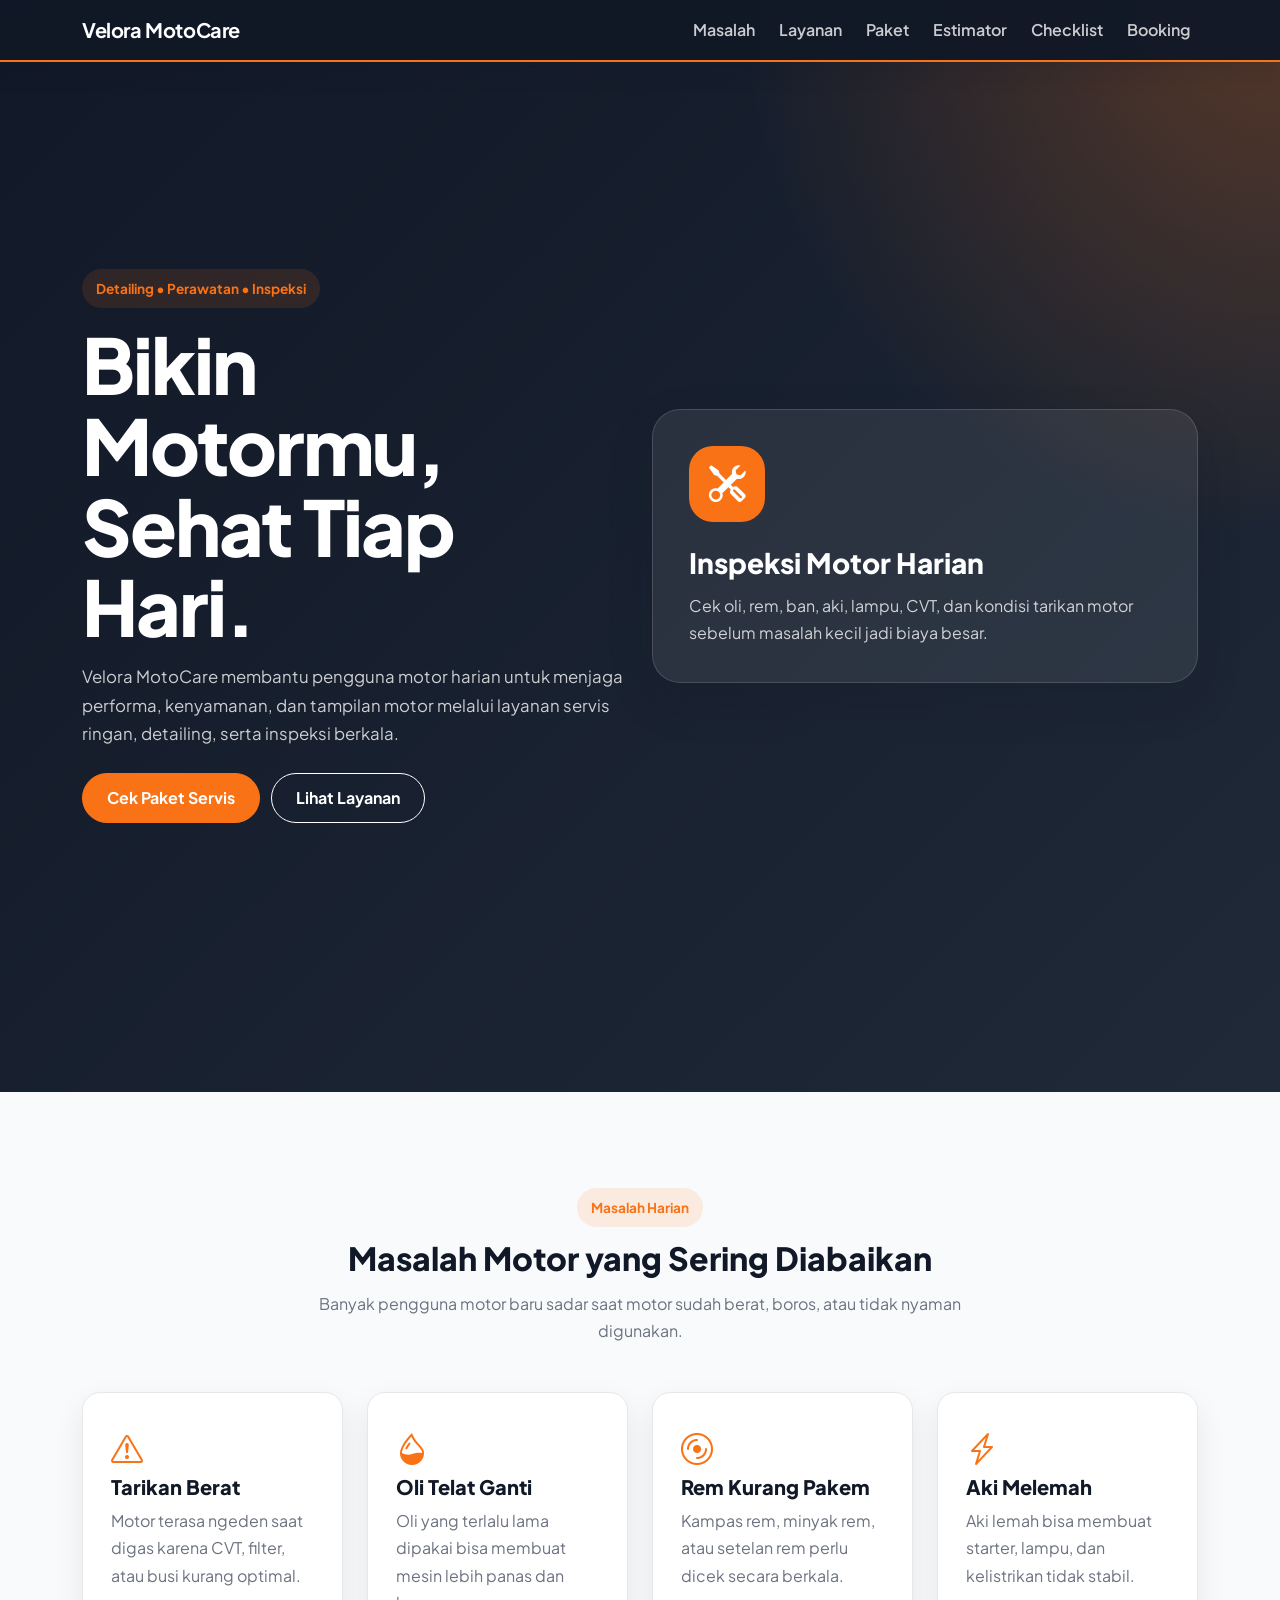
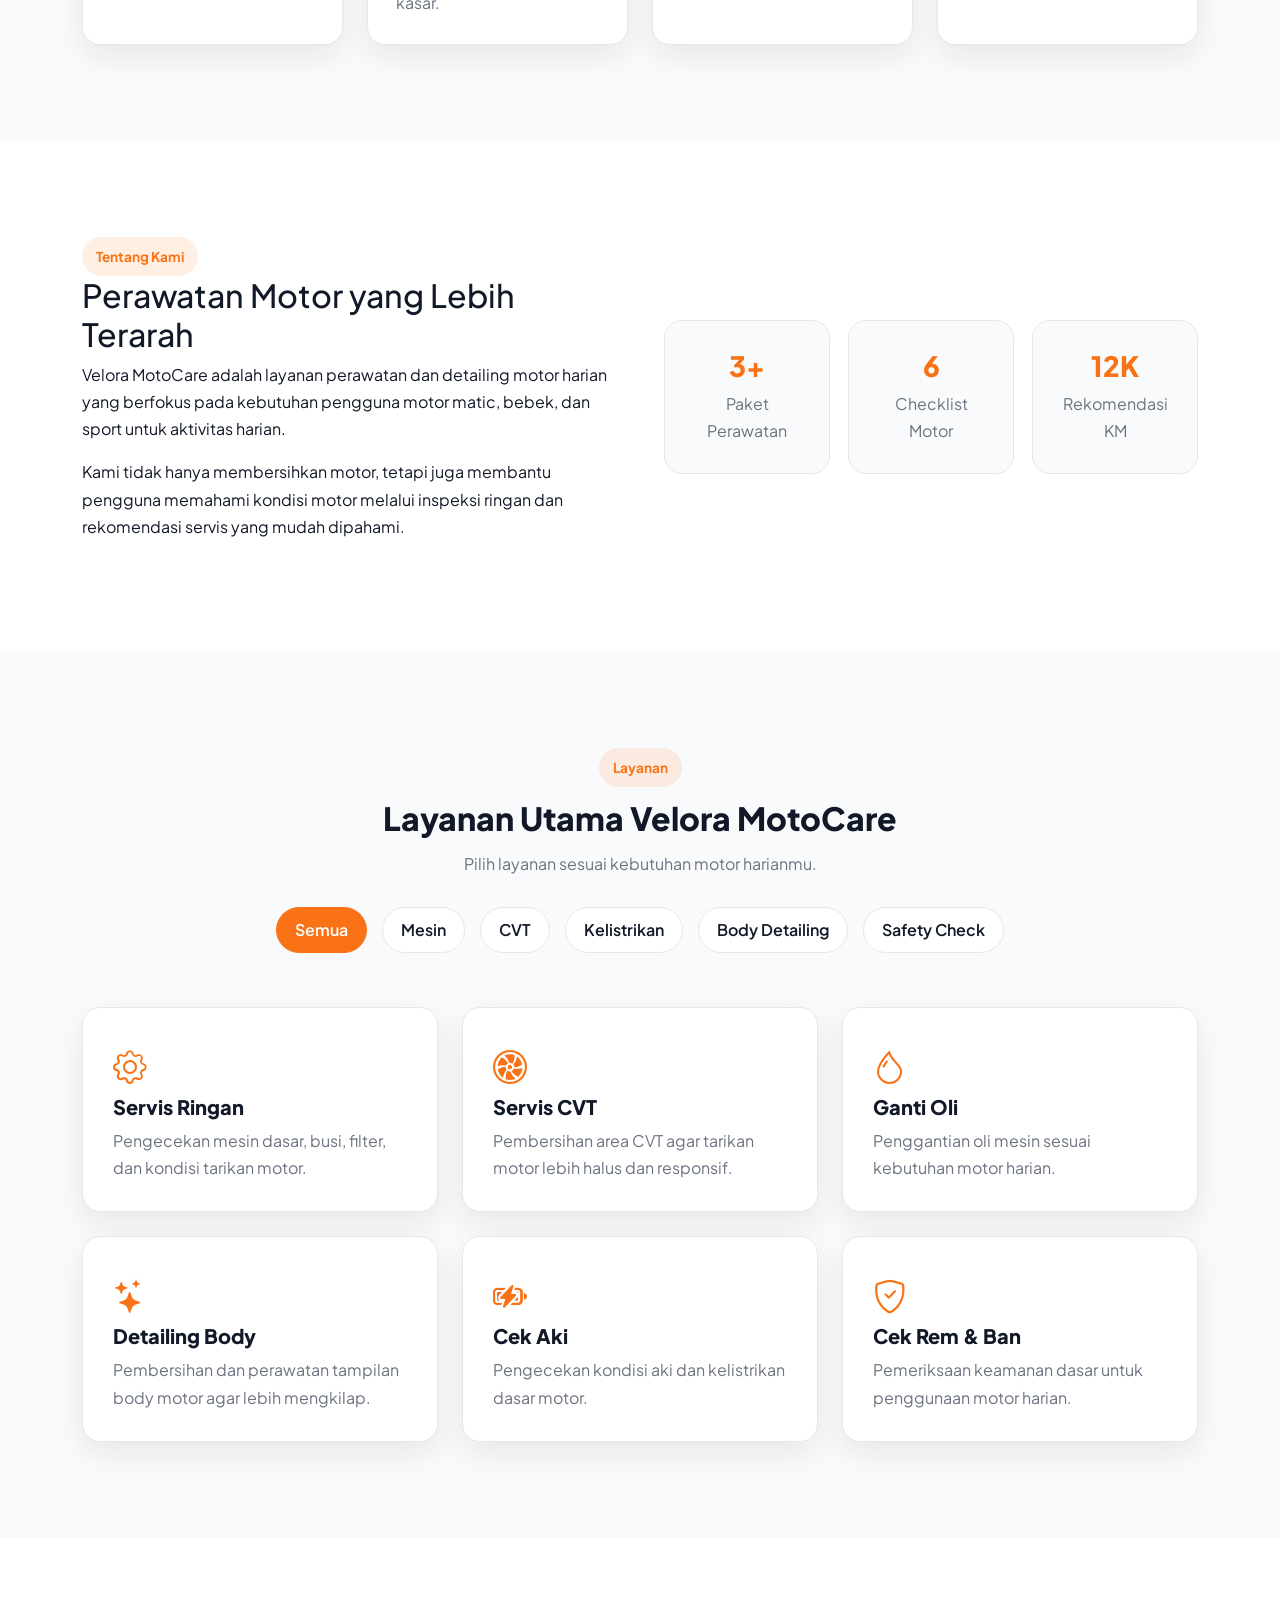
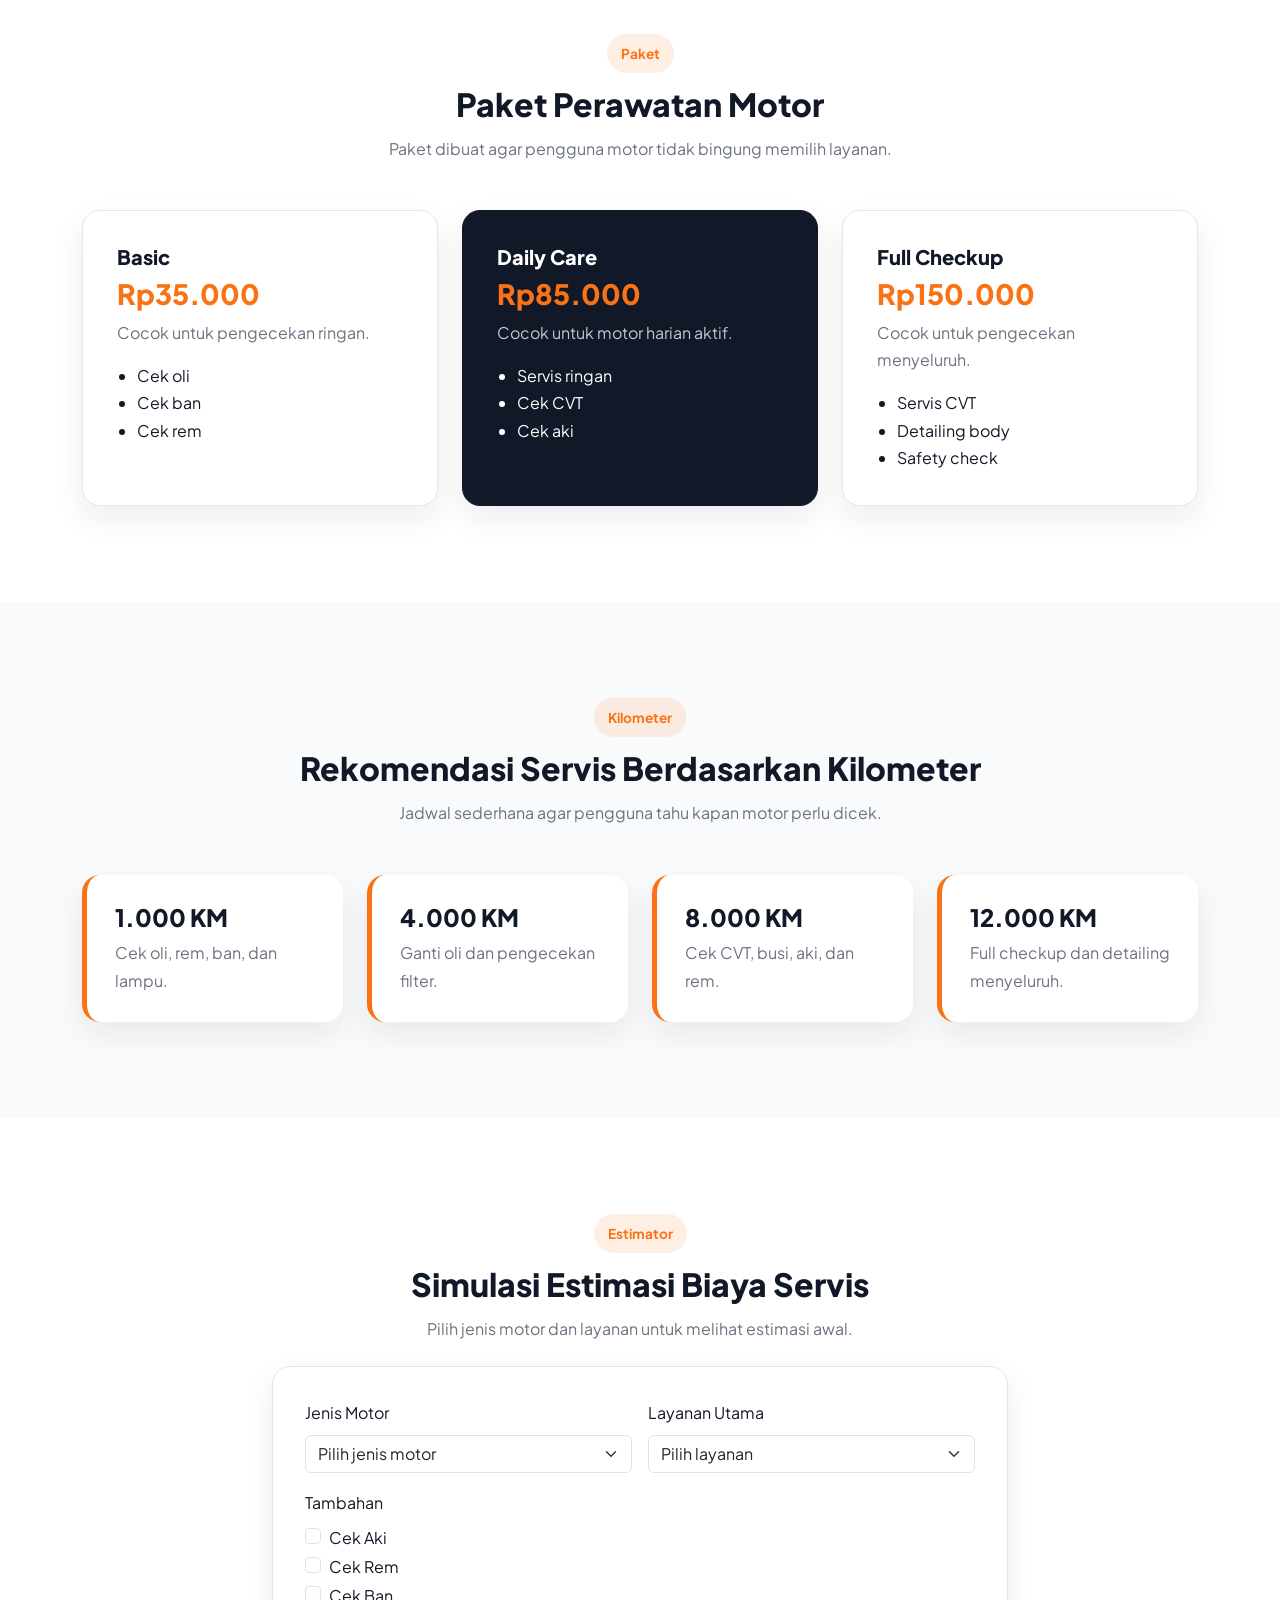
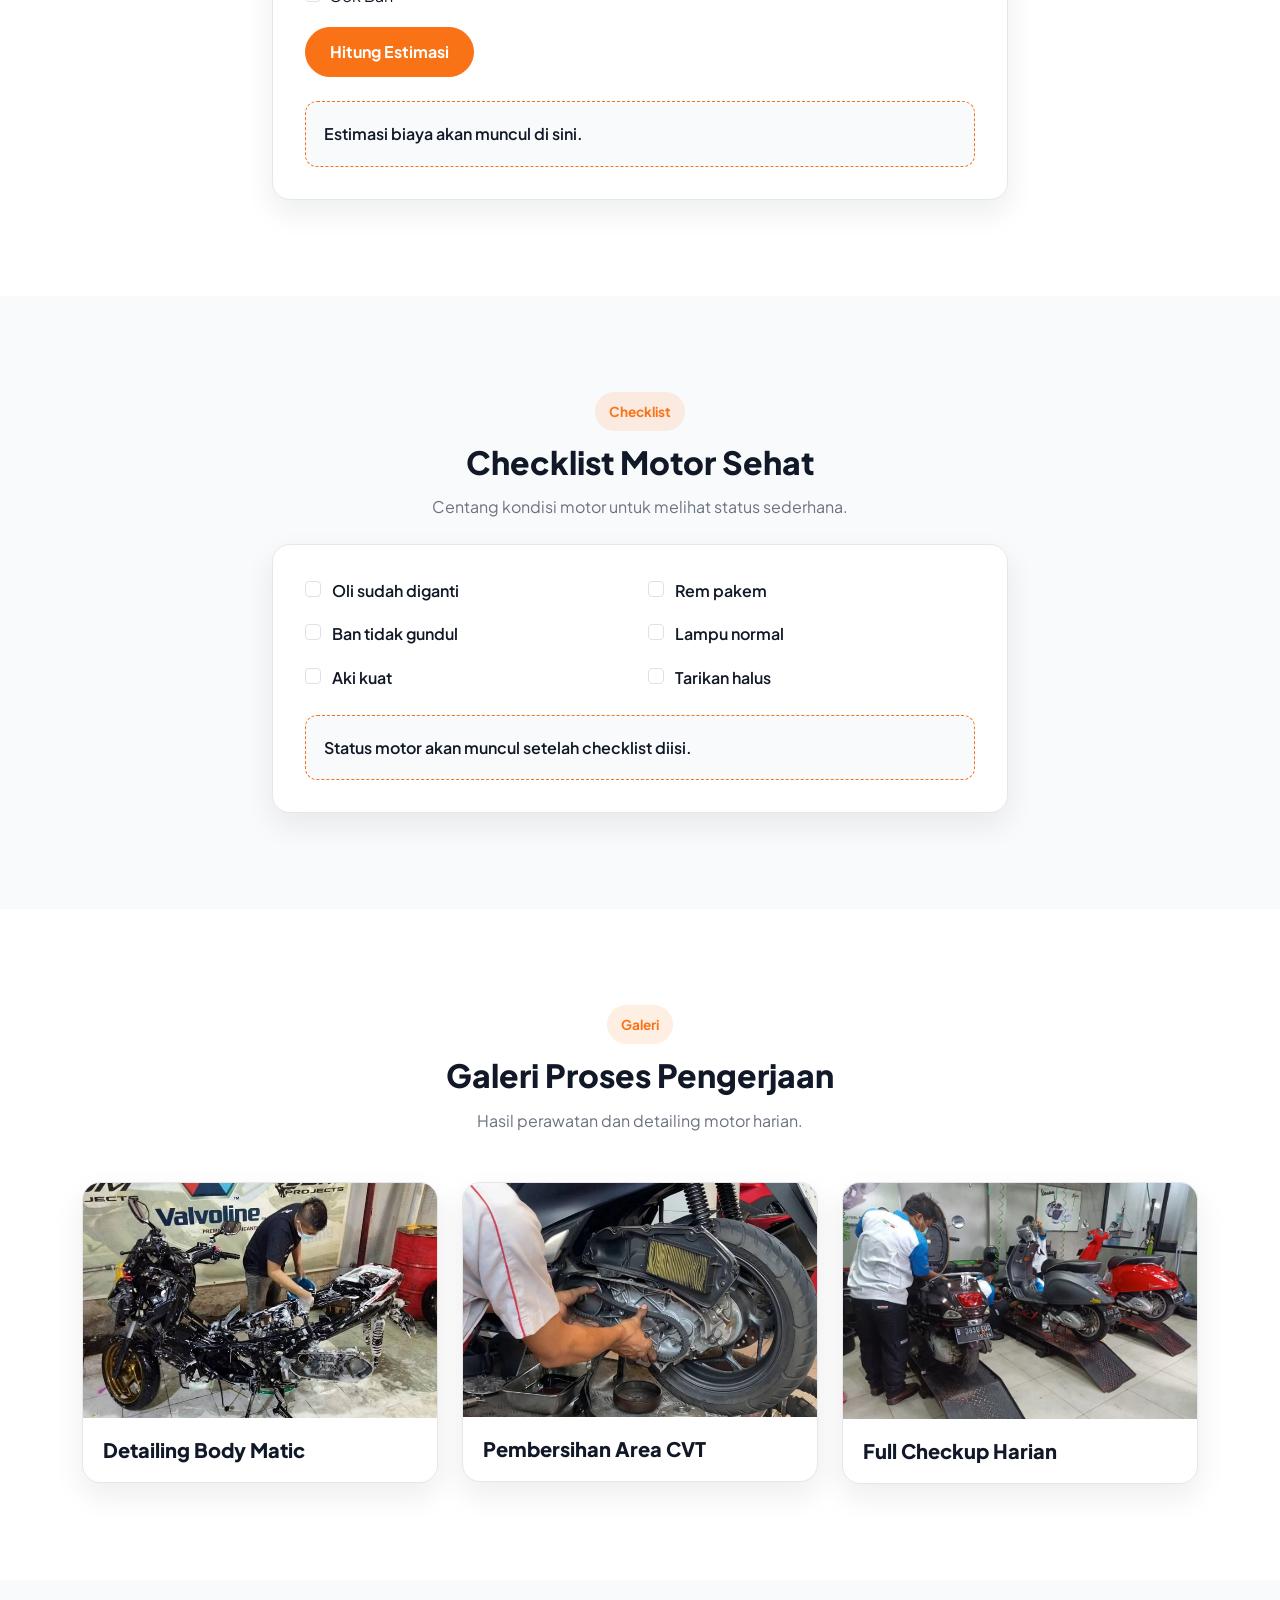
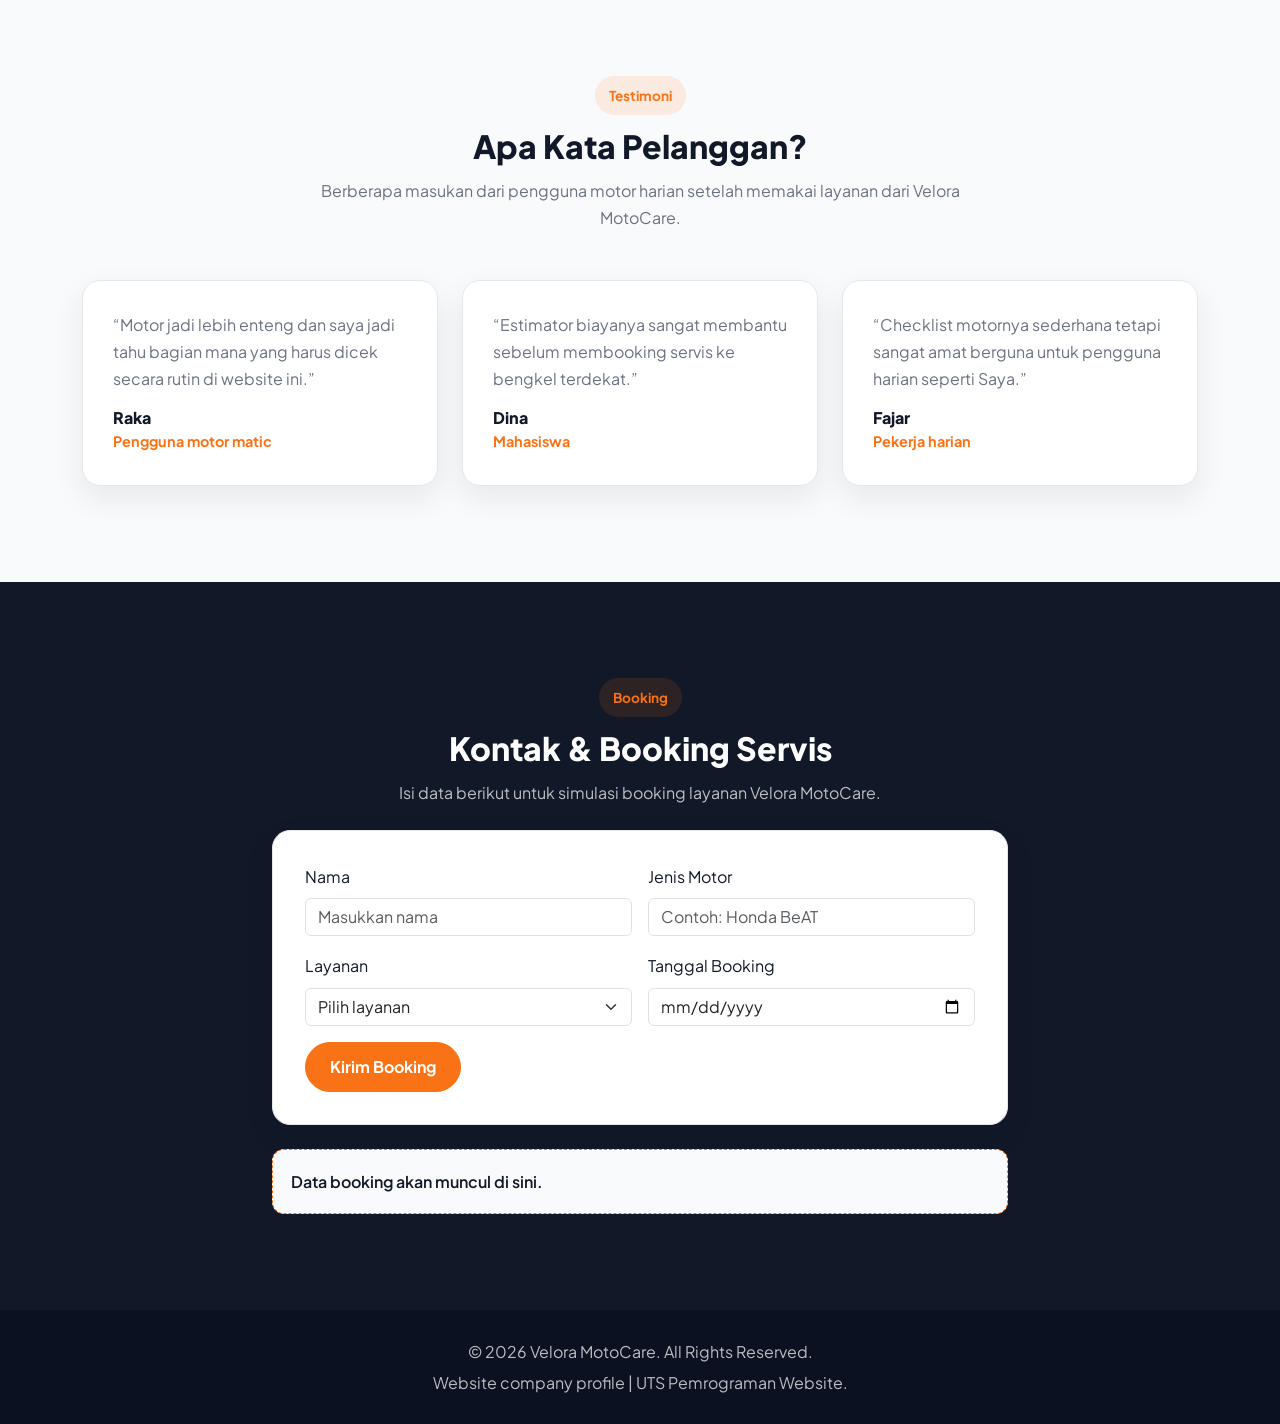
==== index.html @ 4b972514 "memakai jquery slim cdn, bootstrap dan poles manual js" ====
<!DOCTYPE html>
<html lang="en">
<head>
  <meta charset="UTF-8">
  <meta name="viewport" content="width=device-width, initial-scale=1.0">
  <meta
    name="description"
    content="Velora MotoCare adalah layanan detailing, perawatan, dan inspeksi motor harian berbasis website interaktif."
  >
  <!-- Bootstrap 5 CSS -->
  <link
    href="https://cdn.jsdelivr.net/npm/bootstrap@5.3.3/dist/css/bootstrap.min.css"
    rel="stylesheet"
  >

  <!-- Bootstrap Icons -->
  <link
    href="https://cdn.jsdelivr.net/npm/bootstrap-icons@1.11.3/font/bootstrap-icons.min.css"
    rel="stylesheet"
  >
  <!-- CSS Local -->
  <link rel="stylesheet" href="style.css">
  <title>Velora MotoCare | Perawatan dan Detailing Motor Harian</title>
</head>
<body>
  <nav class="navbar navbar-expand-lg navbar-dark fixed-top main-navbar"> 
    <div class="container">
      <a class="navbar-brand fw-bold" href="#hero">
        <i class class ="bi bi-speedometer2 me-2"></i>
         Velora MotoCare
      </a>
      <button
        class="navbar-toggler"
        type="button"
        data-bs-toggle="collapse"
        data-bs-target="#navbarMenu"
        aria-controls="navbarMenu"
        aria-expanded="false"
        aria-label="Toggle navigation">
      <span class="navbar-toggler-icon"></span>
      </button>

      <div class="collapse navbar-collapse" id="navbarMenu">
        <ul class="navbar-nav ms-auto mb-2 mb-lg-0">
          <li class="nav-item">
            <a class="nav-link" href="#problem">Masalah</a>
          </li>
          <li class="nav-item">
            <a class="nav-link" href="#services">Layanan</a>
          </li>
          <li class="nav-item">
            <a class="nav-link" href="#packages">Paket</a>
          </li>
          <li class="nav-item">
            <a class="nav-link" href="#estimator">Estimator</a>
          </li>
          <li class="nav-item">
            <a class="nav-link" href="#checklist">Checklist</a>
          </li>
          <li class="nav-item">
            <a class="nav-link" href="#booking">Booking</a>
          </li>
        </ul>
    </div>
    </div>
  </nav>
  <main>
    <!-- ===== SECTION: Hero ===== -->
     <section id="hero" class="hero-section section-padding">
      <div class="container">
        <div class="row align-items-center min-vh-100">
          <div class="col-lg-6">
            <span class="section-badge">Detailing • Perawatan • Inspeksi</span>

            <h1 class="hero-title mt-3">
              Bikin Motormu, Sehat Tiap Hari.
            </h1>

            <p class="hero-description mt-3">
              Velora MotoCare membantu pengguna motor harian untuk menjaga performa,
              kenyamanan, dan tampilan motor melalui layanan servis ringan,
              detailing, serta inspeksi berkala.
            </p>

            <div class="hero-actions mt-4">
              <a href="#estimator" class="btn btn-primary-custom me-2">
                Cek Paket Servis
              </a>
              <a href="#services" class="btn btn-outline-light">
                Lihat Layanan
              </a>
            </div>
          </div>

          <div class="col-lg-6 mt-5 mt-lg-0">
            <div class="hero-card">
              <i class="bi bi-tools hero-icon"></i>
              <h3>Inspeksi Motor Harian</h3>
              <p>
                Cek oli, rem, ban, aki, lampu, CVT, dan kondisi tarikan motor
                sebelum masalah kecil jadi biaya besar.
              </p>
            </div>
          </div>
        </div>
      </div>
    </section>

    <!-- ===== SECTION: Masalah Pengguna Motor Harian ===== -->
    <section id="problem" class="section-padding bg-light-custom">
      <div class="container">
        <div class="section-heading text-center">
          <span class="section-badge">Masalah Harian</span>
          <h2>Masalah Motor yang Sering Diabaikan</h2>
          <p>
            Banyak pengguna motor baru sadar saat motor sudah berat, boros,
            atau tidak nyaman digunakan.
          </p>
        </div>

        <div class="row g-4 mt-4">
          <div class="col-md-6 col-lg-3">
            <div class="info-card">
              <i class="bi bi-exclamation-triangle"></i>
              <h5>Tarikan Berat</h5>
              <p>Motor terasa ngeden saat digas karena CVT, filter, atau busi kurang optimal.</p>
            </div>
          </div>

          <div class="col-md-6 col-lg-3">
            <div class="info-card">
              <i class="bi bi-droplet-half"></i>
              <h5>Oli Telat Ganti</h5>
              <p>Oli yang terlalu lama dipakai bisa membuat mesin lebih panas dan kasar.</p>
            </div>
          </div>

          <div class="col-md-6 col-lg-3">
            <div class="info-card">
              <i class="bi bi-disc"></i>
              <h5>Rem Kurang Pakem</h5>
              <p>Kampas rem, minyak rem, atau setelan rem perlu dicek secara berkala.</p>
            </div>
          </div>

          <div class="col-md-6 col-lg-3">
            <div class="info-card">
              <i class="bi bi-lightning-charge"></i>
              <h5>Aki Melemah</h5>
              <p>Aki lemah bisa membuat starter, lampu, dan kelistrikan tidak stabil.</p>
            </div>
          </div>
        </div>
      </div>
    </section>

    <!-- ===== SECTION: Tentang Velora MotoCare ===== -->
    <section id="about" class="section-padding">
      <div class="container">
        <div class="row align-items-center g-5">
          <div class="col-lg-6">
            <span class="section-badge">Tentang Kami</span>
            <h2>Perawatan Motor yang Lebih Terarah</h2>
            <p>
              Velora MotoCare adalah layanan perawatan dan detailing motor harian
              yang berfokus pada kebutuhan pengguna motor matic, bebek, dan sport
              untuk aktivitas harian.
            </p>
            <p>
              Kami tidak hanya membersihkan motor, tetapi juga membantu pengguna
              memahami kondisi motor melalui inspeksi ringan dan rekomendasi
              servis yang mudah dipahami.
            </p>
          </div>

          <div class="col-lg-6">
            <div class="about-highlight">
              <div>
                <h3>3+</h3>
                <p>Paket Perawatan</p>
              </div>
              <div>
                <h3>6</h3>
                <p>Checklist Motor</p>
              </div>
              <div>
                <h3>12K</h3>
                <p>Rekomendasi KM</p>
              </div>
            </div>
          </div>
        </div>
      </div>
    </section>
    
    <!-- ===== SECTION: Layanan Utama ===== -->
    <section id="services" class="section-padding bg-light-custom">
      <div class="container">
        <div class="section-heading text-center">
          <span class="section-badge">Layanan</span>
          <h2>Layanan Utama Velora MotoCare</h2>
          <p>
            Pilih layanan sesuai kebutuhan motor harianmu.
          </p>
        </div>

        <div class="filter-buttons text-center mt-4">
          <button class="btn btn-filter active" data-filter="all">Semua</button>
          <button class="btn btn-filter" data-filter="mesin">Mesin</button>
          <button class="btn btn-filter" data-filter="cvt">CVT</button>
          <button class="btn btn-filter" data-filter="kelistrikan">Kelistrikan</button>
          <button class="btn btn-filter" data-filter="detailing">Body Detailing</button>
          <button class="btn btn-filter" data-filter="safety">Safety Check</button>
        </div>

        <div class="row g-4 mt-4" id="serviceList">
          <div class="col-md-6 col-lg-4 service-item" data-category="mesin">
            <div class="service-card">
              <i class="bi bi-gear"></i>
              <h5>Servis Ringan</h5>
              <p>Pengecekan mesin dasar, busi, filter, dan kondisi tarikan motor.</p>
            </div>
          </div>

          <div class="col-md-6 col-lg-4 service-item" data-category="cvt">
            <div class="service-card">
              <i class="bi bi-fan"></i>
              <h5>Servis CVT</h5>
              <p>Pembersihan area CVT agar tarikan motor lebih halus dan responsif.</p>
            </div>
          </div>

          <div class="col-md-6 col-lg-4 service-item" data-category="mesin">
            <div class="service-card">
              <i class="bi bi-droplet"></i>
              <h5>Ganti Oli</h5>
              <p>Penggantian oli mesin sesuai kebutuhan motor harian.</p>
            </div>
          </div>

          <div class="col-md-6 col-lg-4 service-item" data-category="detailing">
            <div class="service-card">
              <i class="bi bi-stars"></i>
              <h5>Detailing Body</h5>
              <p>Pembersihan dan perawatan tampilan body motor agar lebih mengkilap.</p>
            </div>
          </div>

          <div class="col-md-6 col-lg-4 service-item" data-category="kelistrikan">
            <div class="service-card">
              <i class="bi bi-battery-charging"></i>
              <h5>Cek Aki</h5>
              <p>Pengecekan kondisi aki dan kelistrikan dasar motor.</p>
            </div>
          </div>

          <div class="col-md-6 col-lg-4 service-item" data-category="safety">
            <div class="service-card">
              <i class="bi bi-shield-check"></i>
              <h5>Cek Rem & Ban</h5>
              <p>Pemeriksaan keamanan dasar untuk penggunaan motor harian.</p>
            </div>
          </div>
        </div>
      </div>
    </section>

     <!-- ===== SECTION: Paket Perawatan ===== -->
    <section id="packages" class="section-padding">
      <div class="container">
        <div class="section-heading text-center">
          <span class="section-badge">Paket</span>
          <h2>Paket Perawatan Motor</h2>
          <p>
            Paket dibuat agar pengguna motor tidak bingung memilih layanan.
          </p>
        </div>

        <div class="row g-4 mt-4">
          <div class="col-md-4">
            <div class="pricing-card">
              <h5>Basic</h5>
              <h3>Rp35.000</h3>
              <p>Cocok untuk pengecekan ringan.</p>
              <ul>
                <li>Cek oli</li>
                <li>Cek ban</li>
                <li>Cek rem</li>
              </ul>
            </div>
          </div>

          <div class="col-md-4">
            <div class="pricing-card featured">
              <h5>Daily Care</h5>
              <h3>Rp85.000</h3>
              <p>Cocok untuk motor harian aktif.</p>
              <ul>
                <li>Servis ringan</li>
                <li>Cek CVT</li>
                <li>Cek aki</li>
              </ul>
            </div>
          </div>

          <div class="col-md-4">
            <div class="pricing-card">
              <h5>Full Checkup</h5>
              <h3>Rp150.000</h3>
              <p>Cocok untuk pengecekan menyeluruh.</p>
              <ul>
                <li>Servis CVT</li>
                <li>Detailing body</li>
                <li>Safety check</li>
              </ul>
            </div>
          </div>
        </div>
      </div>
    </section>

    <!-- ===== SECTION: Rekomendasi Servis Berdasarkan Kilometer ===== -->
    <section id="kilometer" class="section-padding bg-light-custom">
      <div class="container">
        <div class="section-heading text-center">
          <span class="section-badge">Kilometer</span>
          <h2>Rekomendasi Servis Berdasarkan Kilometer</h2>
          <p>
            Jadwal sederhana agar pengguna tahu kapan motor perlu dicek.
          </p>
        </div>

        <div class="row g-4 mt-4">
          <div class="col-md-3">
            <div class="km-card">
              <h4>1.000 KM</h4>
              <p>Cek oli, rem, ban, dan lampu.</p>
            </div>
          </div>

          <div class="col-md-3">
            <div class="km-card">
              <h4>4.000 KM</h4>
              <p>Ganti oli dan pengecekan filter.</p>
            </div>
          </div>

          <div class="col-md-3">
            <div class="km-card">
              <h4>8.000 KM</h4>
              <p>Cek CVT, busi, aki, dan rem.</p>
            </div>
          </div>

          <div class="col-md-3">
            <div class="km-card">
              <h4>12.000 KM</h4>
              <p>Full checkup dan detailing menyeluruh.</p>
            </div>
          </div>
        </div>
      </div>
    </section>

     <!-- ===== SECTION: Simulasi Estimasi Biaya ===== -->
    <section id="estimator" class="section-padding">
      <div class="container">
        <div class="section-heading text-center">
          <span class="section-badge">Estimator</span>
          <h2>Simulasi Estimasi Biaya Servis</h2>
          <p>
            Pilih jenis motor dan layanan untuk melihat estimasi awal.
          </p>
        </div>

        <div class="row justify-content-center mt-4">
          <div class="col-lg-8">
            <div class="estimator-box">
              <form id="estimatorForm">
                <div class="row g-3">
                  <div class="col-md-6">
                    <label for="motorType" class="form-label">Jenis Motor</label>
                    <select id="motorType" class="form-select">
                      <option value="">Pilih jenis motor</option>
                      <option value="matic">Matic</option>
                      <option value="bebek">Bebek</option>
                      <option value="sport">Sport</option>
                    </select>
                  </div>

                  <div class="col-md-6">
                    <label for="mainService" class="form-label">Layanan Utama</label>
                    <select id="mainService" class="form-select">
                      <option value="">Pilih layanan</option>
                      <option value="ganti-oli">Ganti Oli</option>
                      <option value="servis-cvt">Servis CVT</option>
                      <option value="detailing">Detailing Body</option>
                      <option value="full-checkup">Full Checkup</option>
                    </select>
                  </div>

                  <div class="col-12">
                    <label class="form-label">Tambahan</label>

                    <div class="form-check">
                      <input class="form-check-input additional-service" type="checkbox" value="cek-aki" id="cekAki">
                      <label class="form-check-label" for="cekAki">Cek Aki</label>
                    </div>

                    <div class="form-check">
                      <input class="form-check-input additional-service" type="checkbox" value="cek-rem" id="cekRem">
                      <label class="form-check-label" for="cekRem">Cek Rem</label>
                    </div>

                    <div class="form-check">
                      <input class="form-check-input additional-service" type="checkbox" value="cek-ban" id="cekBan">
                      <label class="form-check-label" for="cekBan">Cek Ban</label>
                    </div>
                  </div>

                  <div class="col-12">
                    <button type="submit" class="btn btn-primary-custom">
                      Hitung Estimasi
                    </button>
                  </div>
                </div>
              </form>

              <div id="estimatorResult" class="result-box mt-4">
                Estimasi biaya akan muncul di sini.
              </div>
            </div>
          </div>
        </div>
      </div>
    </section>

    <!-- ===== SECTION: Checklist Motor Sehat ===== -->
    <section id="checklist" class="section-padding bg-light-custom">
      <div class="container">
        <div class="section-heading text-center">
          <span class="section-badge">Checklist</span>
          <h2>Checklist Motor Sehat</h2>
          <p>
            Centang kondisi motor untuk melihat status sederhana.
          </p>
        </div>

        <div class="row justify-content-center mt-4">
          <div class="col-lg-8">
            <div class="checklist-box">
              <div class="row g-3">
                <div class="col-md-6">
                  <input class="form-check-input health-check" type="checkbox" id="oliCheck">
                  <label for="oliCheck">Oli sudah diganti</label>
                </div>

                <div class="col-md-6">
                  <input class="form-check-input health-check" type="checkbox" id="remCheck">
                  <label for="remCheck">Rem pakem</label>
                </div>

                <div class="col-md-6">
                  <input class="form-check-input health-check" type="checkbox" id="banCheck">
                  <label for="banCheck">Ban tidak gundul</label>
                </div>

                <div class="col-md-6">
                  <input class="form-check-input health-check" type="checkbox" id="lampuCheck">
                  <label for="lampuCheck">Lampu normal</label>
                </div>

                <div class="col-md-6">
                  <input class="form-check-input health-check" type="checkbox" id="akiCheck">
                  <label for="akiCheck">Aki kuat</label>
                </div>

                <div class="col-md-6">
                  <input class="form-check-input health-check" type="checkbox" id="tarikanCheck">
                  <label for="tarikanCheck">Tarikan halus</label>
                </div>
              </div>

              <div id="healthResult" class="result-box mt-4">
                Status motor akan muncul setelah checklist diisi.
              </div>
            </div>
          </div>
        </div>
      </div>
    </section>

    <!-- ===== SECTION: Galeri Before After ===== -->
    <section id="gallery" class="section-padding">
      <div class="container">
        <div class="section-heading text-center">
          <span class="section-badge">Galeri</span>
          <h2>Galeri Proses Pengerjaan</h2>
          <p>
            Hasil perawatan dan detailing motor harian.
          </p>
        </div>

        <div class="row g-4 mt-4">
          <div class="col-md-4">
            <div class="gallery-card">
              <div class="gallery-placeholder">
                <img src="./assets/detailing.jpg" alt="Proses Detailing Body Matic" class="img-fluid">
              </div>
              <h5>Detailing Body Matic</h5>
            </div>
          </div>

          <div class="col-md-4">
            <div class="gallery-card">
              <div class="gallery-placeholder">
                <img src="./assets/pembersihanCVT.jpg" alt="Proses Pembersihan Area CVT" class="img-fluid">
              </div>
              <h5>Pembersihan Area CVT</h5>
            </div>
          </div>

          <div class="col-md-4">
            <div class="gallery-card">
              <div class="gallery-placeholder">
                <img src="./assets/checkUP.jpg" alt="Proses Full Checkup Motor Harian" class="img-fluid">
              </div>
              <h5>Full Checkup Harian</h5>
            </div>
          </div>
        </div>
      </div>
    </section>

     <!-- ===== SECTION: Testimoni Pelanggan ===== -->
    <section id="testimonials" class="section-padding bg-light-custom">
      <div class="container">
        <div class="section-heading text-center">
          <span class="section-badge">Testimoni</span>
          <h2>Apa Kata Pelanggan?</h2>
          <p>
            Berberapa masukan dari pengguna motor harian setelah memakai layanan dari Velora MotoCare.
          </p>
        </div>

        <div class="row g-4 mt-4">
          <div class="col-md-4">
            <div class="testimonial-card">
              <p>“Motor jadi lebih enteng dan saya jadi tahu bagian mana yang harus dicek secara rutin di website ini.”</p>
              <h6>Raka</h6>
              <span>Pengguna motor matic</span>
            </div>
          </div>

          <div class="col-md-4">
            <div class="testimonial-card">
              <p>“Estimator biayanya sangat membantu sebelum membooking servis ke bengkel terdekat.”</p>
              <h6>Dina</h6>
              <span>Mahasiswa</span>
            </div>
          </div>

          <div class="col-md-4">
            <div class="testimonial-card">
              <p>“Checklist motornya sederhana tetapi sangat amat berguna untuk pengguna harian seperti Saya.”</p>
              <h6>Fajar</h6>
              <span>Pekerja harian</span>
            </div>
          </div>
        </div>
      </div>
    </section>

    <!-- ===== SECTION: Kontak & Booking Servis ===== -->
    <section id="booking" class="section-padding bg-dark-custom text-white">
      <div class="container">
        <div class="section-heading text-center">
          <span class="section-badge">Booking</span>
          <h2>Kontak & Booking Servis</h2>
          <p>
            Isi data berikut untuk simulasi booking layanan Velora MotoCare.
          </p>
        </div>

        <div class="row justify-content-center mt-4">
          <div class="col-lg-8">
            <form id="bookingForm" class="booking-form">
              <div class="row g-3">
                <div class="col-md-6">
                  <label for="customerName" class="form-label">Nama</label>
                  <input type="text" id="customerName" class="form-control" placeholder="Masukkan nama">
                </div>

                <div class="col-md-6">
                  <label for="bookingMotor" class="form-label">Jenis Motor</label>
                  <input type="text" id="bookingMotor" class="form-control" placeholder="Contoh: Honda BeAT">
                </div>

                <div class="col-md-6">
                  <label for="bookingService" class="form-label">Layanan</label>
                  <select id="bookingService" class="form-select">
                    <option value="">Pilih layanan</option>
                    <option value="Servis Ringan">Servis Ringan</option>
                    <option value="Servis CVT">Servis CVT</option>
                    <option value="Detailing Body">Detailing Body</option>
                    <option value="Full Checkup">Full Checkup</option>
                  </select>
                </div>

                <div class="col-md-6">
                  <label for="bookingDate" class="form-label">Tanggal Booking</label>
                  <input type="date" id="bookingDate" class="form-control">
                </div>

                <div class="col-12">
                  <button type="submit" class="btn btn-primary-custom">
                    Kirim Booking
                  </button>
                </div>
              </div>
            </form>

            <div id="bookingResult" class="result-box mt-4">
              Data booking akan muncul di sini.
            </div>
          </div>
        </div>
      </div>
    </section>
  </main>

  <!-- ===== FOOTER ===== -->
  <footer class="footer">
    <div class="container text-center">
      <p class="mb-1">&copy; 2026 Velora MotoCare. All Rights Reserved.</p>
      <p class="mb-0">Website company profile | UTS Pemrograman Website.</p>
    </div>
  </footer>

  <!-- jQuery Slim CDN -->
  <script
    src="https://code.jquery.com/jquery-3.7.1.slim.min.js">
  </script>

  <!-- Bootstrap 5 JS Bundle -->
  <script
    src="https://cdn.jsdelivr.net/npm/bootstrap@5.3.3/dist/js/bootstrap.bundle.min.js">
  </script>

  <!-- Custom JavaScript -->
  <script src="script.js"></script>

</body>
</html>
---- style.css ----
/* ===== FONT IMPORT ===== */
@import url("https://fonts.googleapis.com/css2?family=Plus+Jakarta+Sans:wght@400;500;600;700;800&display=swap");

/* ===== CSS VARIABLES ===== */
:root {
  --color-charcoal: #111827;
  --color-orange: #F97316;
  --color-off-white: #F9FAFB;
  --color-white: #FFFFFF;
  --color-muted: #6B7280;
  --color-border: #E5E7EB;
  --color-dark-soft: #1F2937;

  --font-main: "Plus Jakarta Sans", Arial, sans-serif;

  --shadow-soft: 0 12px 30px rgba(17, 24, 39, 0.08);
  --shadow-medium: 0 18px 45px rgba(17, 24, 39, 0.16);

  --radius-small: 12px;
  --radius-medium: 18px;
  --radius-large: 28px;

  --transition-fast: 0.25s ease;
}

/* ===== RESET DASAR ===== */
* {
  margin: 0;
  padding: 0;
  box-sizing: border-box;
}

html {
  scroll-behavior: smooth;
  scroll-padding-top: 76px;
}

body {
  font-family: var(--font-main);
  color: var(--color-charcoal);
  background-color: var(--color-white);
  line-height: 1.7;
}

a {
  text-decoration: none;
}

img {
  max-width: 100%;
  display: block;
}

section {
  overflow: hidden;
}

.section-padding {
  padding: 96px 0;
}

.bg-light-custom {
  background-color: var(--color-off-white);
}

.bg-dark-custom {
  background-color: var(--color-charcoal);
}

.section-heading {
  max-width: 720px;
  margin: 0 auto;
}

.section-heading h2 {
  font-weight: 800;
  margin-top: 12px;
  margin-bottom: 12px;
}

.section-heading p {
  color: var(--color-muted);
  margin-bottom: 0;
}

.section-badge {
  display: inline-block;
  padding: 8px 14px;
  font-size: 0.85rem;
  font-weight: 700;
  color: var(--color-orange);
  background-color: rgba(249, 115, 22, 0.12);
  border-radius: 999px;
}

/* ===== BUTTONS ===== */
.btn-primary-custom {
  color: var(--color-white);
  background-color: var(--color-orange);
  border: 1px solid var(--color-orange);
  border-radius: 999px;
  padding: 12px 24px;
  font-weight: 700;
  transition: var(--transition-fast);
}

.btn-primary-custom:hover {
  color: var(--color-white);
  background-color: #ea580c;
  border-color: #ea580c;
  transform: translateY(-2px);
}

.btn-filter {
  margin: 6px;
  padding: 10px 18px;
  border-radius: 999px;
  border: 1px solid var(--color-border);
  background-color: var(--color-white);
  color: var(--color-charcoal);
  font-weight: 600;
  transition: var(--transition-fast);
}

.btn-filter:hover,
.btn-filter.active {
  background-color: var(--color-orange);
  color: var(--color-white);
  border-color: var(--color-orange);
}

.btn-outline-light {
  color: var(--color-white);
  background-color: transparent;
  border: 1px solid var(--color-white);
  border-radius: 999px;
  padding: 12px 24px;
  font-weight: 700;
  transition: var(--transition-fast);
}
/* ===== NAVBAR ===== */
.main-navbar {
  background-color: rgba(17, 24, 39, 0.96);
  backdrop-filter: blur(10px);
  box-shadow: 0 8px 24px rgba(17, 24, 39, 0.18);
  border-bottom: 2px solid var(--color-orange);
}

.navbar-brand {
  letter-spacing: -0.4px;
}

.nav-link {
  font-weight: 600;
  color: rgba(255, 255, 255, 0.78) !important;
  margin-left: 8px;
}

.nav-link:hover {
  color: var(--color-orange) !important;
}

/* ===== SECTION: HERO ===== */
.hero-section {
  color: var(--color-white);
  background:
    radial-gradient(circle at top right, rgba(249, 115, 22, 0.28), transparent 32%),
    linear-gradient(135deg, var(--color-charcoal), var(--color-dark-soft));
}

.hero-title {
  font-size: clamp(2.5rem, 6vw, 4.8rem);
  line-height: 1.05;
  font-weight: 800;
  letter-spacing: -2px;
}

.hero-description {
  max-width: 560px;
  color: rgba(255, 255, 255, 0.78);
  font-size: 1.05rem;
}

.hero-card {
  padding: 36px;
  border-radius: var(--radius-large);
  background-color: rgba(255, 255, 255, 0.08);
  border: 1px solid rgba(255, 255, 255, 0.14);
  box-shadow: var(--shadow-medium);
}

.hero-card h3 {
  font-weight: 800;
  margin-bottom: 12px;
}

.hero-card p {
  color: rgba(255, 255, 255, 0.78);
  margin-bottom: 0;
}

.hero-icon {
  display: inline-flex;
  width: 76px;
  height: 76px;
  align-items: center;
  justify-content: center;
  font-size: 2.3rem;
  color: var(--color-white);
  background-color: var(--color-orange);
  border-radius: 24px;
  margin-bottom: 24px;
}

/* ===== SECTION: MASALAH PENGGUNA ===== */

.info-card {
  height: 100%;
  padding: 28px;
  border-radius: var(--radius-medium);
  background-color: var(--color-white);
  border: 1px solid var(--color-border);
  box-shadow: var(--shadow-soft);
  transition: var(--transition-fast);
}

.info-card:hover {
  transform: translateY(-6px);
  box-shadow: var(--shadow-medium);
}

.info-card i {
  font-size: 2rem;
  color: var(--color-orange);
  margin-bottom: 16px;
}

.info-card h5 {
  font-weight: 800;
}

.info-card p {
  color: var(--color-muted);
  margin-bottom: 0;
}

/* ===== SECTION: ABOUT ===== */
.about-highlight {
  display: grid;
  grid-template-columns: repeat(3, 1fr);
  gap: 18px;
}

.about-highlight div {
  padding: 28px;
  text-align: center;
  border-radius: var(--radius-medium);
  background-color: var(--color-off-white);
  border: 1px solid var(--color-border);
}

.about-highlight h3 {
  font-weight: 800;
  color: var(--color-orange);
}

.about-highlight p {
  margin-bottom: 0;
  color: var(--color-muted);
}

/* ===== SECTION: LAYANAN ===== */
.service-card {
  height: 100%;
  padding: 30px;
  border-radius: var(--radius-medium);
  background-color: var(--color-white);
  border: 1px solid var(--color-border);
  box-shadow: var(--shadow-soft);
  transition: var(--transition-fast);
}

.service-card:hover {
  transform: translateY(-6px);
  box-shadow: var(--shadow-medium);
}

.service-card i {
  font-size: 2.1rem;
  color: var(--color-orange);
  margin-bottom: 18px;
}

.service-card h5 {
  font-weight: 800;
}

.service-card p {
  color: var(--color-muted);
  margin-bottom: 0;
}

/* ===== SECTION: PAKET PERAWATAN ===== */
.pricing-card {
  height: 100%;
  padding: 34px;
  border-radius: var(--radius-medium);
  background-color: var(--color-white);
  border: 1px solid var(--color-border);
  box-shadow: var(--shadow-soft);
  transition: var(--transition-fast);
}

.pricing-card:hover {
  transform: translateY(-6px);
  box-shadow: var(--shadow-medium);
}

.pricing-card.featured {
  color: var(--color-white);
  background-color: var(--color-charcoal);
  border-color: var(--color-charcoal);
}

.pricing-card h5 {
  font-weight: 800;
}

.pricing-card h3 {
  font-weight: 800;
  color: var(--color-orange);
}

.pricing-card p {
  color: var(--color-muted);
}

.pricing-card.featured p {
  color: rgba(255, 255, 255, 0.76);
}

.pricing-card ul {
  padding-left: 20px;
  margin-bottom: 0;
}

/* ===== SECTION: KILOMETER ===== */
.km-card {
  height: 100%;
  padding: 28px;
  border-radius: var(--radius-medium);
  background-color: var(--color-white);
  border-left: 5px solid var(--color-orange);
  box-shadow: var(--shadow-soft);
}

.km-card h4 {
  font-weight: 800;
}

.km-card p {
  color: var(--color-muted);
  margin-bottom: 0;
}

/* ===== SECTION: ESTIMATOR ===== */
.estimator-box,
.checklist-box,
.booking-form {
  padding: 32px;
  border-radius: var(--radius-medium);
  background-color: var(--color-white);
  border: 1px solid var(--color-border);
  box-shadow: var(--shadow-soft);
}

.result-box {
  padding: 18px;
  border-radius: var(--radius-small);
  background-color: var(--color-off-white);
  border: 1px dashed var(--color-orange);
  color: var(--color-charcoal);
  font-weight: 600;
}

/* ===== SECTION: CHECKLIST MOTOR SEHAT ===== */
.checklist-box label {
  margin-left: 8px;
  font-weight: 600;
}

/* ===== SECTION: GALERI ===== */
.gallery-card {
  overflow: hidden;
  border-radius: var(--radius-medium);
  background-color: var(--color-white);
  border: 1px solid var(--color-border);
  box-shadow: var(--shadow-soft);
}

.gallery-placeholder {
  min-height: 220px;
  display: flex;
  align-items: center;
  justify-content: center;
  color: var(--color-white);
  font-weight: 800;
  background:
    linear-gradient(135deg, rgba(17, 24, 39, 0.94), rgba(249, 115, 22, 0.88));
}

.gallery-card h5 {
  padding: 20px;
  margin: 0;
  font-weight: 800;
}

/* ===== SECTION: TESTIMONI ===== */
.testimonial-card {
  height: 100%;
  padding: 30px;
  border-radius: var(--radius-medium);
  background-color: var(--color-white);
  border: 1px solid var(--color-border);
  box-shadow: var(--shadow-soft);
}

.testimonial-card p {
  color: var(--color-muted);
}

.testimonial-card h6 {
  font-weight: 800;
  margin-bottom: 0;
}

.testimonial-card span {
  color: var(--color-orange);
  font-size: 0.9rem;
  font-weight: 700;
}

/* ===== SECTION: KONTAK & BOOKING ===== */
#booking .section-heading p {
  color: rgba(255, 255, 255, 0.72);
}

#booking .booking-form {
  color: var(--color-charcoal);
}

/* ===== FOOTER ===== */
.footer {
  padding: 28px 0;
  color: rgba(255, 255, 255, 0.72);
  background-color: #0B1120;
}
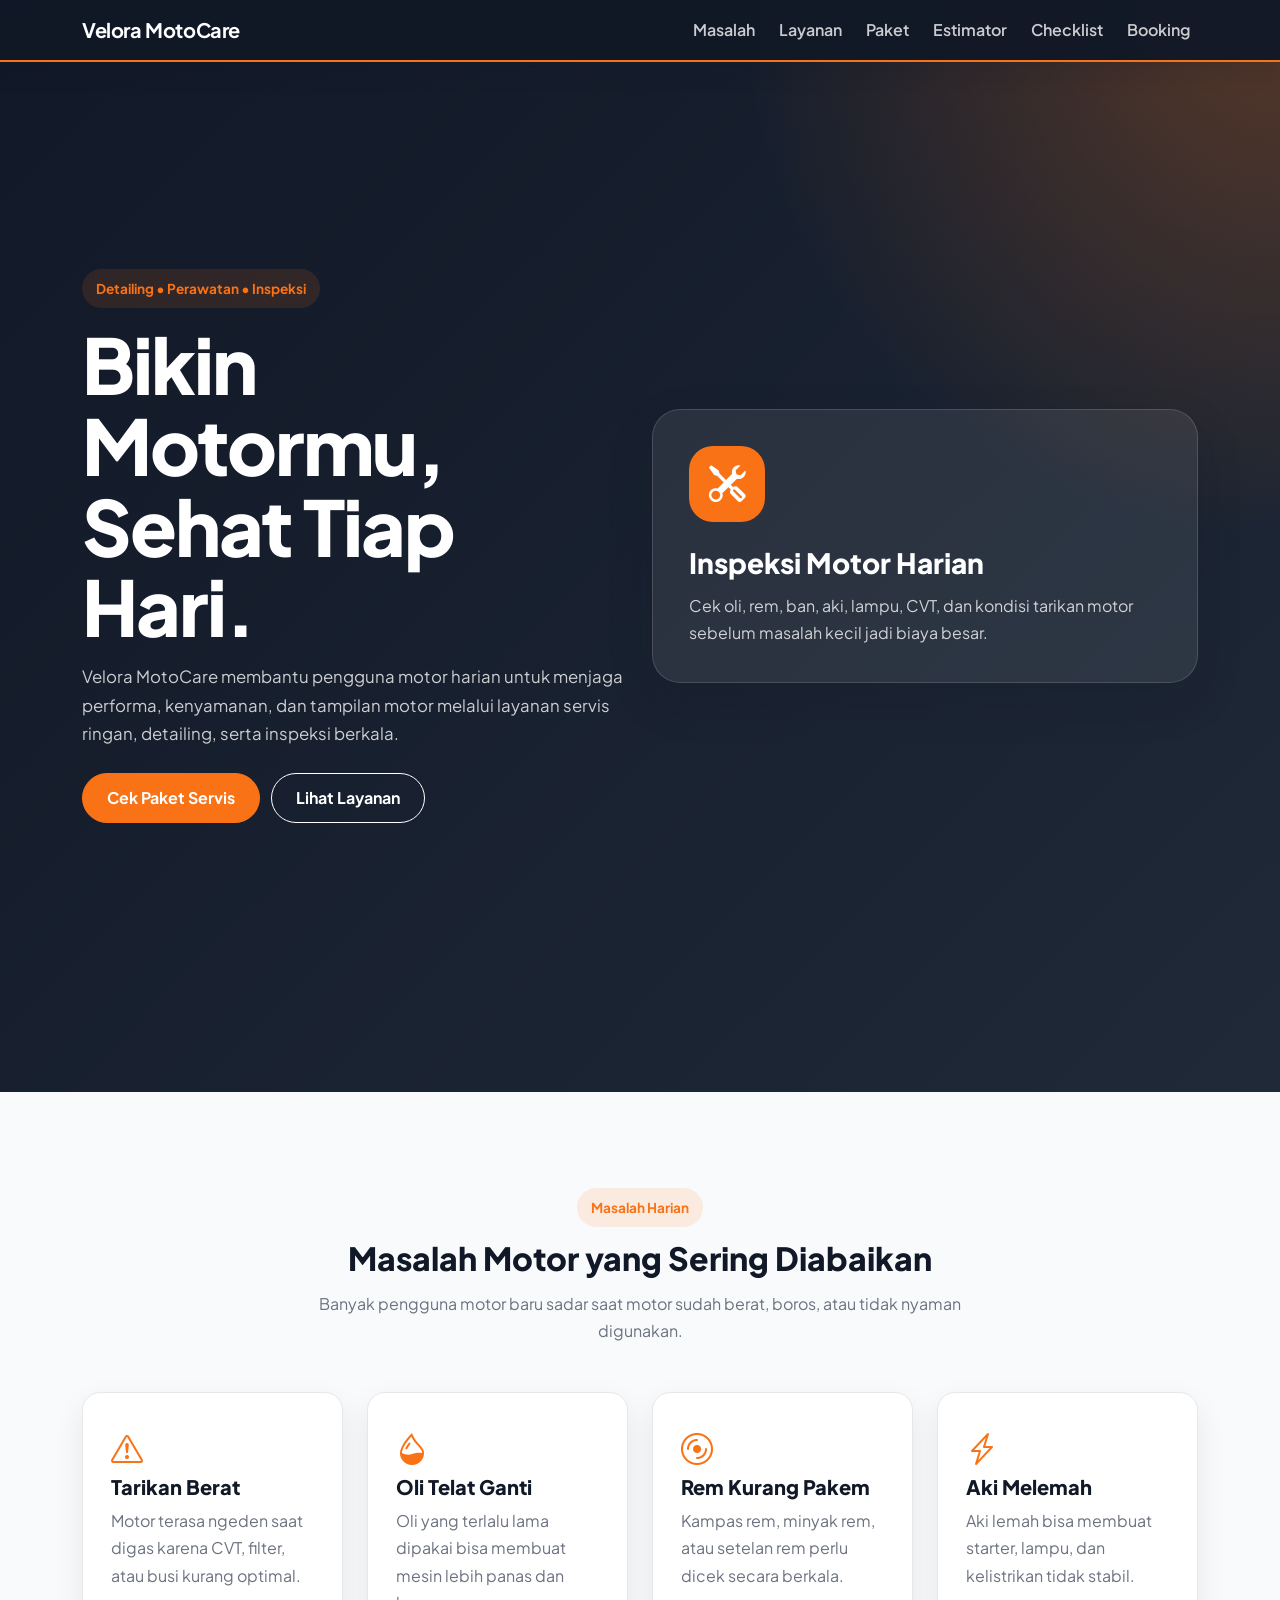
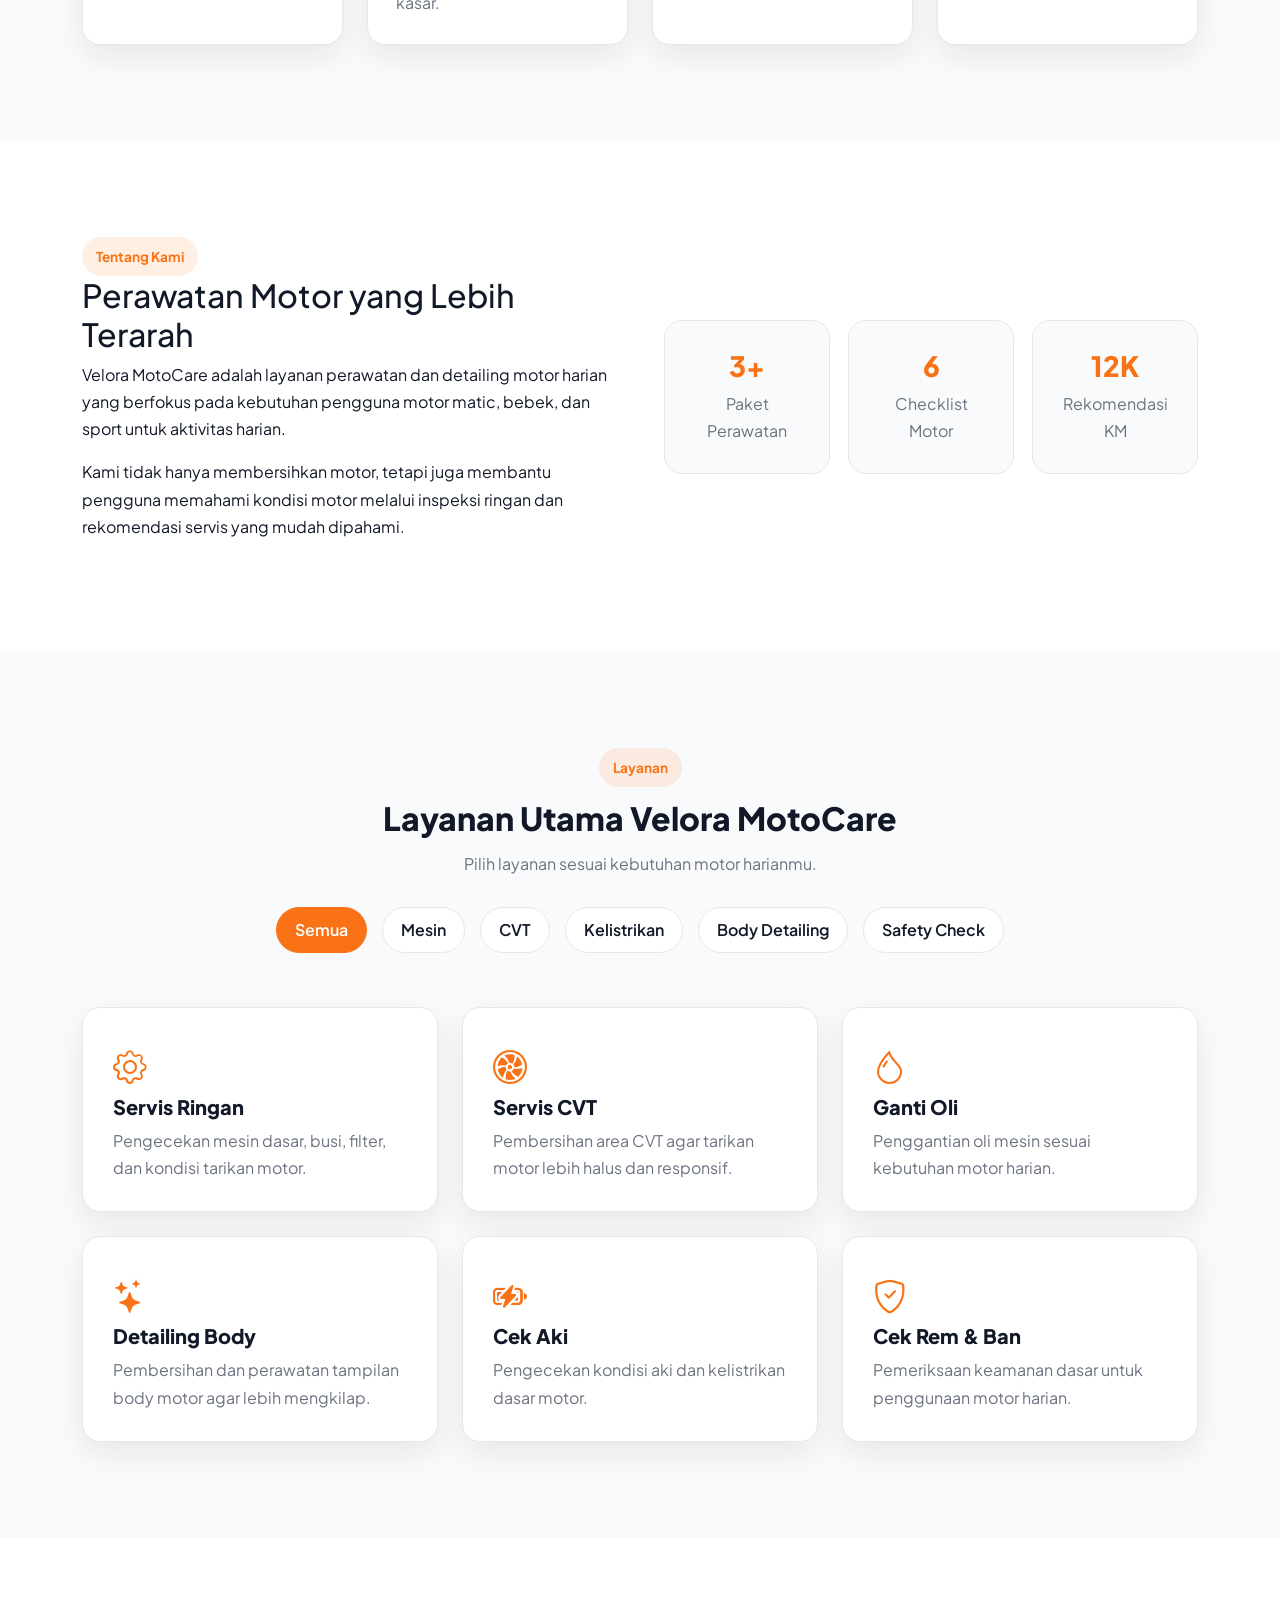
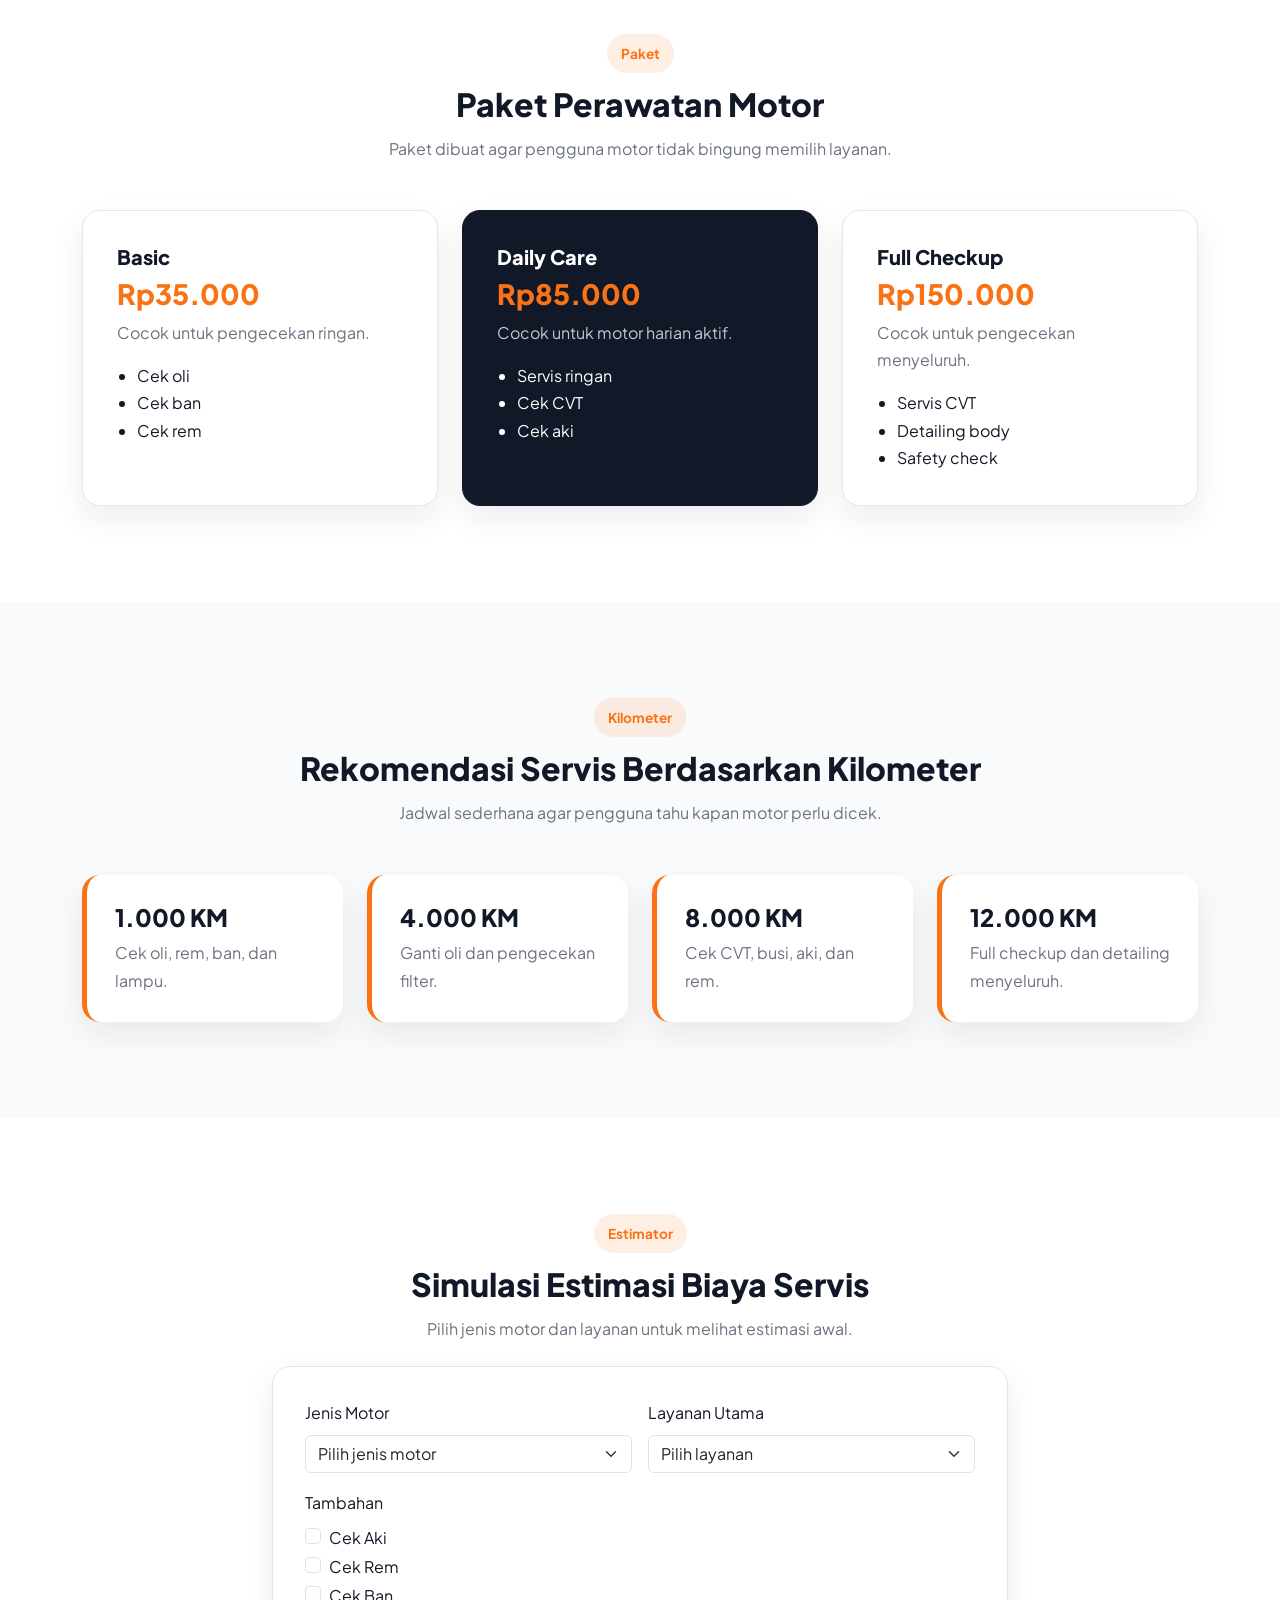
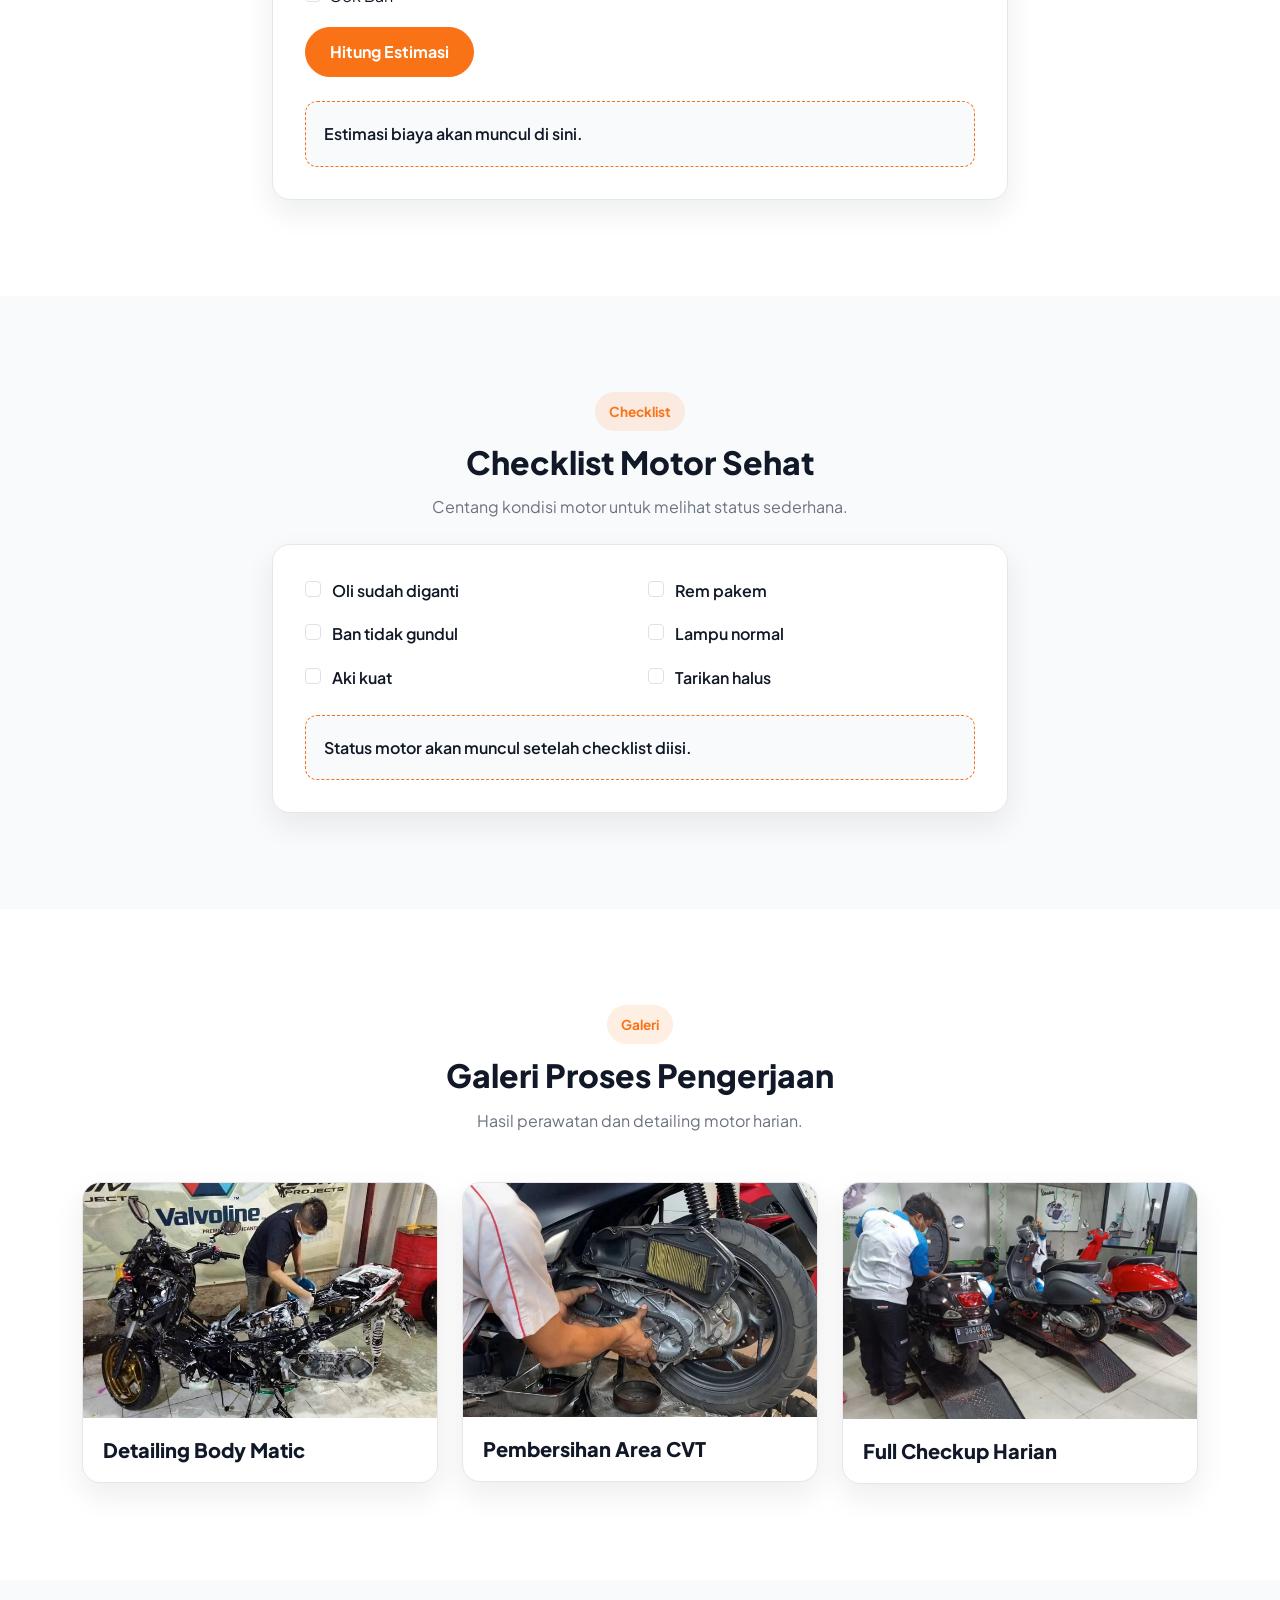
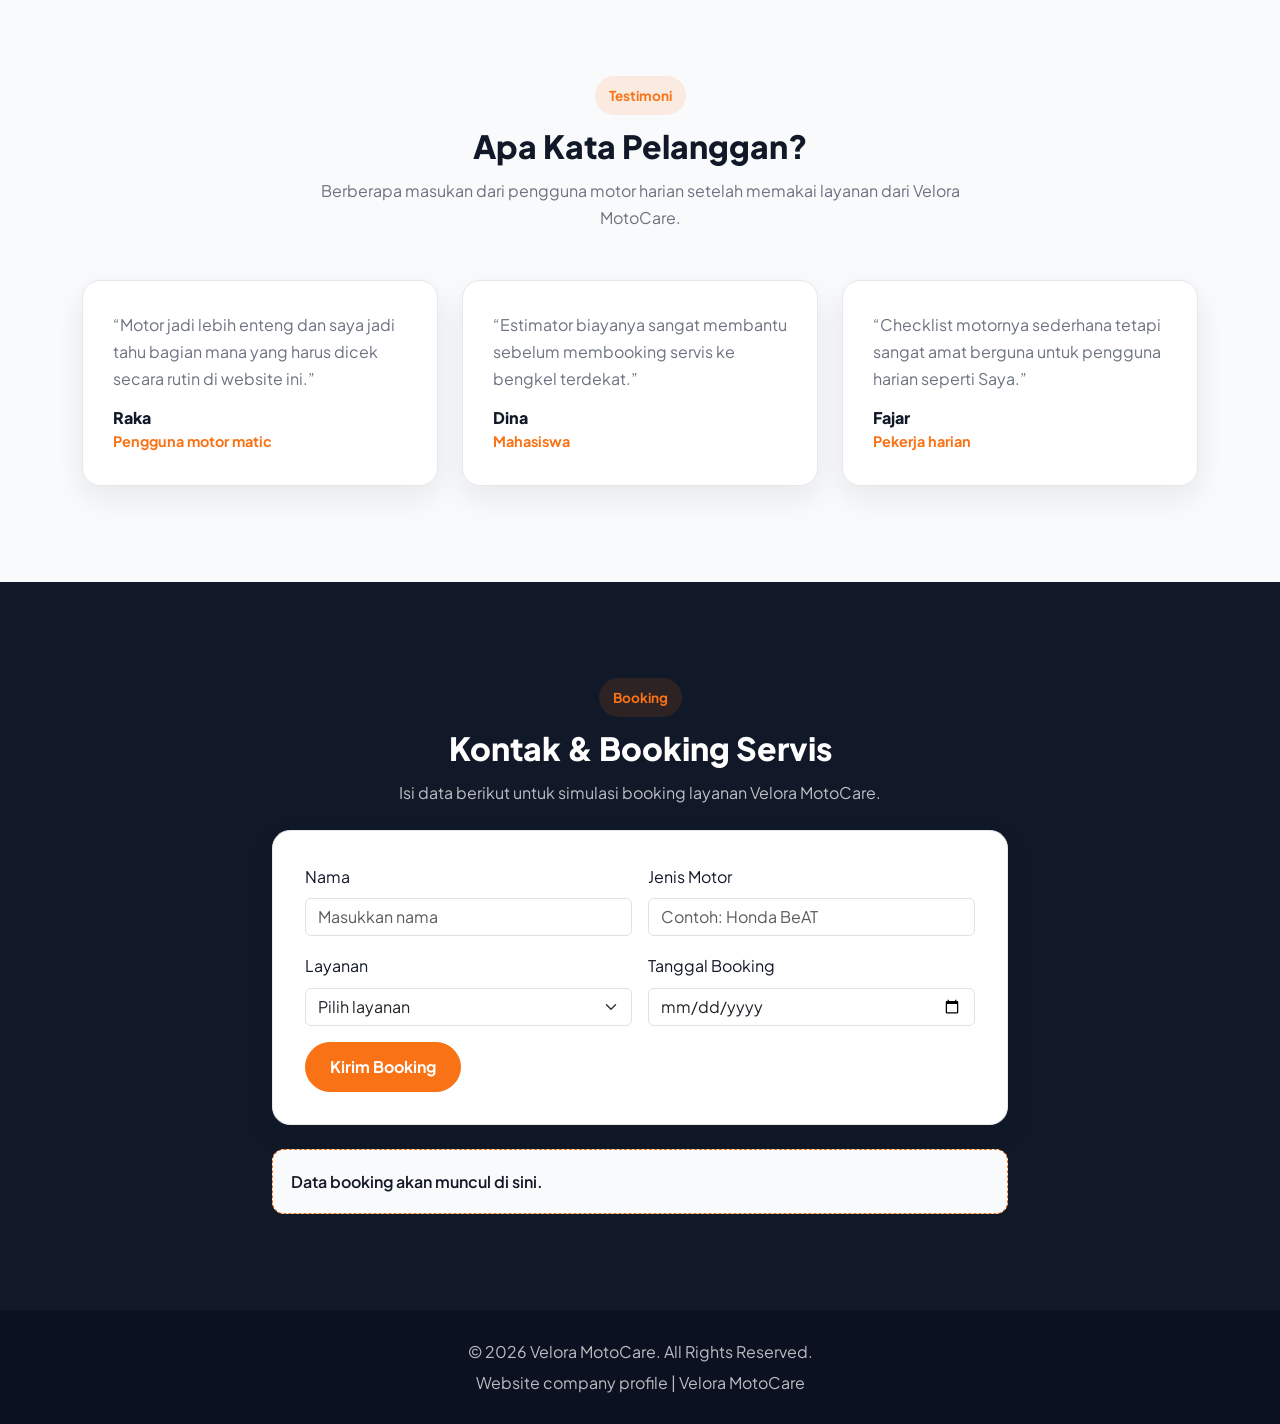
==== commit 798f5bdb: "merubah berberapa kalimat di page" ====
--- a/index.html
+++ b/index.html
@@ -633,7 +633,7 @@
   <footer class="footer">
     <div class="container text-center">
       <p class="mb-1">&copy; 2026 Velora MotoCare. All Rights Reserved.</p>
-      <p class="mb-0">Website company profile | UTS Pemrograman Website.</p>
+      <p class="mb-0">Website company profile | Velora MotoCare</p>
     </div>
   </footer>
 
--- a/style.css
+++ b/style.css
@@ -454,4 +454,32 @@
   padding: 28px 0;
   color: rgba(255, 255, 255, 0.72);
   background-color: #0B1120;
+}
+
+/* ===== RESPONSIVE ===== */
+@media (max-width: 991px) {
+  .section-padding {
+    padding: 76px 0;
+  }
+
+  .hero-section {
+    padding-top: 70px;
+  }
+
+  .about-highlight {
+    grid-template-columns: 1fr;
+  }
+}
+
+@media (max-width: 575px) {
+  .hero-actions .btn {
+    width: 100%;
+    margin-bottom: 12px;
+  }
+
+  .estimator-box,
+  .checklist-box,
+  .booking-form {
+    padding: 24px;
+  }
 }
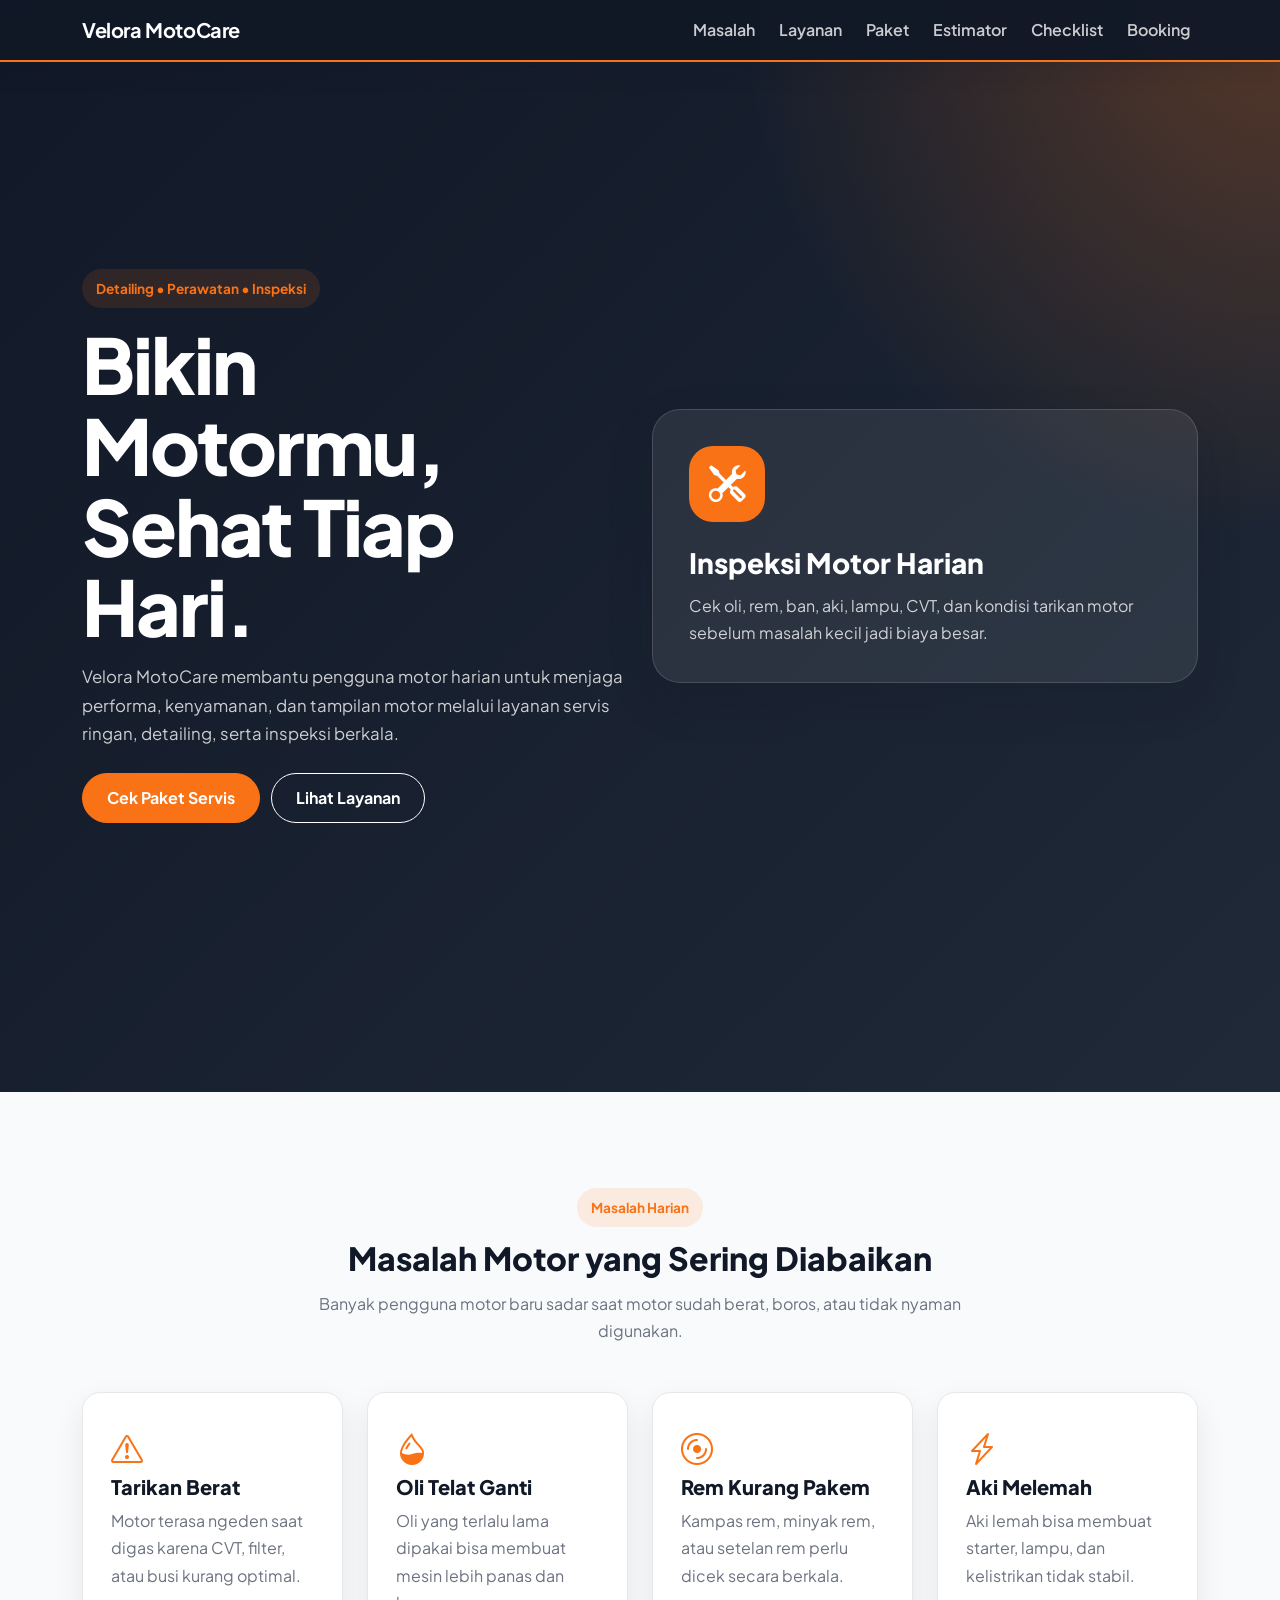
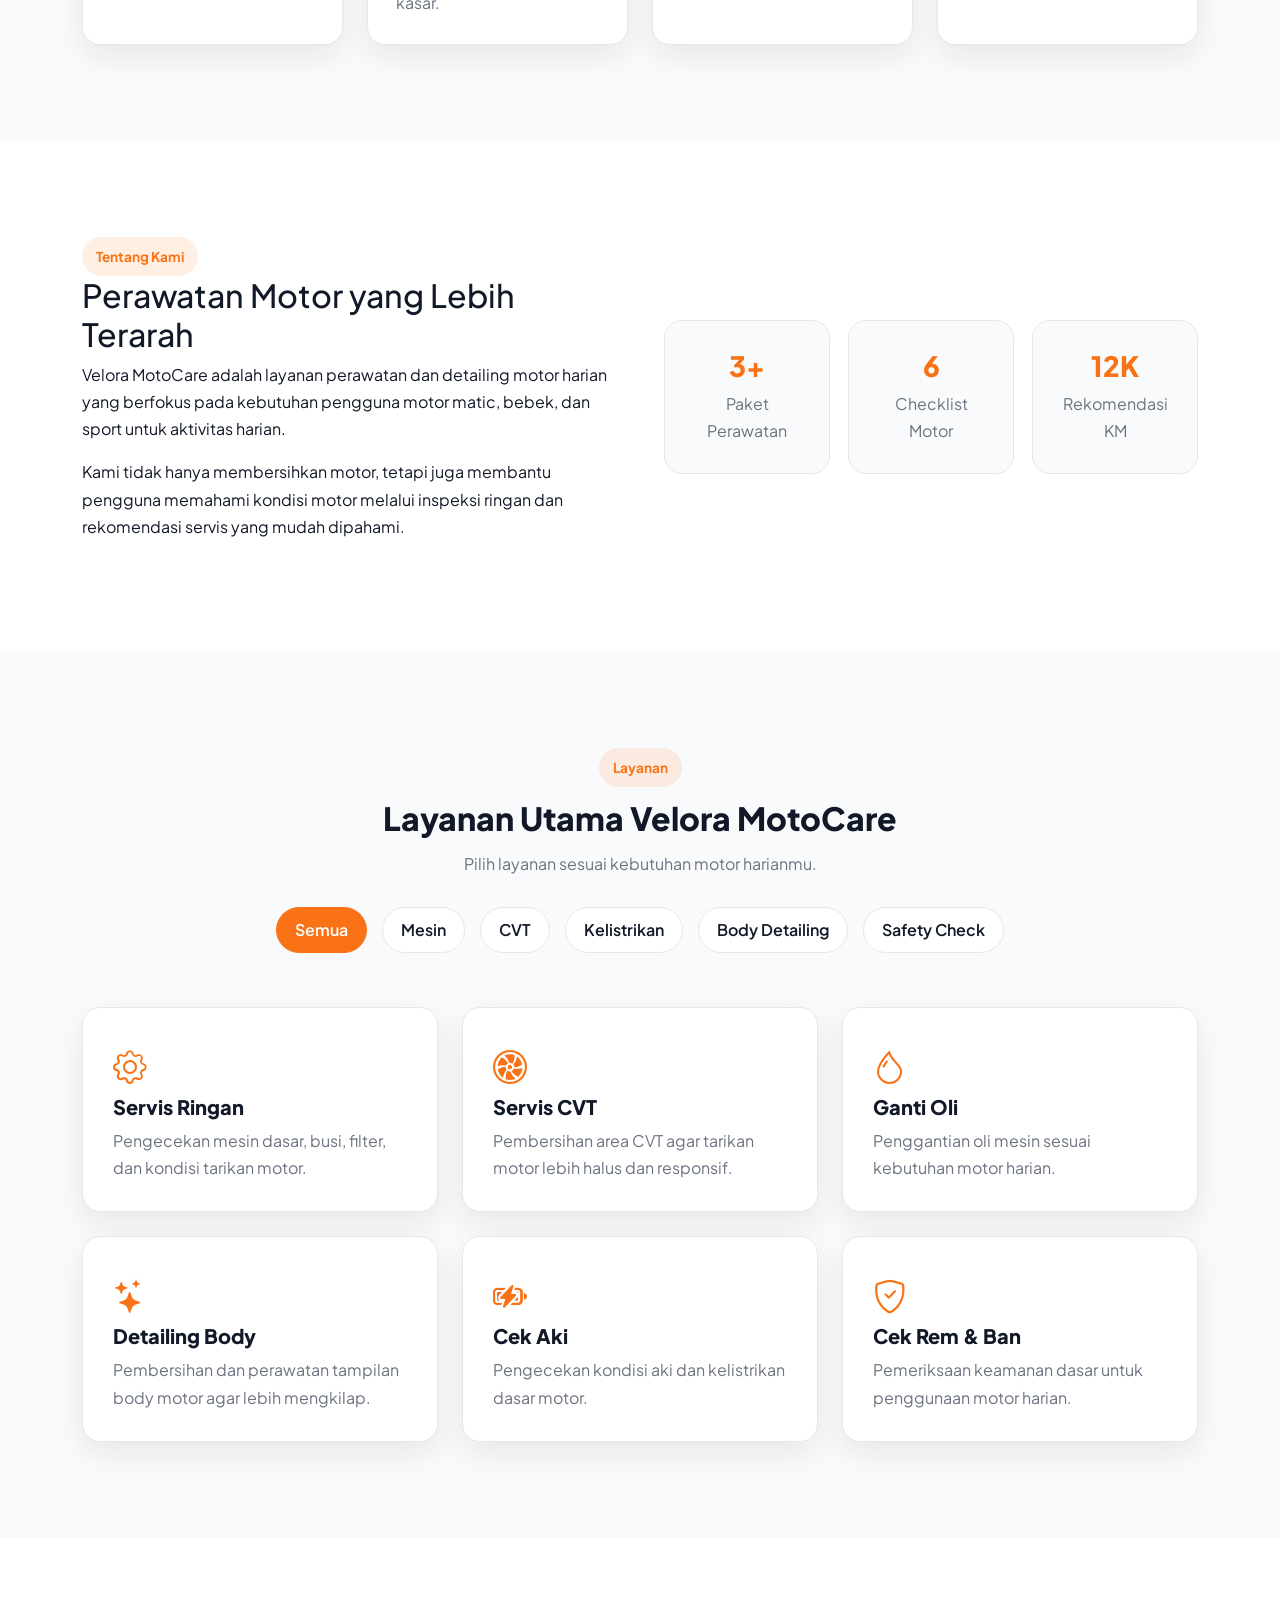
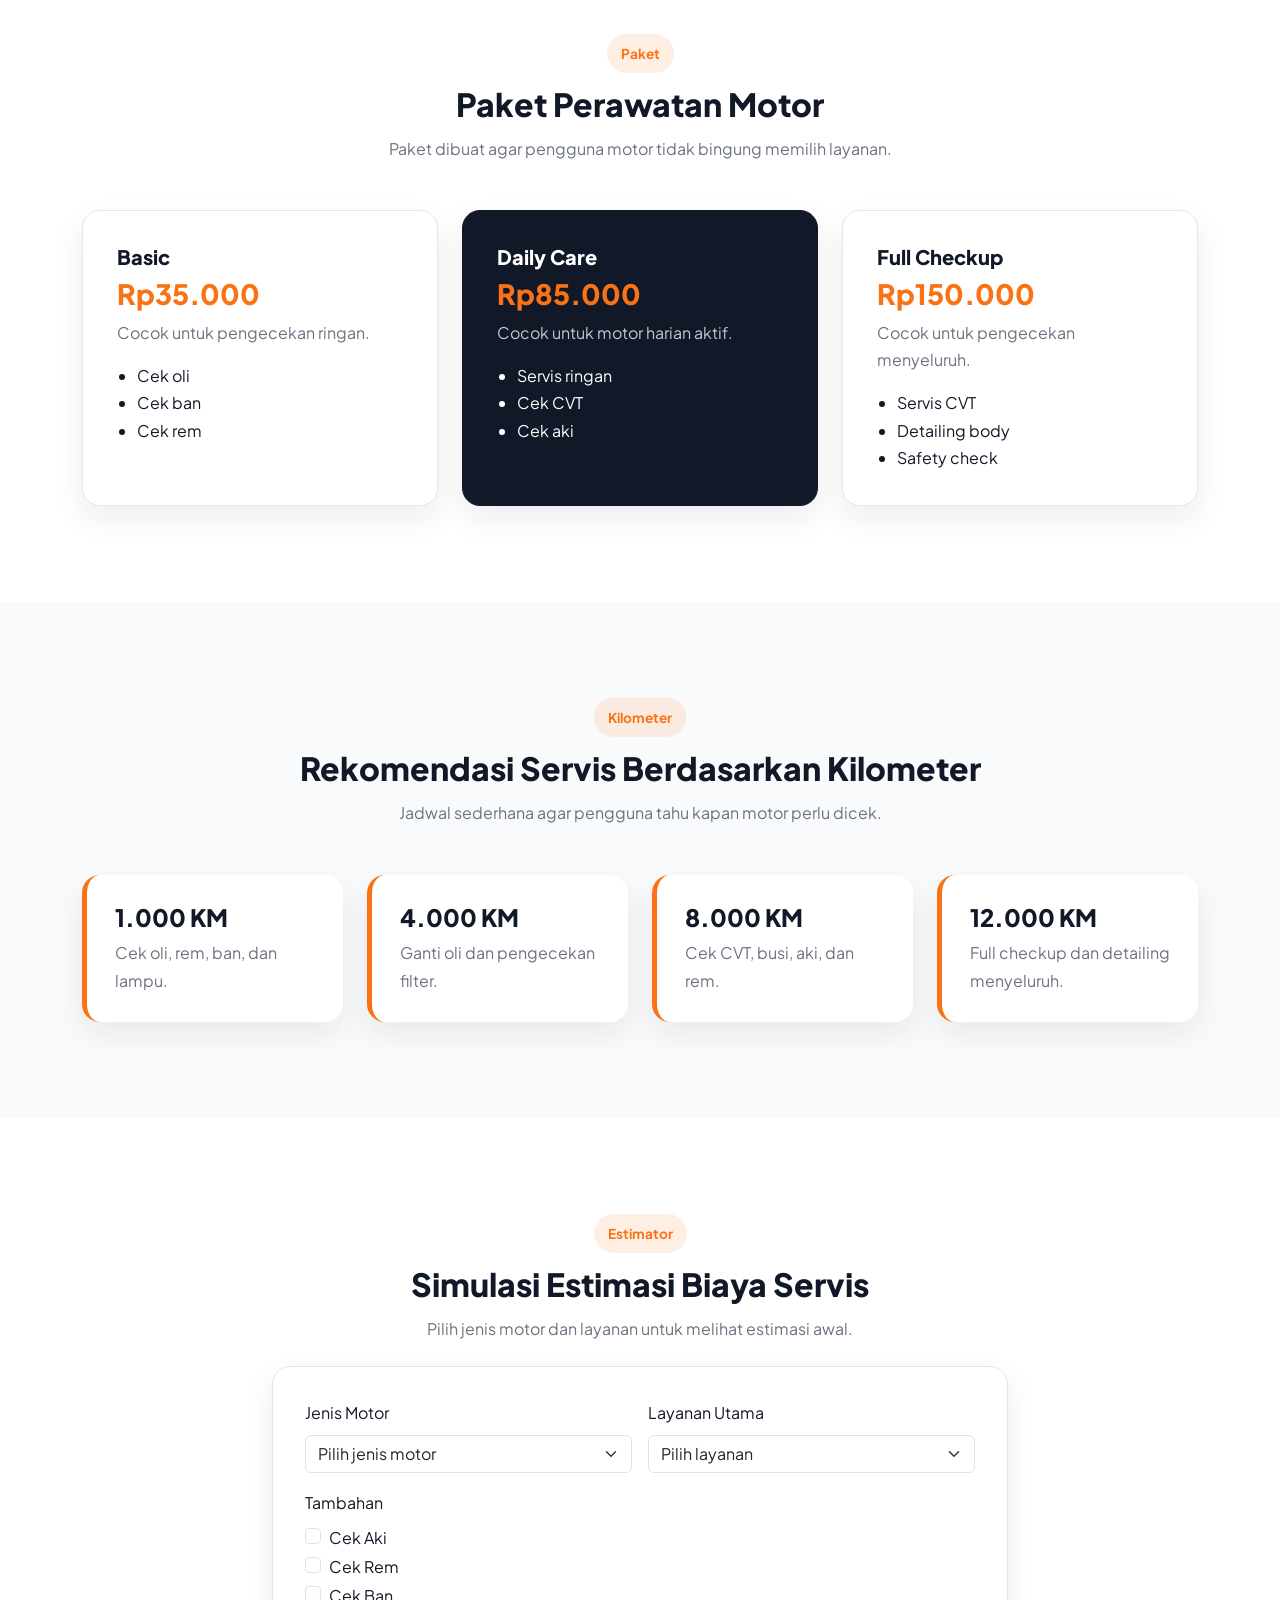
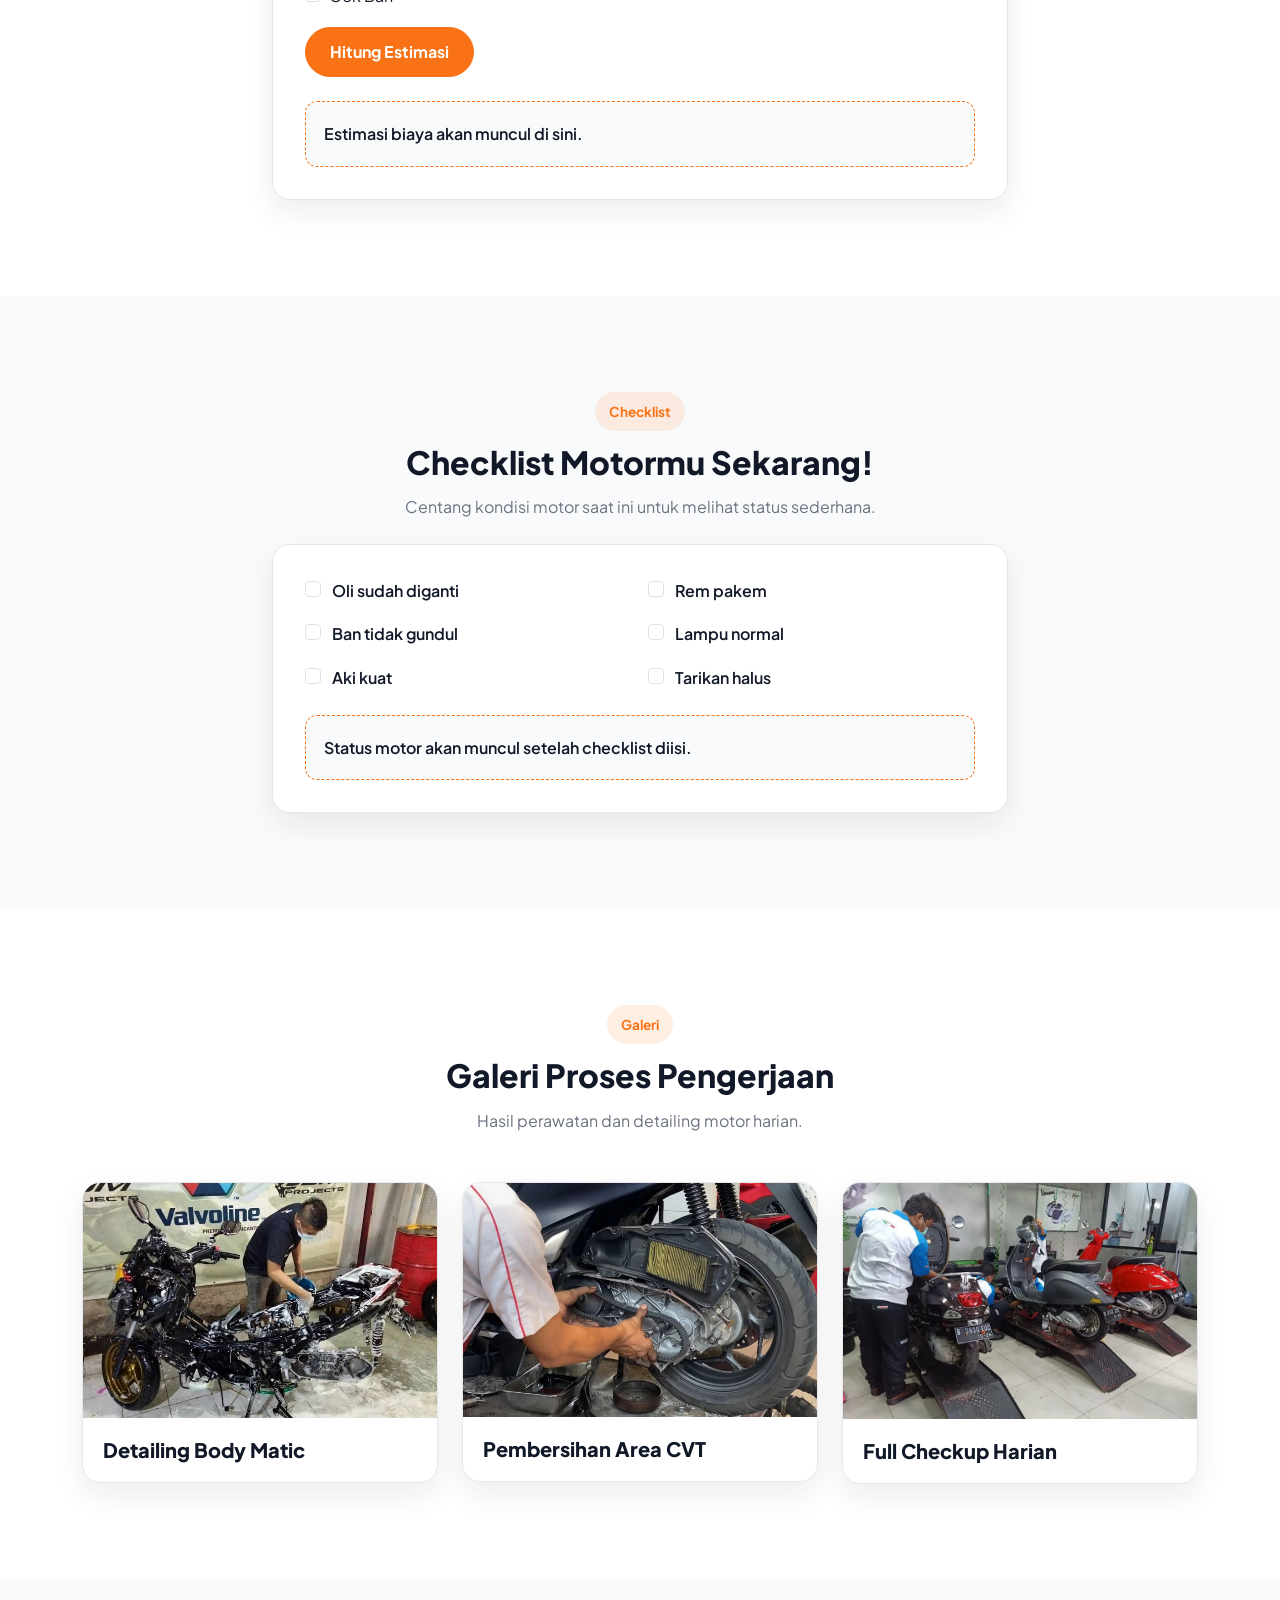
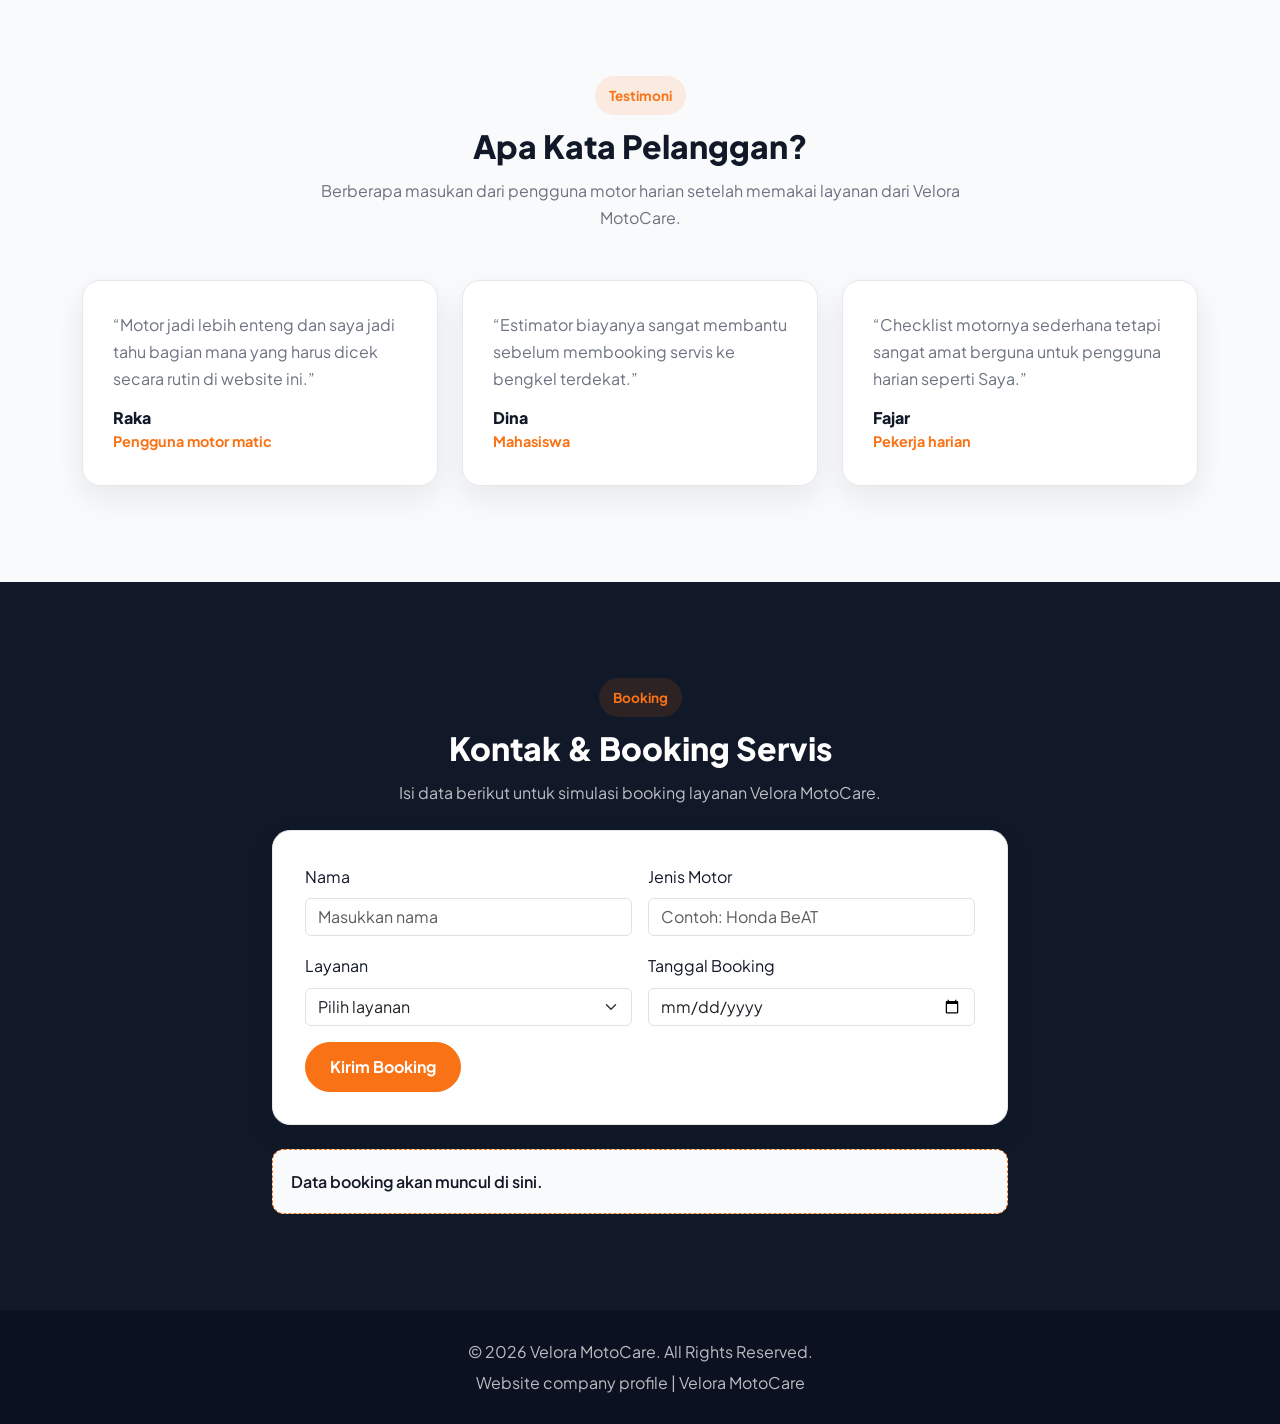
==== commit c4b0c265: "mengatur filter checklist pd section checklist" ====
--- a/index.html
+++ b/index.html
@@ -440,9 +440,9 @@
       <div class="container">
         <div class="section-heading text-center">
           <span class="section-badge">Checklist</span>
-          <h2>Checklist Motor Sehat</h2>
-          <p>
-            Centang kondisi motor untuk melihat status sederhana.
+          <h2>Checklist Motormu Sekarang!</h2>
+          <p>
+            Centang kondisi motor saat ini untuk melihat status sederhana.
           </p>
         </div>
 
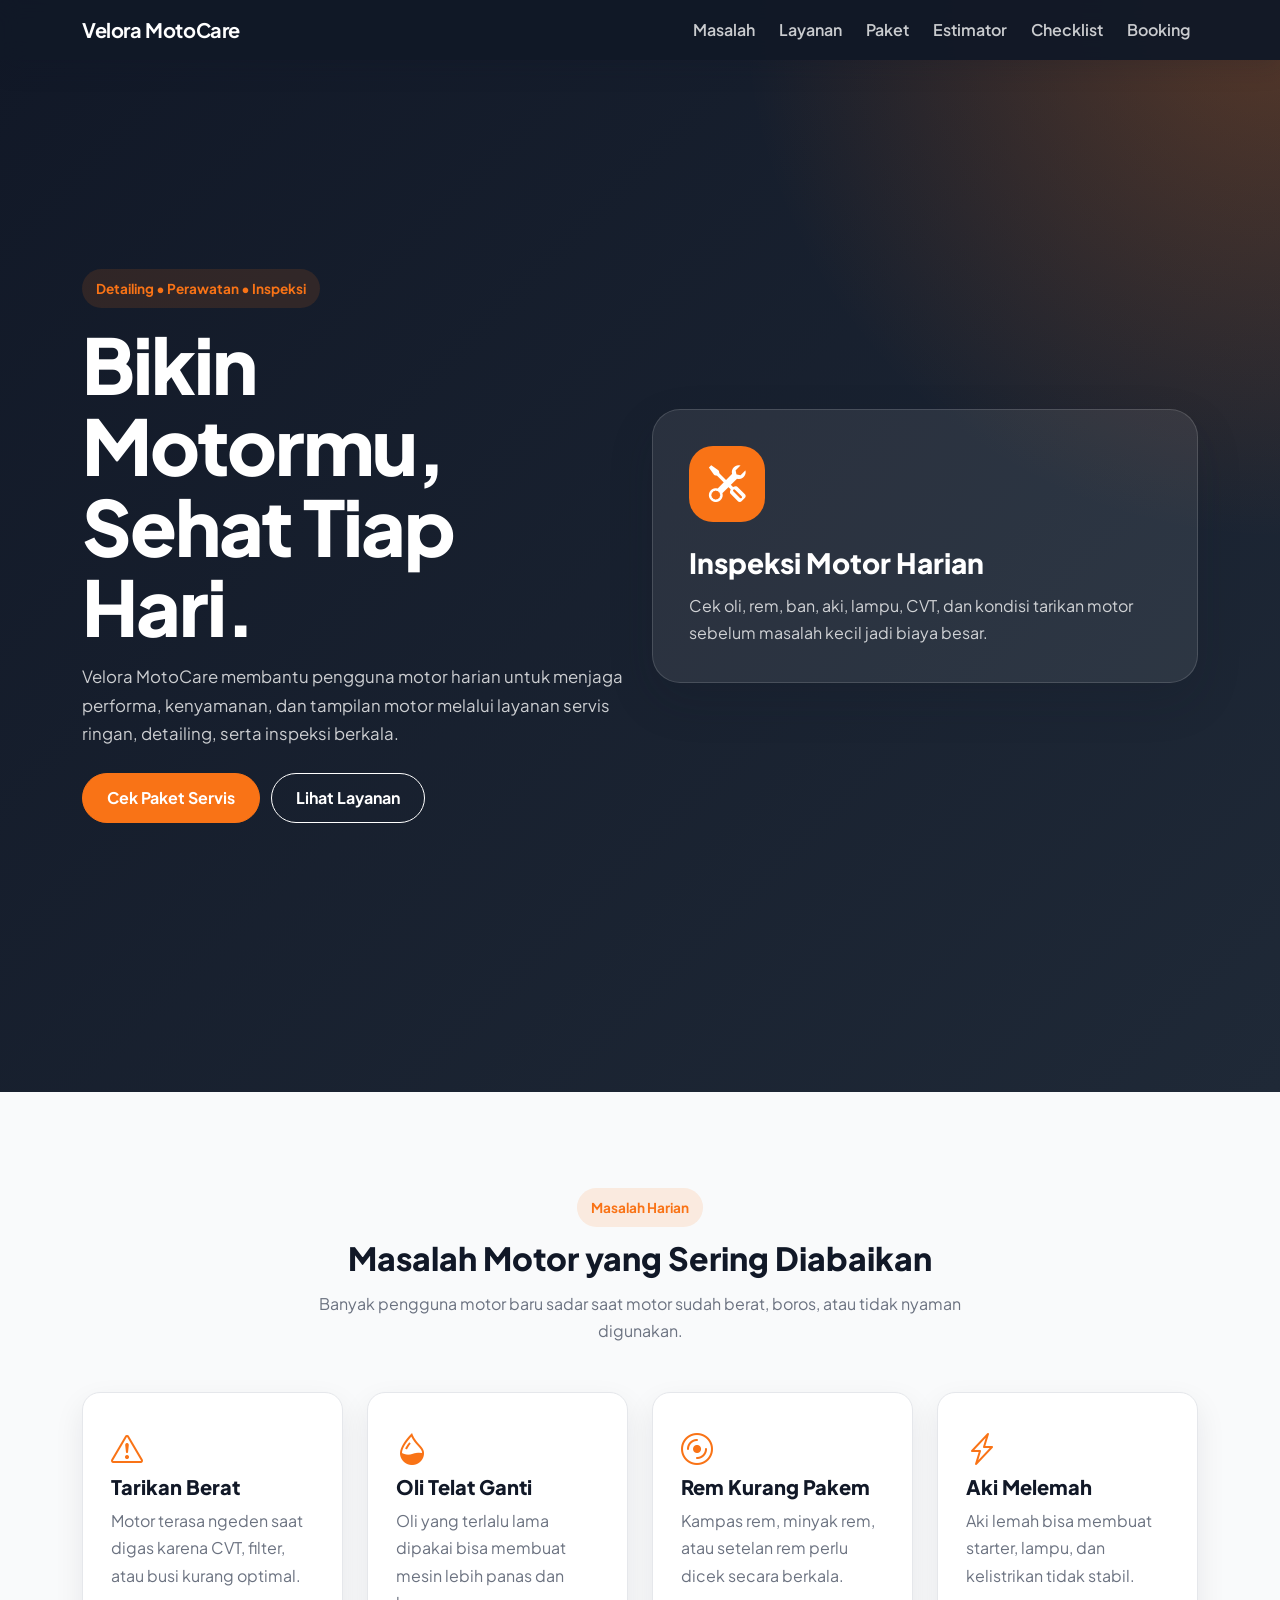
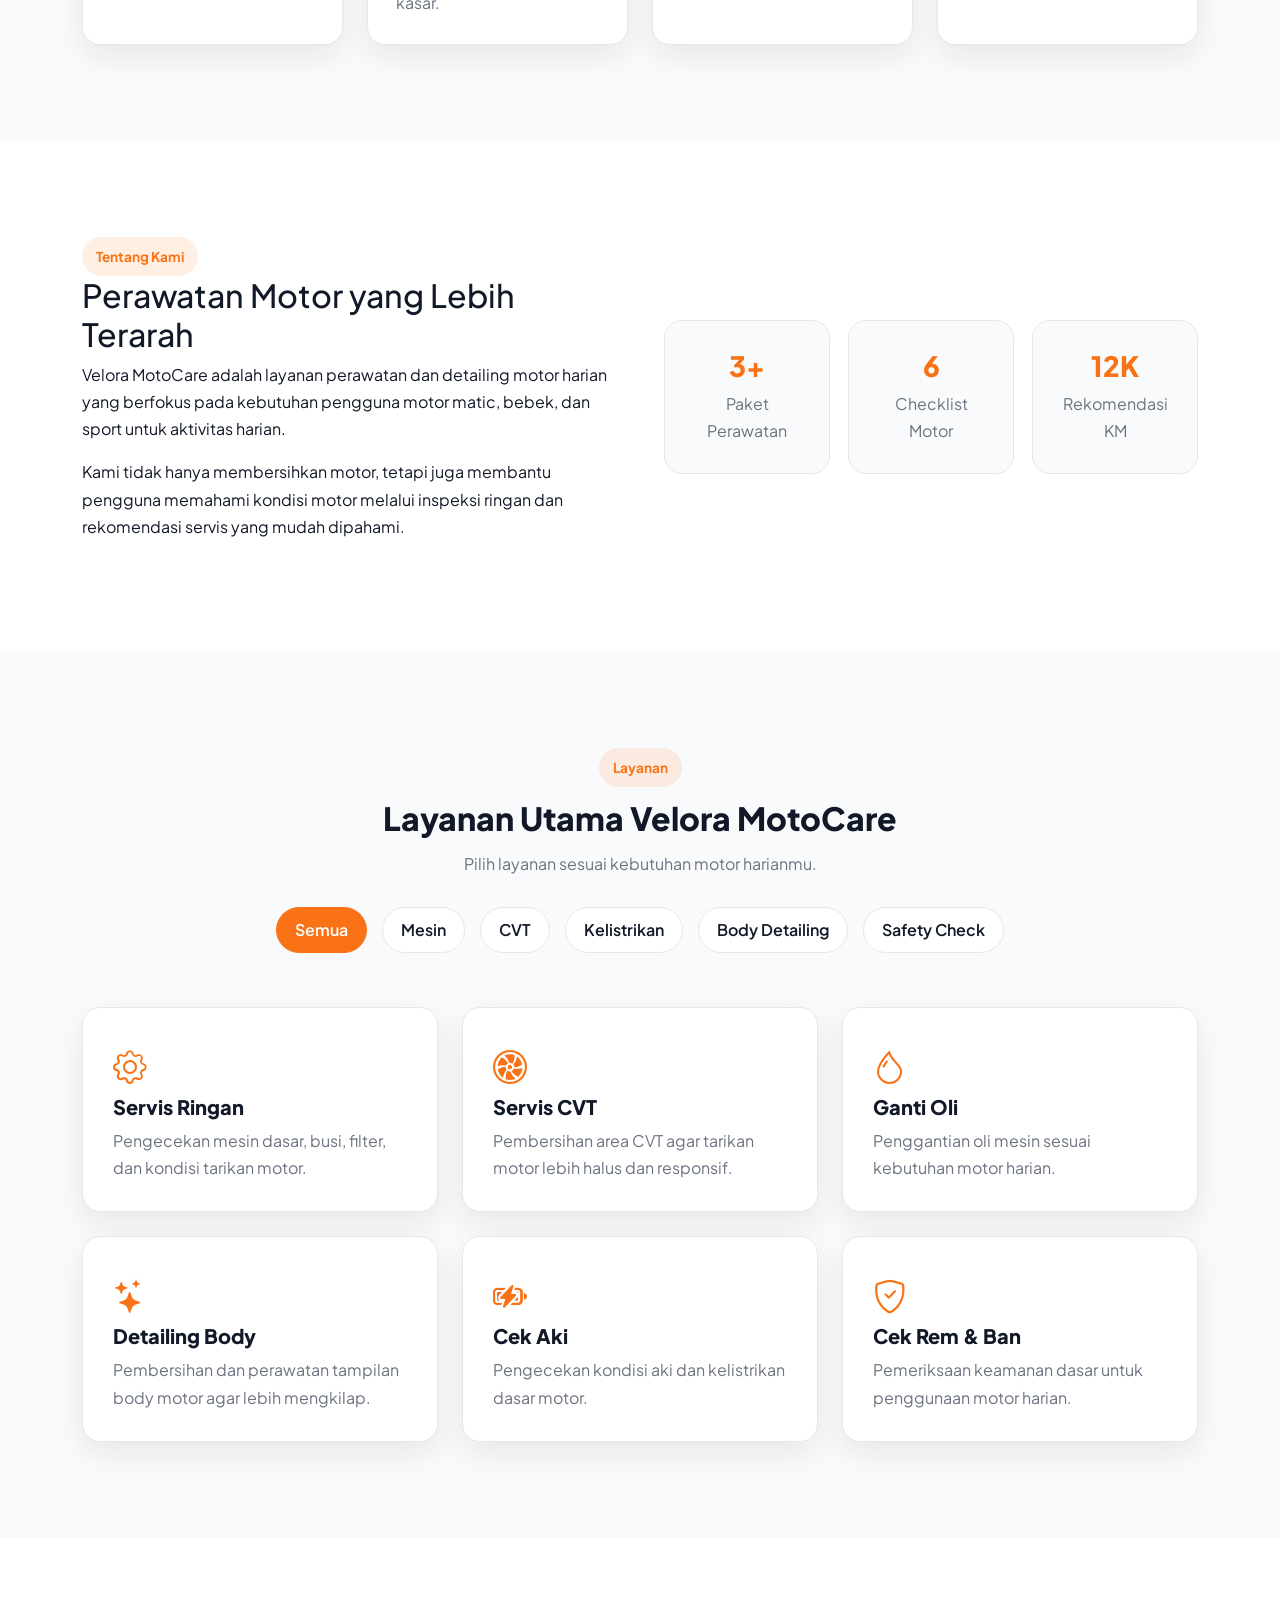
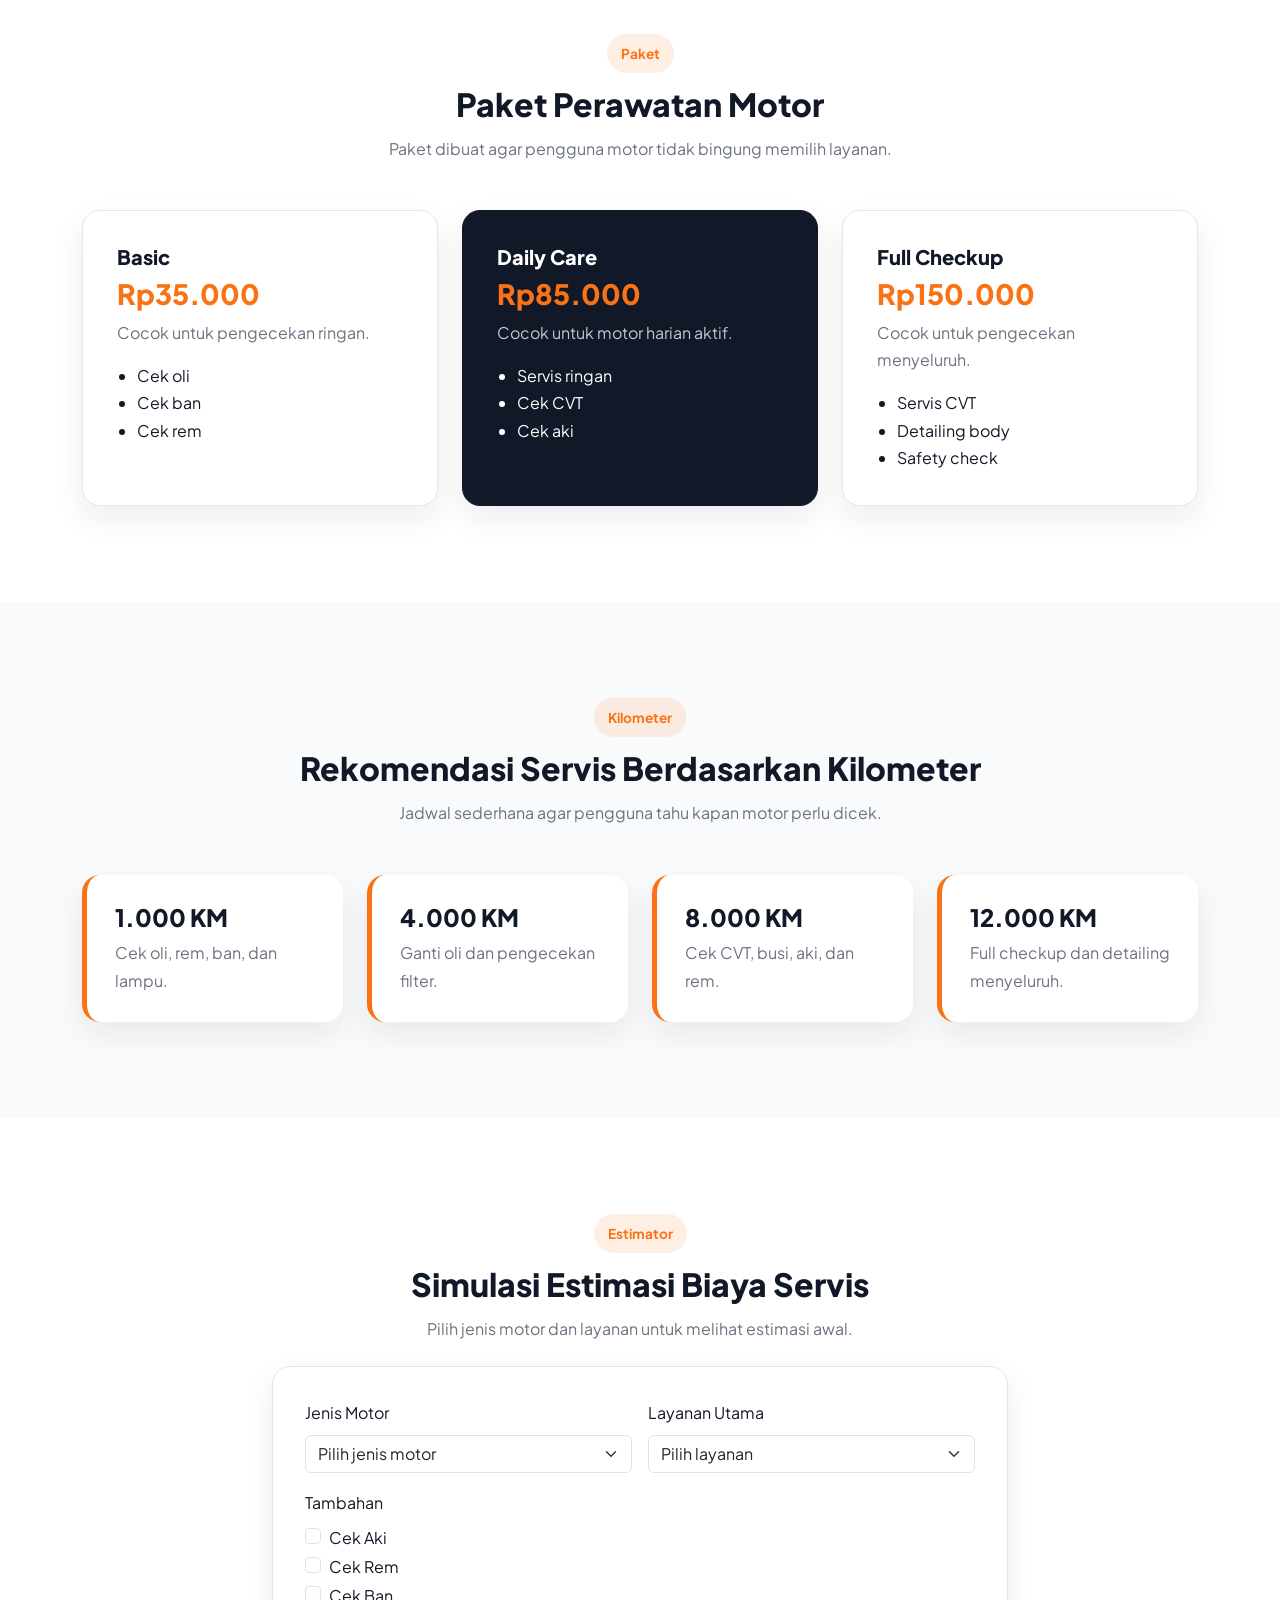
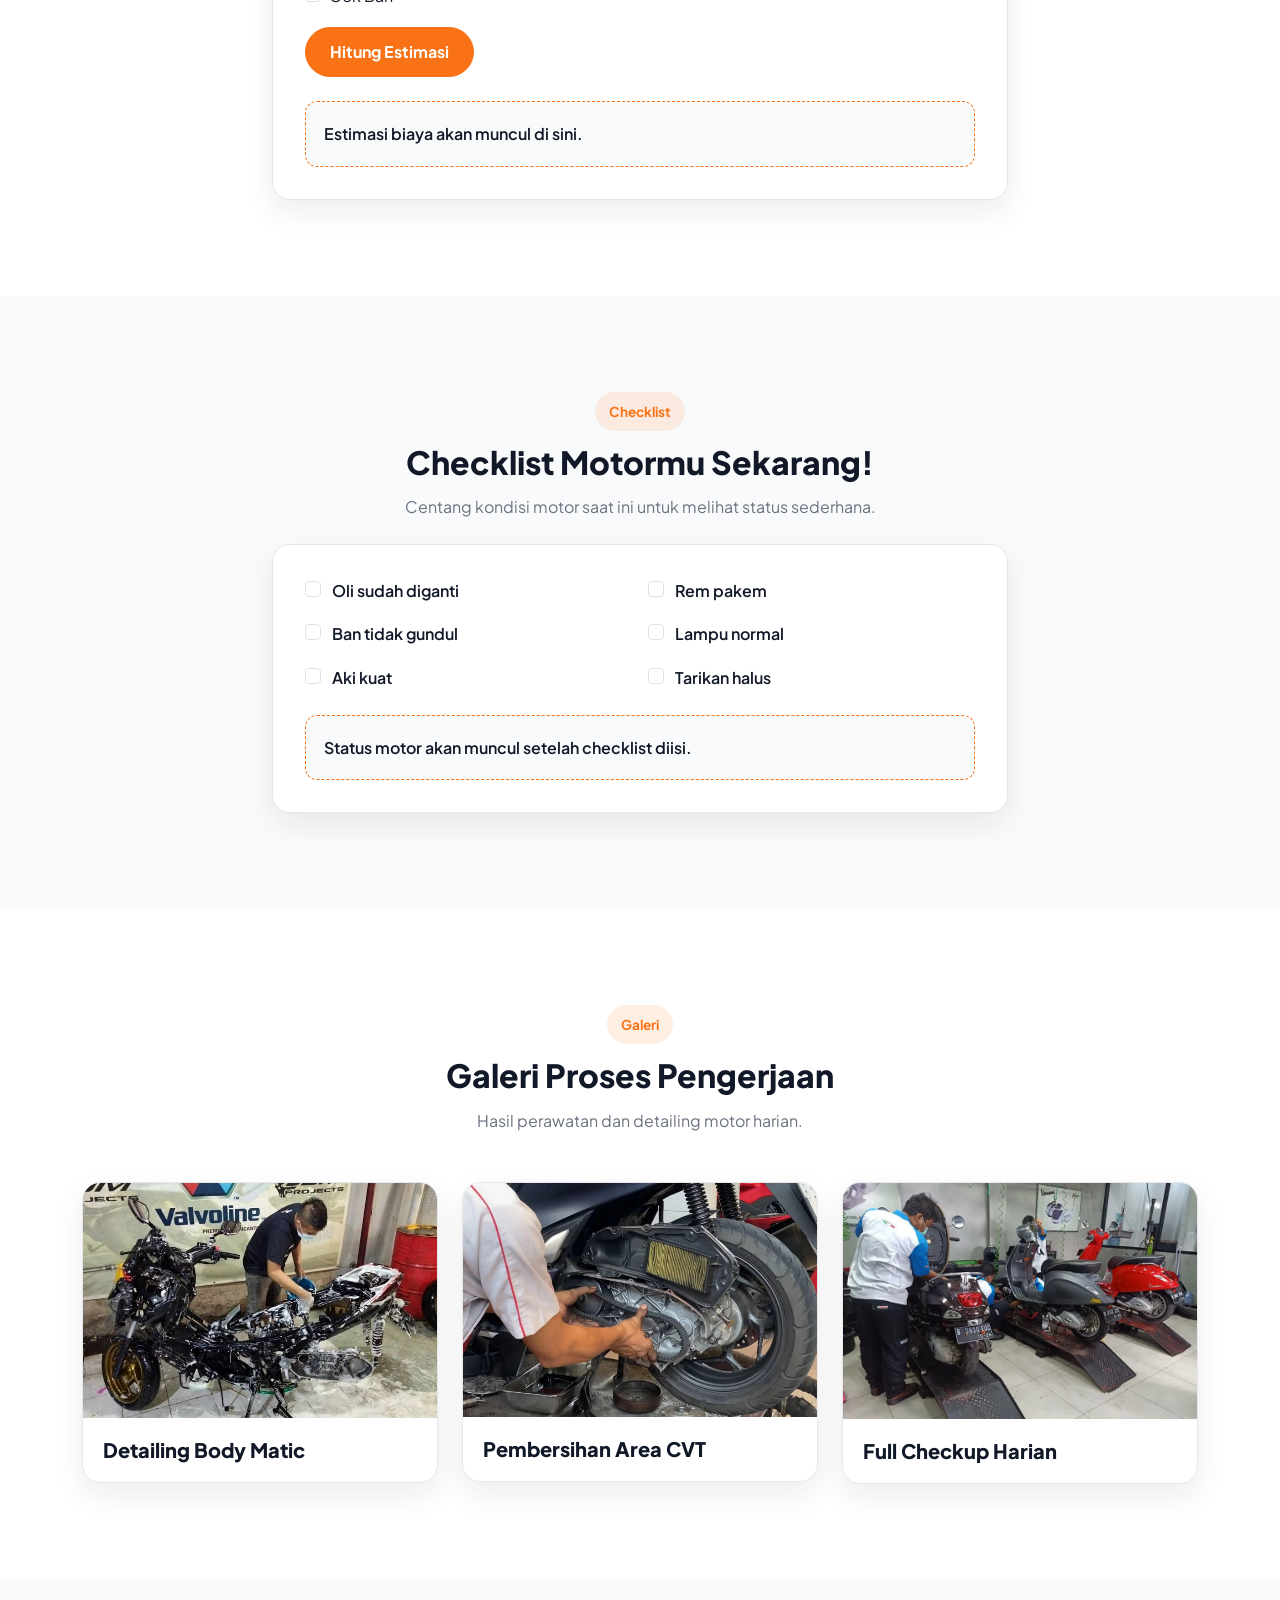
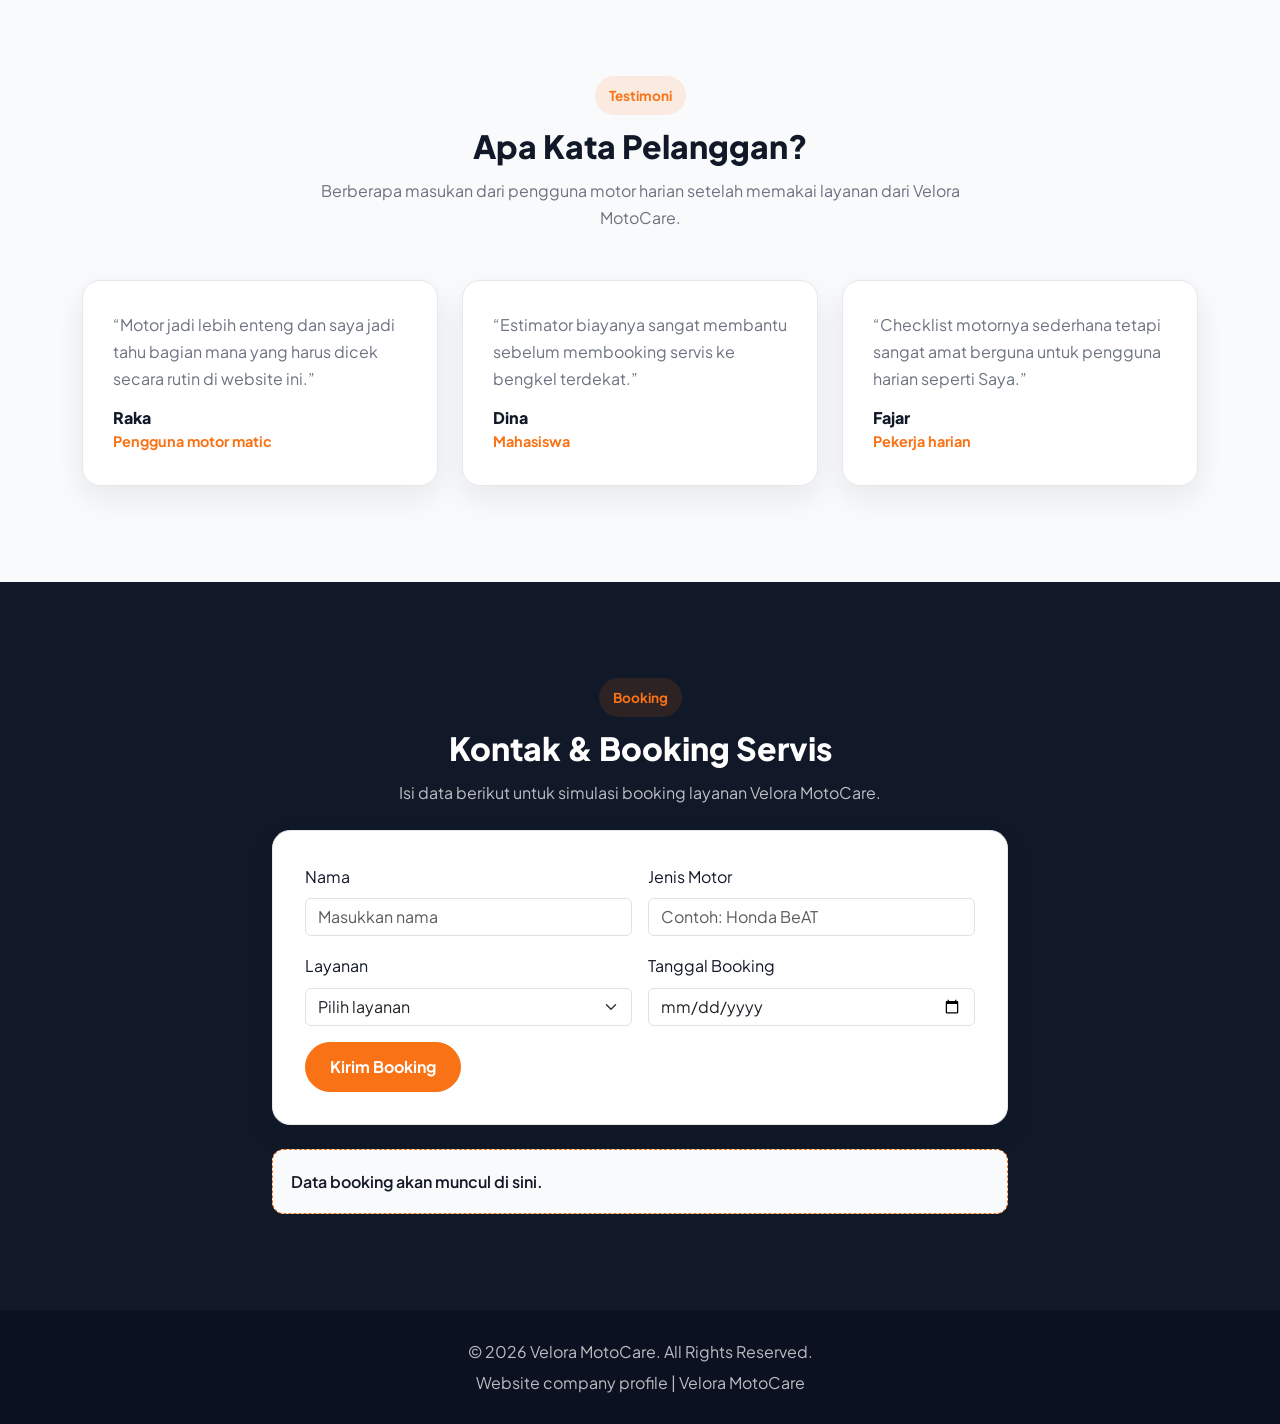
==== commit d2ca3d72: "menambahkan icon pada tab" ====
--- a/index.html
+++ b/index.html
@@ -21,6 +21,7 @@
   <!-- CSS Local -->
   <link rel="stylesheet" href="style.css">
   <title>Velora MotoCare | Perawatan dan Detailing Motor Harian</title>
+  <link rel="icon" type="image/x-icon" href="./assets/icons.png">
 </head>
 <body>
   <nav class="navbar navbar-expand-lg navbar-dark fixed-top main-navbar"> 
--- a/style.css
+++ b/style.css
@@ -143,7 +143,7 @@
   background-color: rgba(17, 24, 39, 0.96);
   backdrop-filter: blur(10px);
   box-shadow: 0 8px 24px rgba(17, 24, 39, 0.18);
-  border-bottom: 2px solid var(--color-orange);
+  /* border-bottom: 2px solid var(--color-orange); */
 }
 
 .navbar-brand {
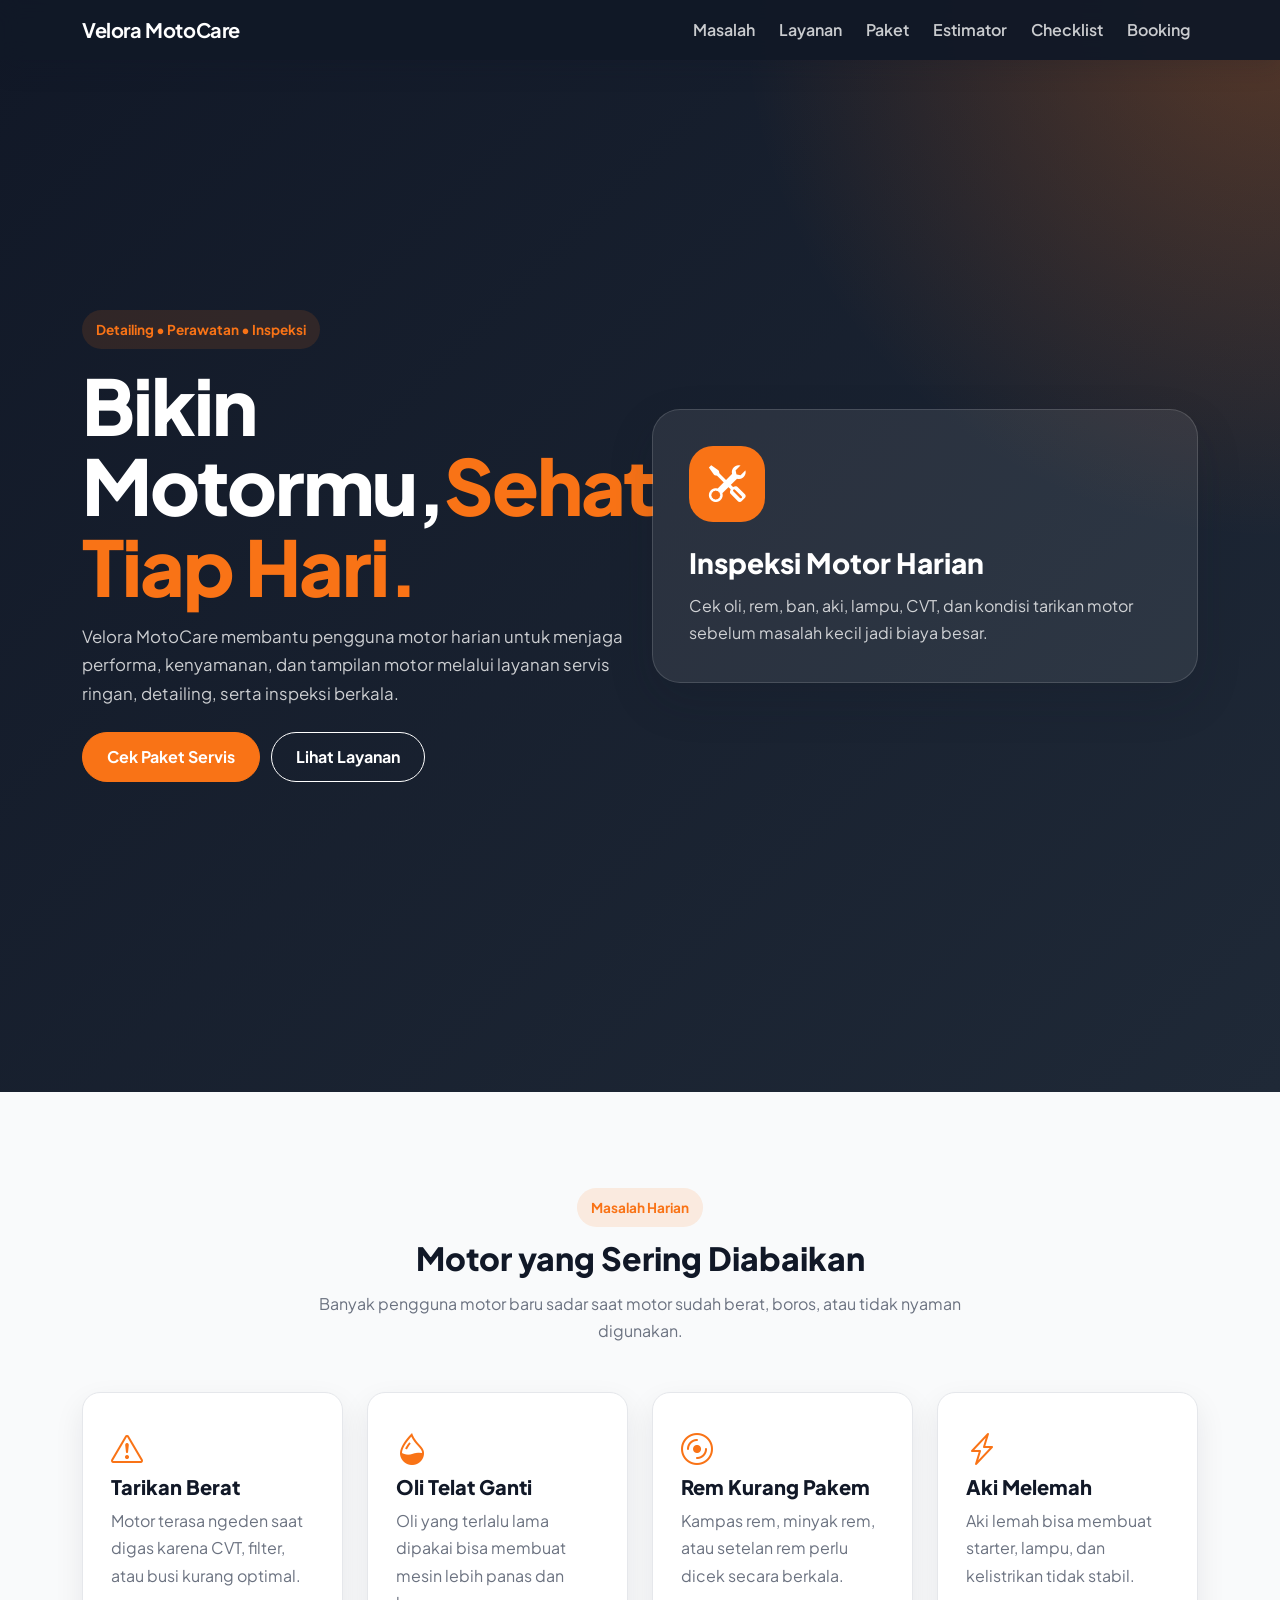
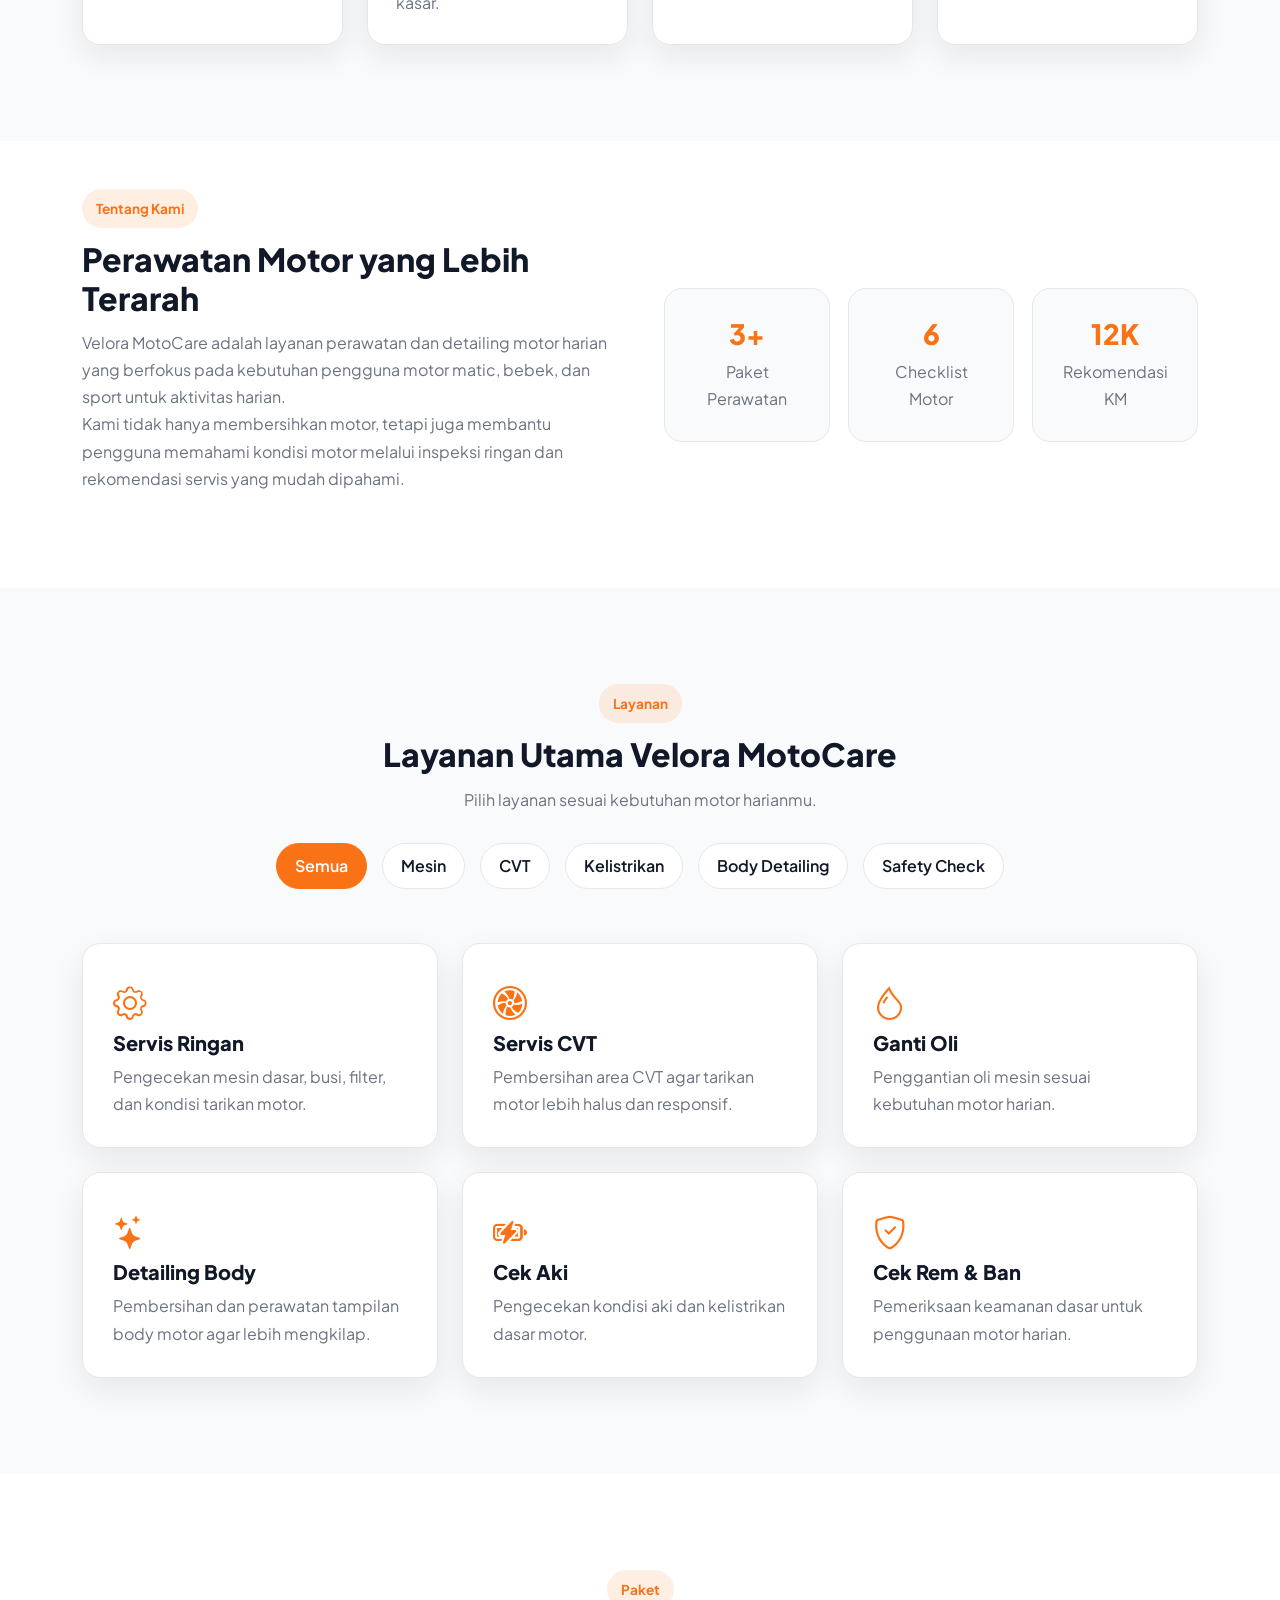
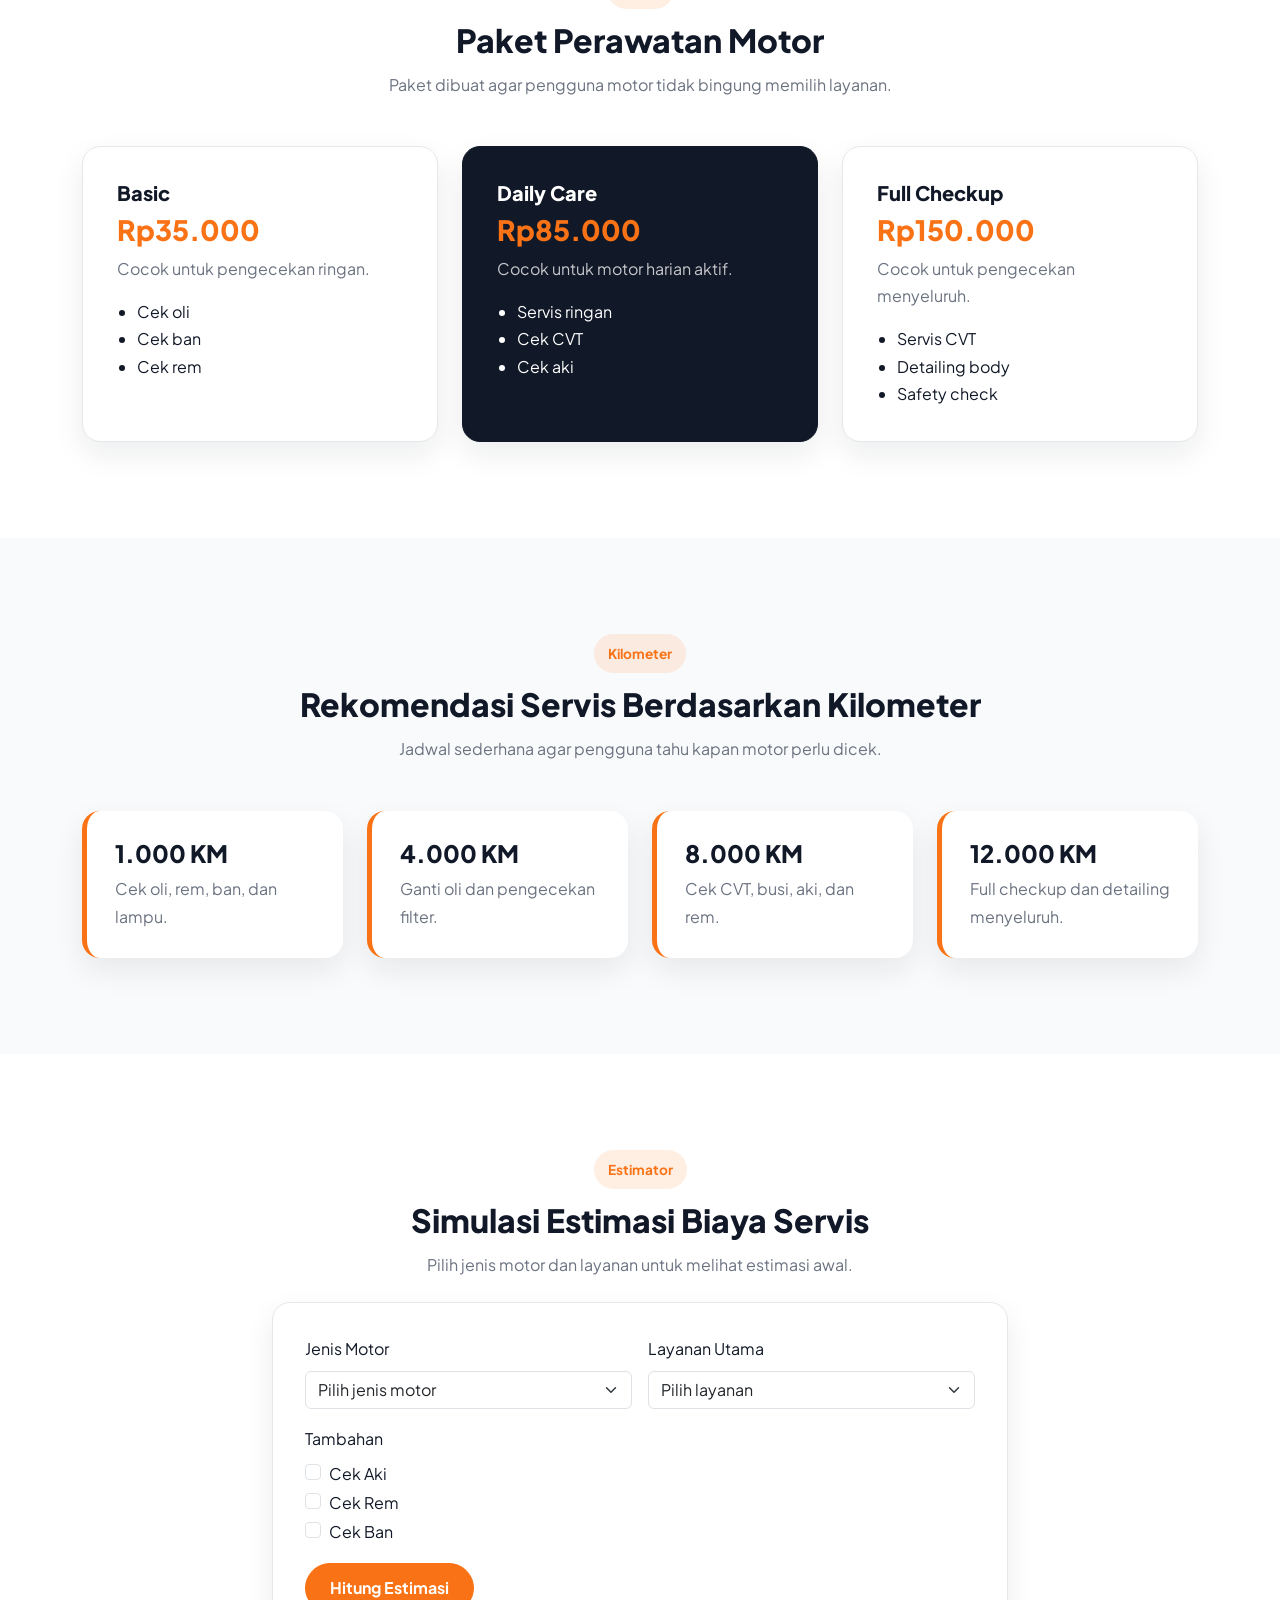
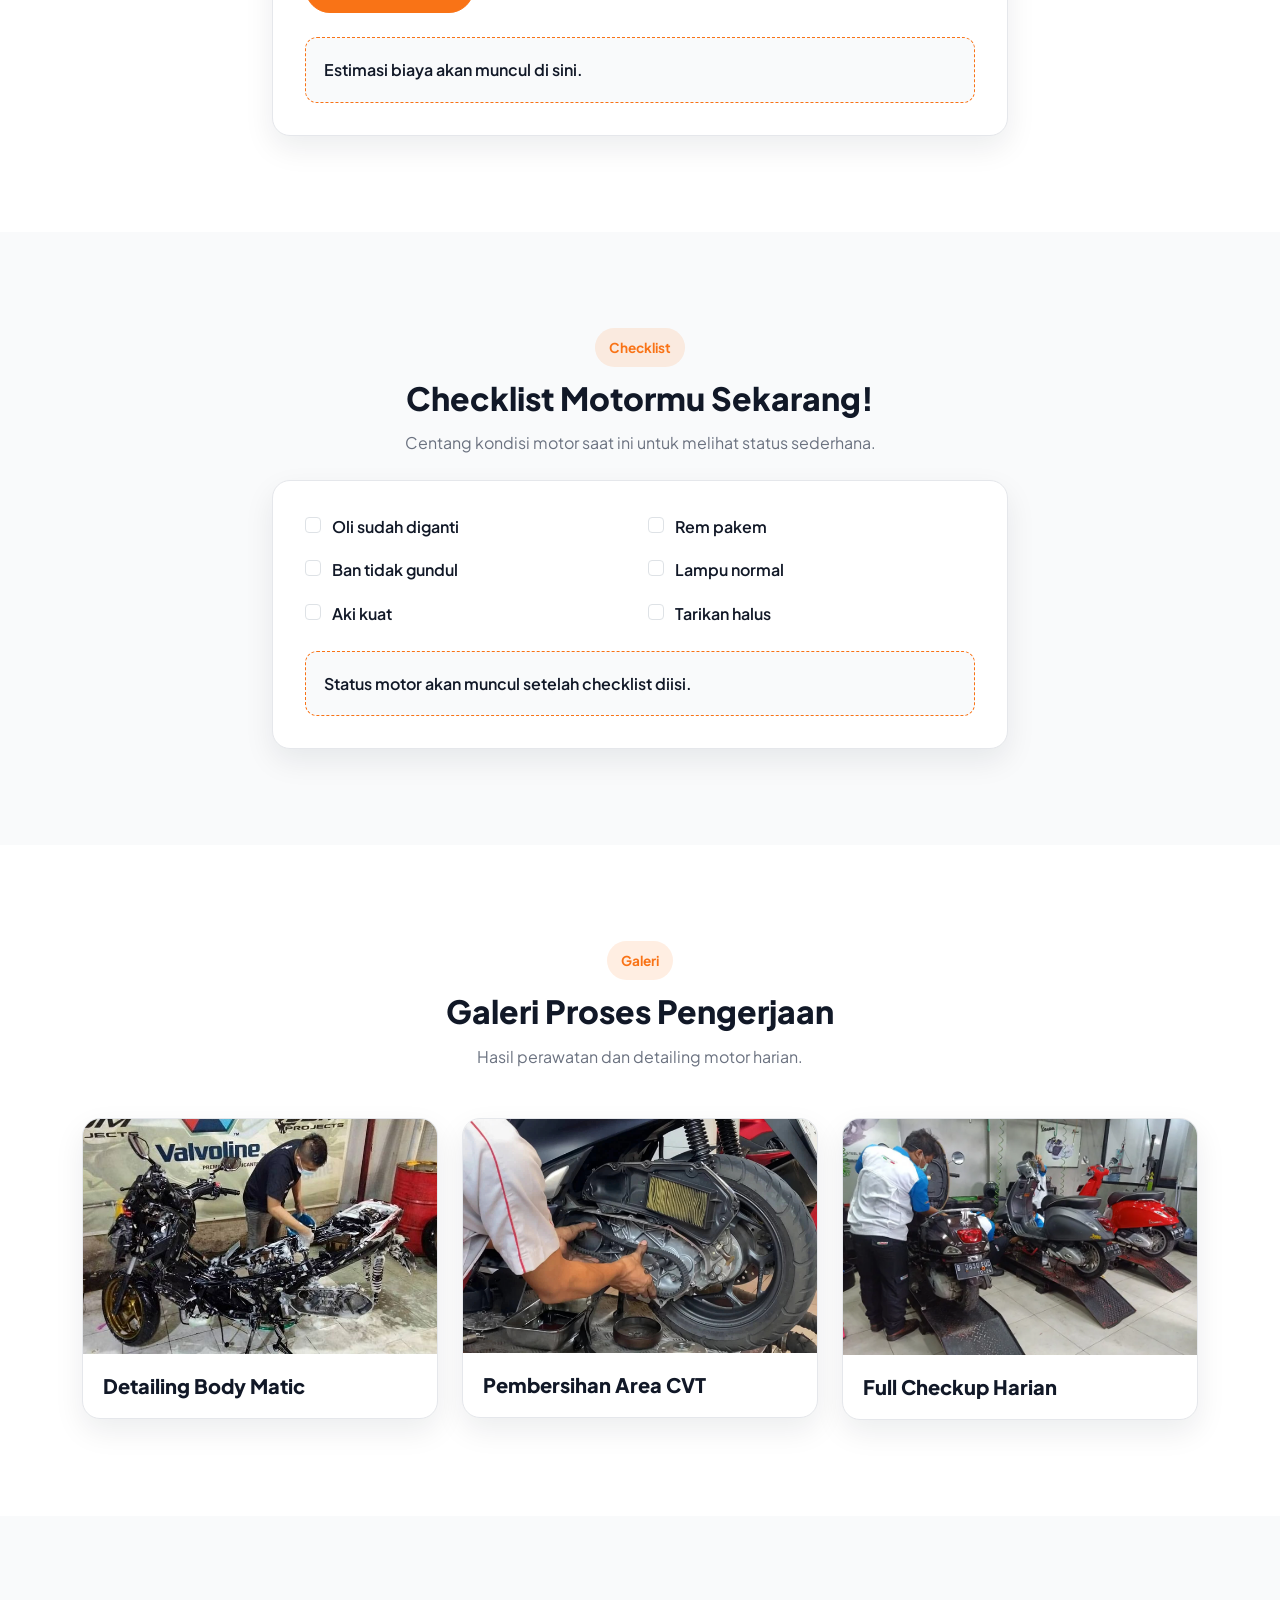
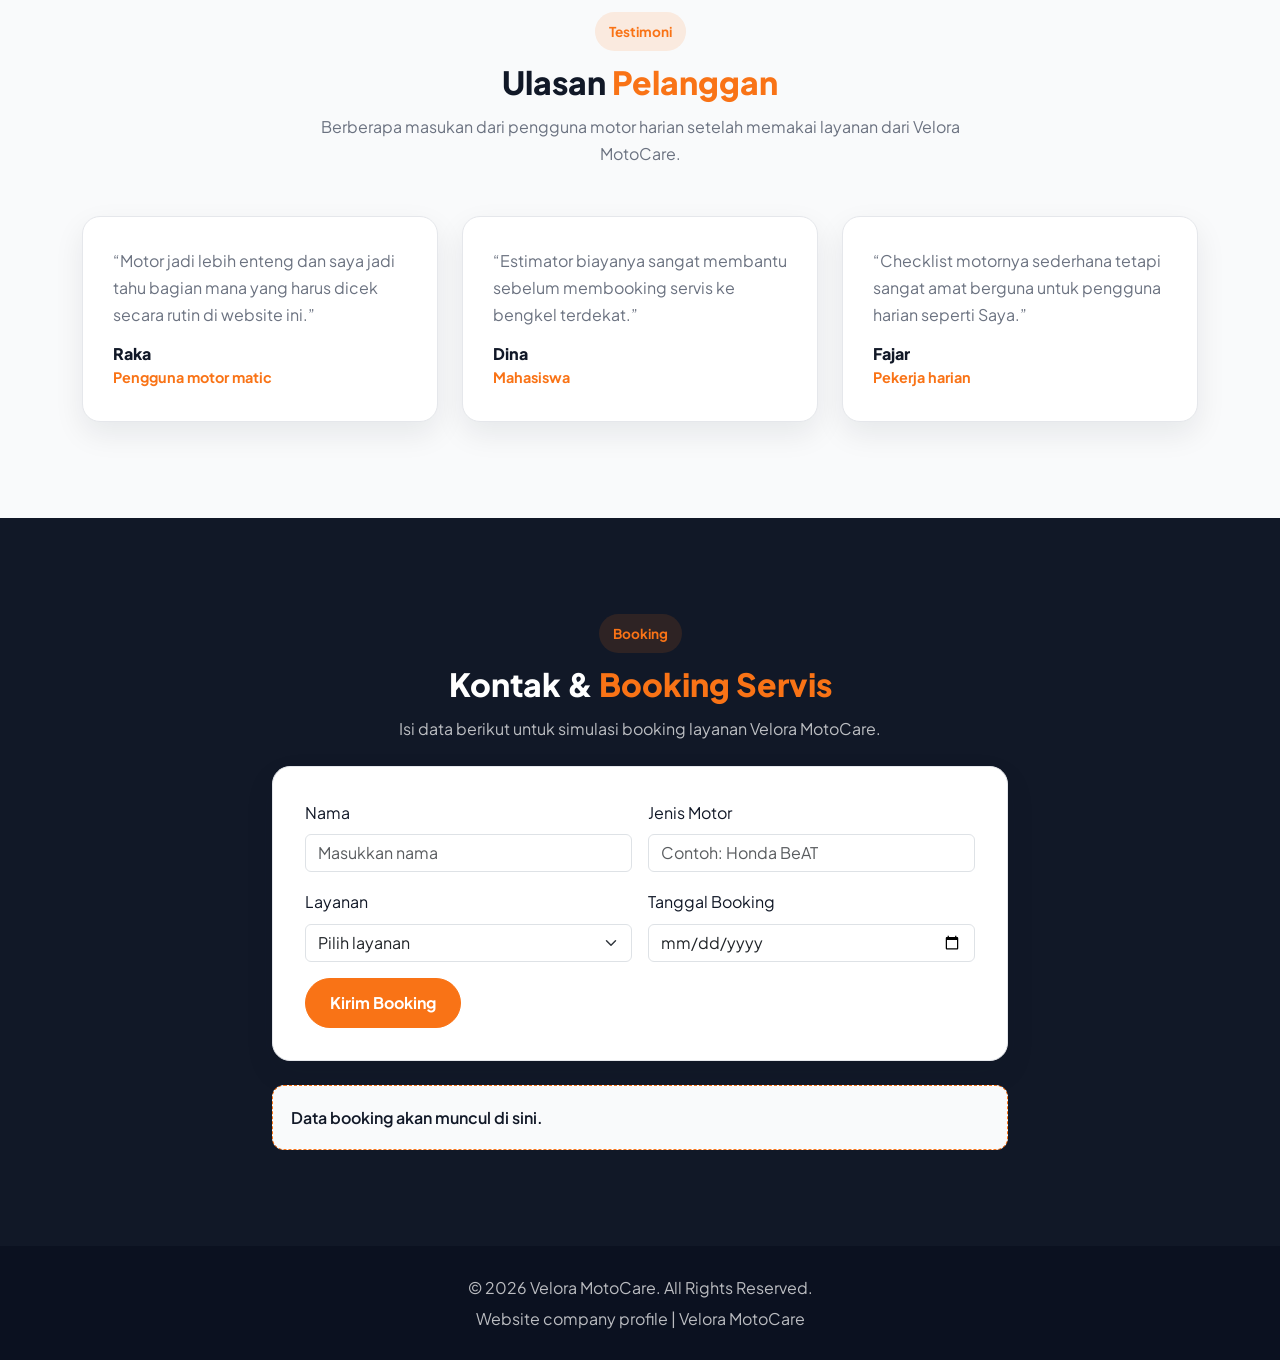
==== commit 34632180: "poles berberapa span, dan menambah animasi counter dari 0 di section tentang kami" ====
--- a/index.html
+++ b/index.html
@@ -74,7 +74,7 @@
             <span class="section-badge">Detailing • Perawatan • Inspeksi</span>
 
             <h1 class="hero-title mt-3">
-              Bikin Motormu, Sehat Tiap Hari.
+              Bikin Motormu,<span>Sehat Tiap Hari.</span>
             </h1>
 
             <p class="hero-description mt-3">
@@ -112,7 +112,7 @@
       <div class="container">
         <div class="section-heading text-center">
           <span class="section-badge">Masalah Harian</span>
-          <h2>Masalah Motor yang Sering Diabaikan</h2>
+          <h2>Motor yang Sering Diabaikan</h2>
           <p>
             Banyak pengguna motor baru sadar saat motor sudah berat, boros,
             atau tidak nyaman digunakan.
@@ -159,7 +159,7 @@
     <section id="about" class="section-padding">
       <div class="container">
         <div class="row align-items-center g-5">
-          <div class="col-lg-6">
+          <div class="section-heading col-lg-6">
             <span class="section-badge">Tentang Kami</span>
             <h2>Perawatan Motor yang Lebih Terarah</h2>
             <p>
@@ -175,21 +175,21 @@
           </div>
 
           <div class="col-lg-6">
-            <div class="about-highlight">
-              <div>
-                <h3>3+</h3>
-                <p>Paket Perawatan</p>
-              </div>
-              <div>
-                <h3>6</h3>
-                <p>Checklist Motor</p>
-              </div>
-              <div>
-                <h3>12K</h3>
-                <p>Rekomendasi KM</p>
-              </div>
-            </div>
-          </div>
+  <div class="about-highlight">
+    <div>
+      <h3 class="counter" data-target="3" data-suffix="+">0</h3>
+      <p>Paket Perawatan</p>
+    </div>
+    <div>
+      <h3 class="counter" data-target="6">0</h3>
+      <p>Checklist Motor</p>
+    </div>
+    <div>
+      <h3 class="counter" data-target="12" data-suffix="K">0</h3>
+      <p>Rekomendasi KM</p>
+    </div>
+  </div>
+</div>
         </div>
       </div>
     </section>
@@ -538,7 +538,7 @@
       <div class="container">
         <div class="section-heading text-center">
           <span class="section-badge">Testimoni</span>
-          <h2>Apa Kata Pelanggan?</h2>
+          <h2>Ulasan <span>Pelanggan</span></h2>
           <p>
             Berberapa masukan dari pengguna motor harian setelah memakai layanan dari Velora MotoCare.
           </p>
@@ -577,7 +577,7 @@
       <div class="container">
         <div class="section-heading text-center">
           <span class="section-badge">Booking</span>
-          <h2>Kontak & Booking Servis</h2>
+          <h2>Kontak & <span>Booking Servis</span></h2>
           <p>
             Isi data berikut untuk simulasi booking layanan Velora MotoCare.
           </p>
--- a/style.css
+++ b/style.css
@@ -78,6 +78,10 @@
   margin-bottom: 12px;
 }
 
+.section-heading h2 span {
+  color: var(--color-orange);
+}
+
 .section-heading p {
   color: var(--color-muted);
   margin-bottom: 0;
@@ -161,6 +165,7 @@
 }
 
 /* ===== SECTION: HERO ===== */
+
 .hero-section {
   color: var(--color-white);
   background:
@@ -173,6 +178,10 @@
   line-height: 1.05;
   font-weight: 800;
   letter-spacing: -2px;
+}
+
+.hero-title span {
+  color: var(--color-orange);
 }
 
 .hero-description {
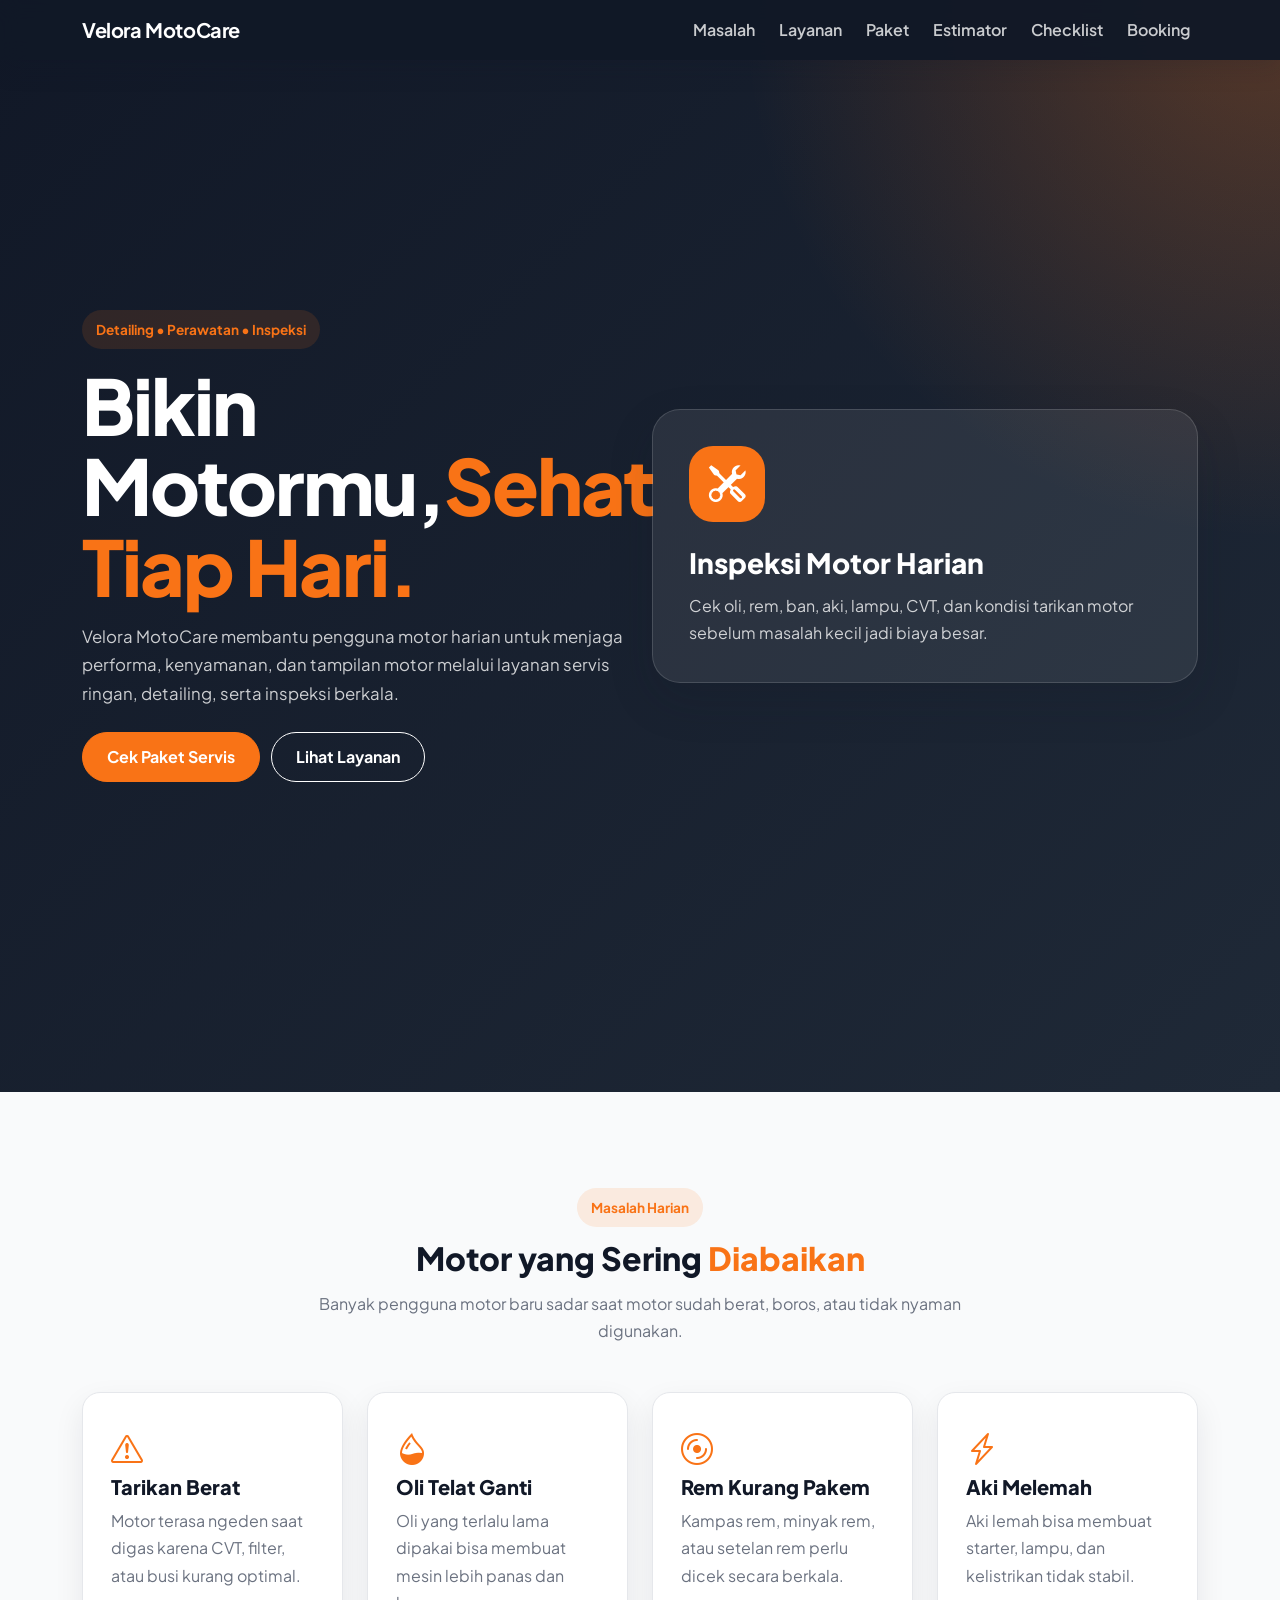
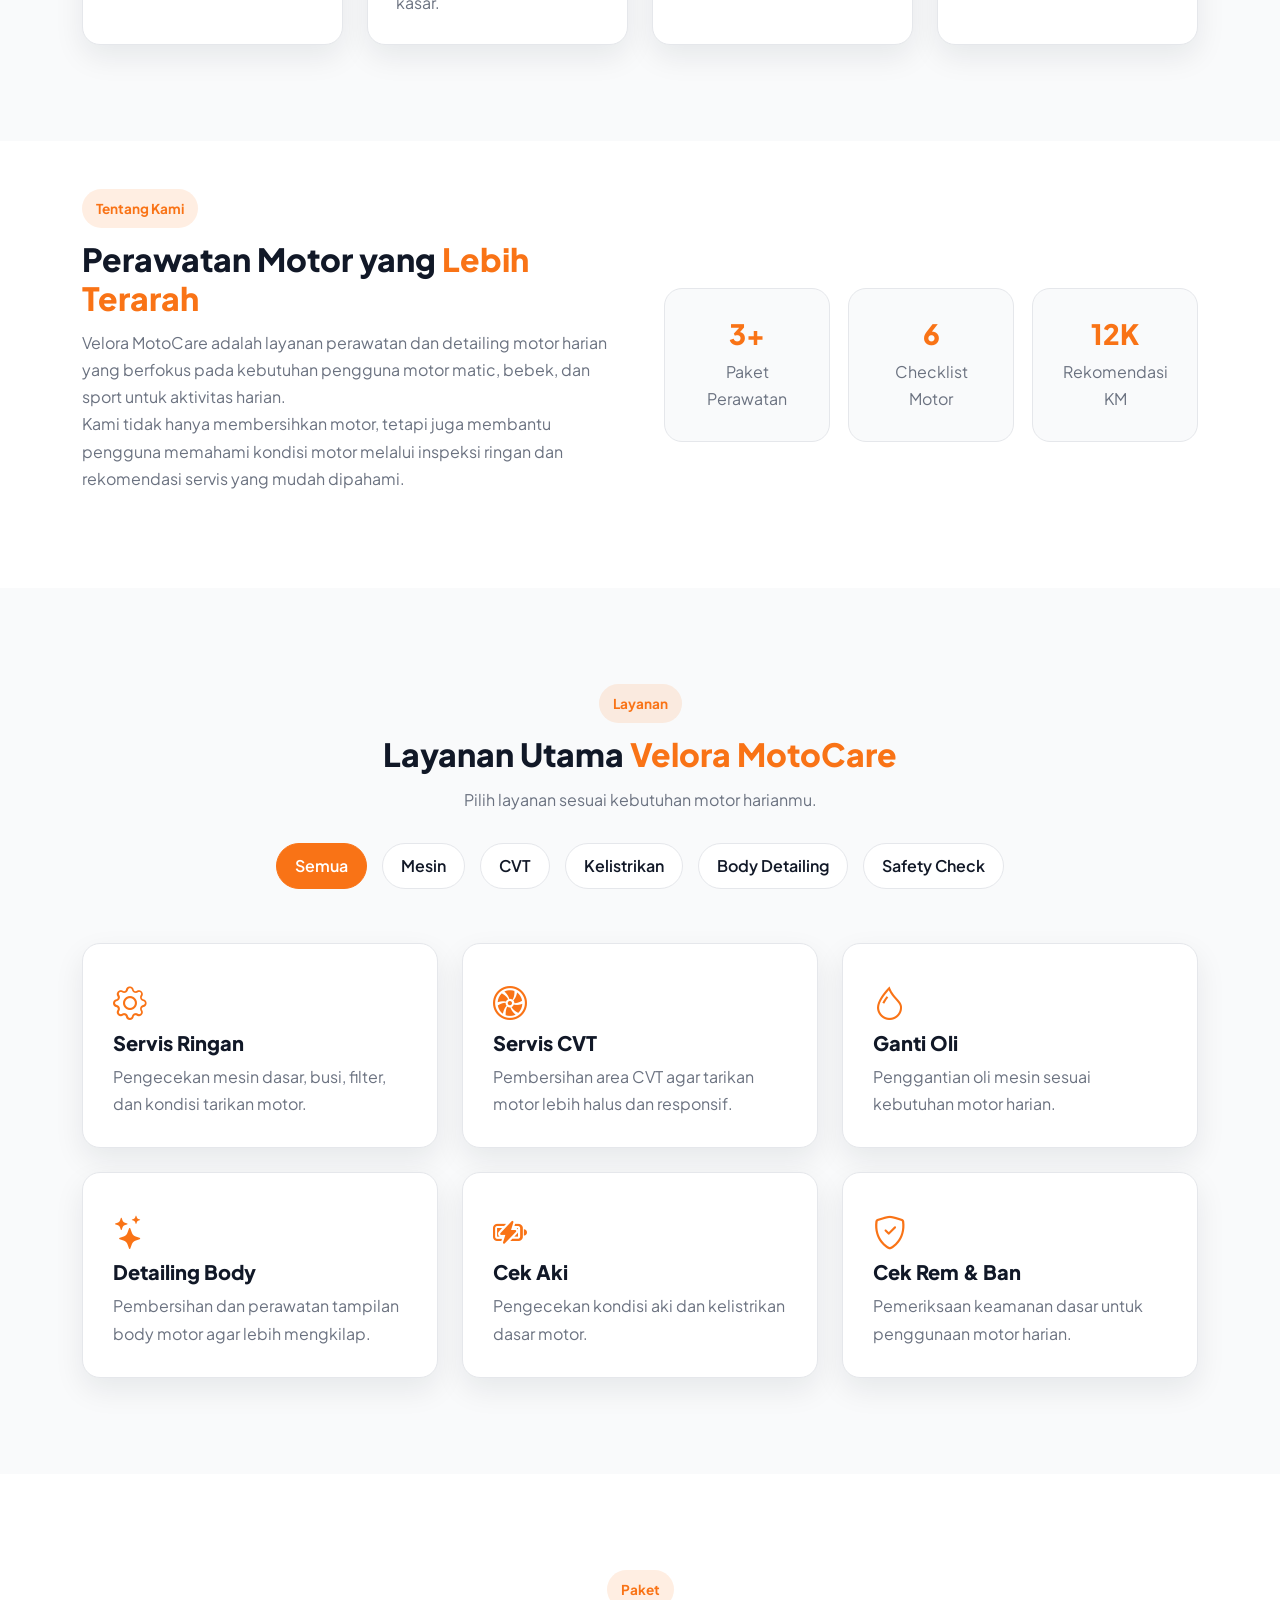
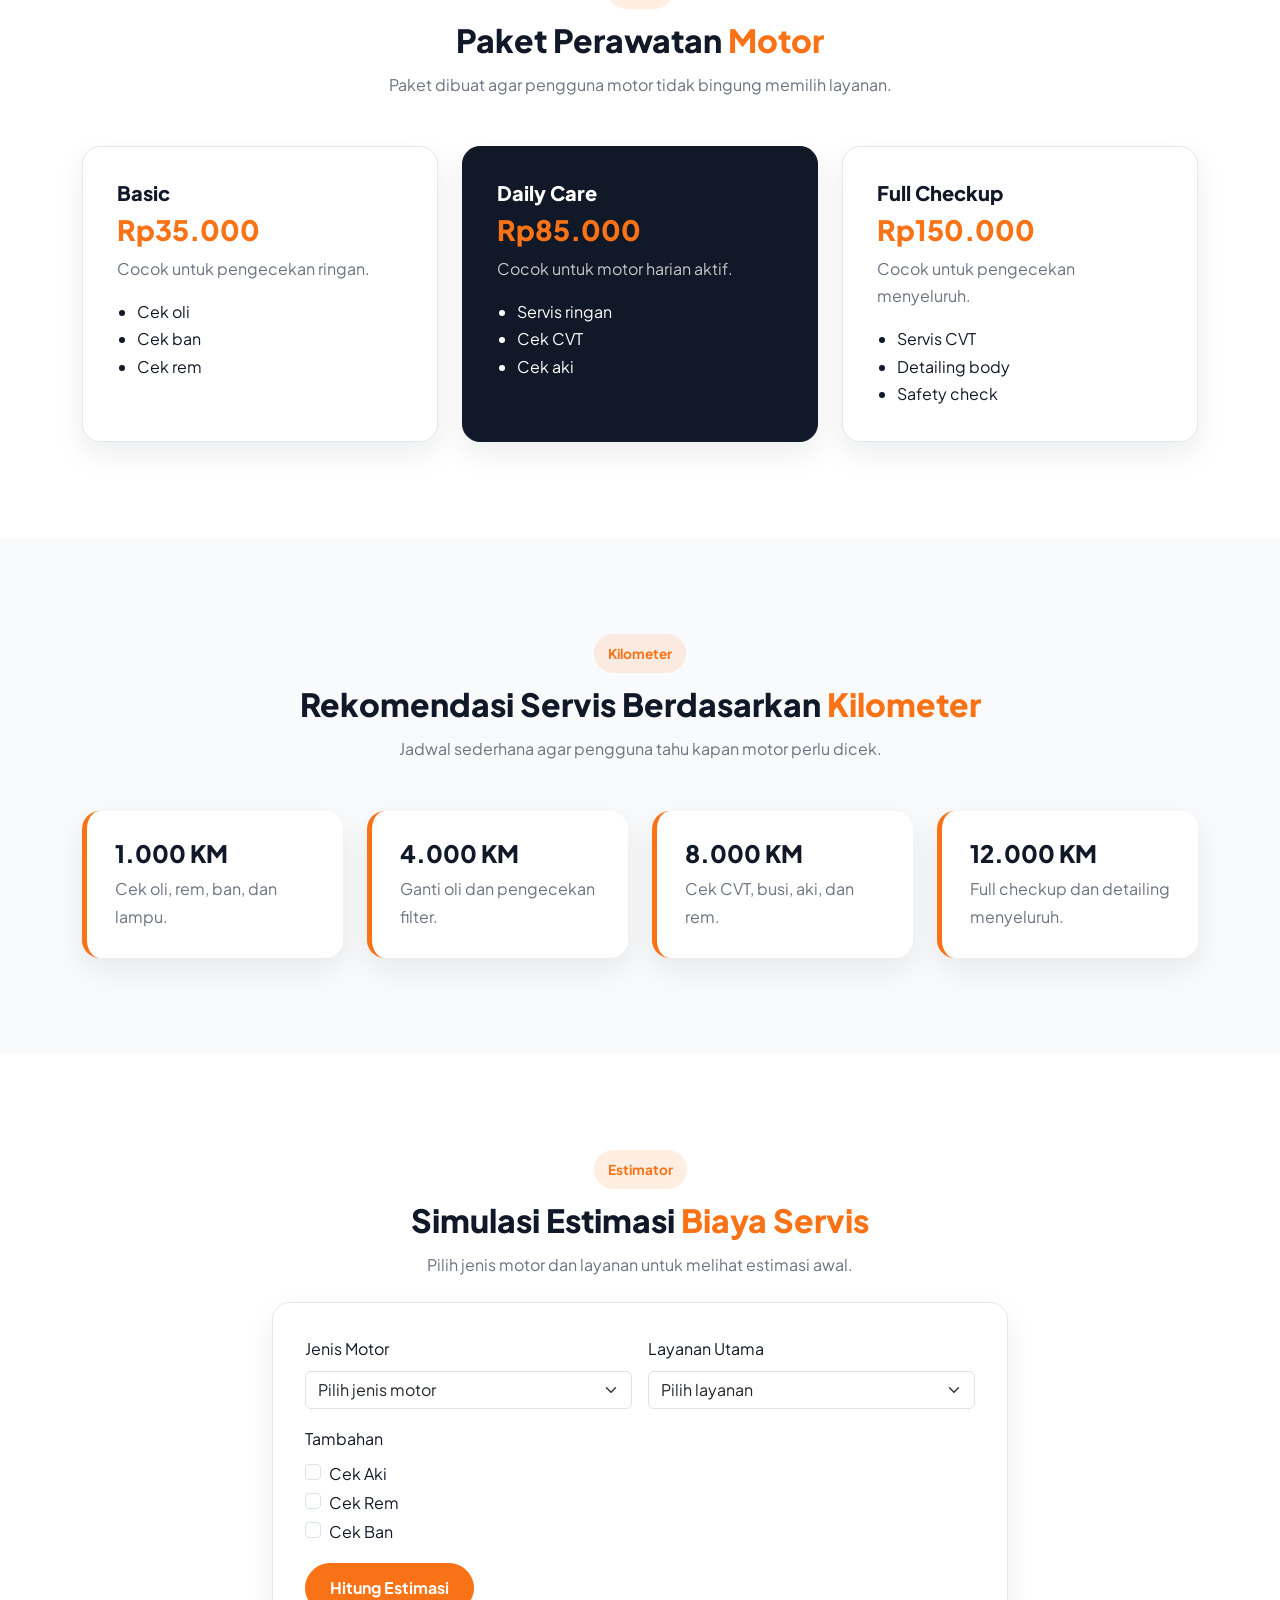
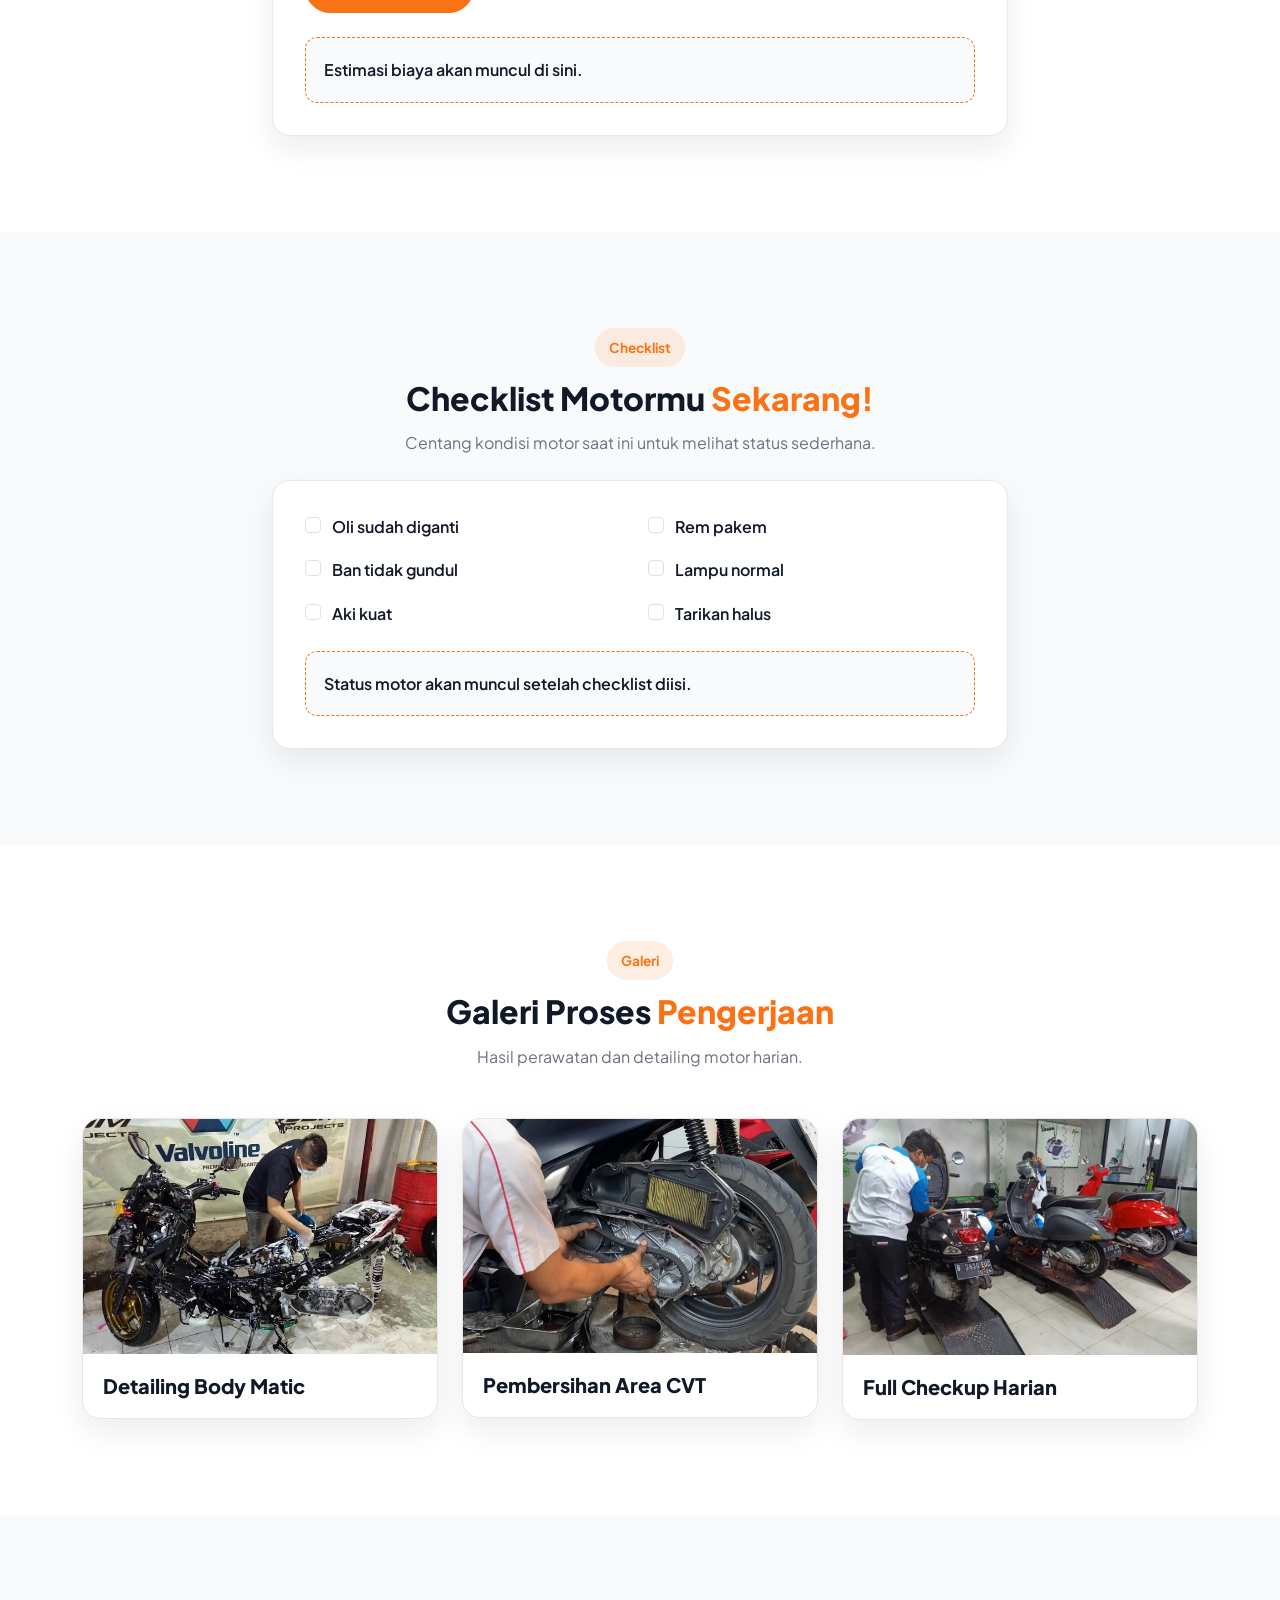
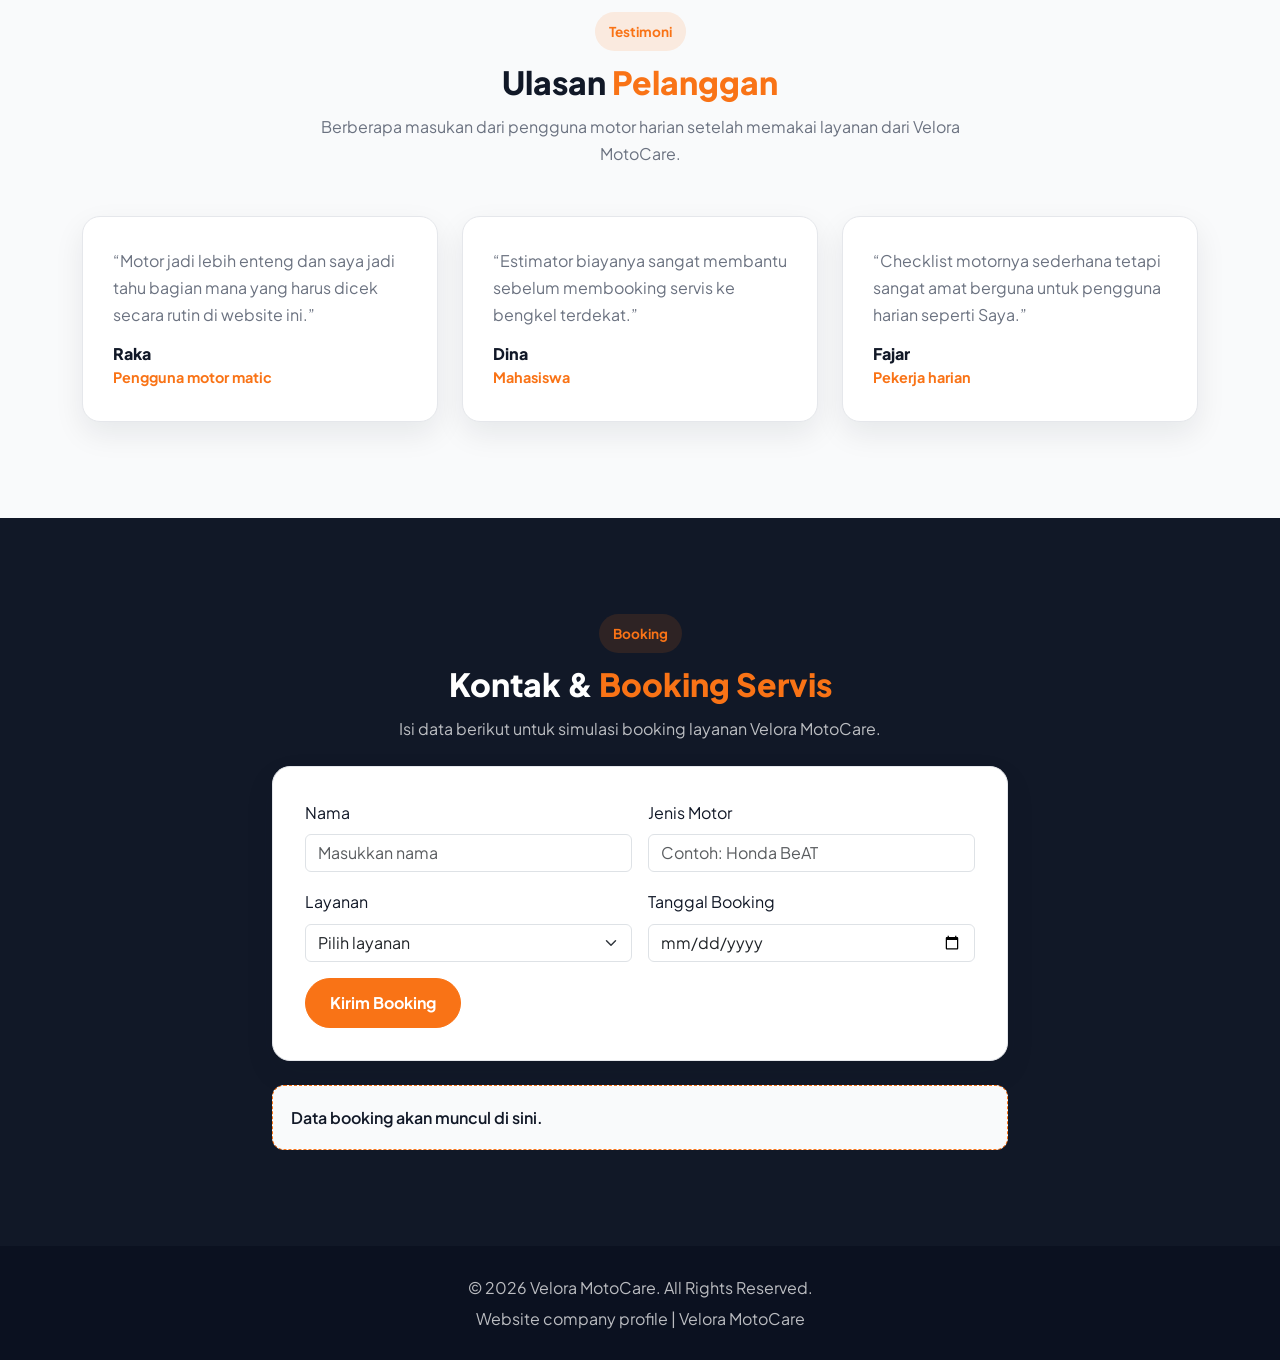
==== commit f9ed9b24: "poles span dikit" ====
--- a/index.html
+++ b/index.html
@@ -112,7 +112,7 @@
       <div class="container">
         <div class="section-heading text-center">
           <span class="section-badge">Masalah Harian</span>
-          <h2>Motor yang Sering Diabaikan</h2>
+          <h2>Motor yang Sering <span>Diabaikan</span></h2>
           <p>
             Banyak pengguna motor baru sadar saat motor sudah berat, boros,
             atau tidak nyaman digunakan.
@@ -161,7 +161,7 @@
         <div class="row align-items-center g-5">
           <div class="section-heading col-lg-6">
             <span class="section-badge">Tentang Kami</span>
-            <h2>Perawatan Motor yang Lebih Terarah</h2>
+            <h2>Perawatan Motor yang <span>Lebih Terarah</span></h2>
             <p>
               Velora MotoCare adalah layanan perawatan dan detailing motor harian
               yang berfokus pada kebutuhan pengguna motor matic, bebek, dan sport
@@ -199,7 +199,7 @@
       <div class="container">
         <div class="section-heading text-center">
           <span class="section-badge">Layanan</span>
-          <h2>Layanan Utama Velora MotoCare</h2>
+          <h2>Layanan Utama <span>Velora MotoCare</span></h2>
           <p>
             Pilih layanan sesuai kebutuhan motor harianmu.
           </p>
@@ -271,7 +271,7 @@
       <div class="container">
         <div class="section-heading text-center">
           <span class="section-badge">Paket</span>
-          <h2>Paket Perawatan Motor</h2>
+          <h2>Paket Perawatan <span>Motor</span></h2>
           <p>
             Paket dibuat agar pengguna motor tidak bingung memilih layanan.
           </p>
@@ -325,7 +325,7 @@
       <div class="container">
         <div class="section-heading text-center">
           <span class="section-badge">Kilometer</span>
-          <h2>Rekomendasi Servis Berdasarkan Kilometer</h2>
+          <h2>Rekomendasi Servis Berdasarkan <span>Kilometer</span></h2>
           <p>
             Jadwal sederhana agar pengguna tahu kapan motor perlu dicek.
           </p>
@@ -368,7 +368,7 @@
       <div class="container">
         <div class="section-heading text-center">
           <span class="section-badge">Estimator</span>
-          <h2>Simulasi Estimasi Biaya Servis</h2>
+          <h2>Simulasi Estimasi <span>Biaya Servis</span></h2>
           <p>
             Pilih jenis motor dan layanan untuk melihat estimasi awal.
           </p>
@@ -441,7 +441,7 @@
       <div class="container">
         <div class="section-heading text-center">
           <span class="section-badge">Checklist</span>
-          <h2>Checklist Motormu Sekarang!</h2>
+          <h2>Checklist Motormu <span>Sekarang!</span></h2>
           <p>
             Centang kondisi motor saat ini untuk melihat status sederhana.
           </p>
@@ -496,7 +496,7 @@
       <div class="container">
         <div class="section-heading text-center">
           <span class="section-badge">Galeri</span>
-          <h2>Galeri Proses Pengerjaan</h2>
+          <h2>Galeri Proses <span>Pengerjaan</span></h2>
           <p>
             Hasil perawatan dan detailing motor harian.
           </p>
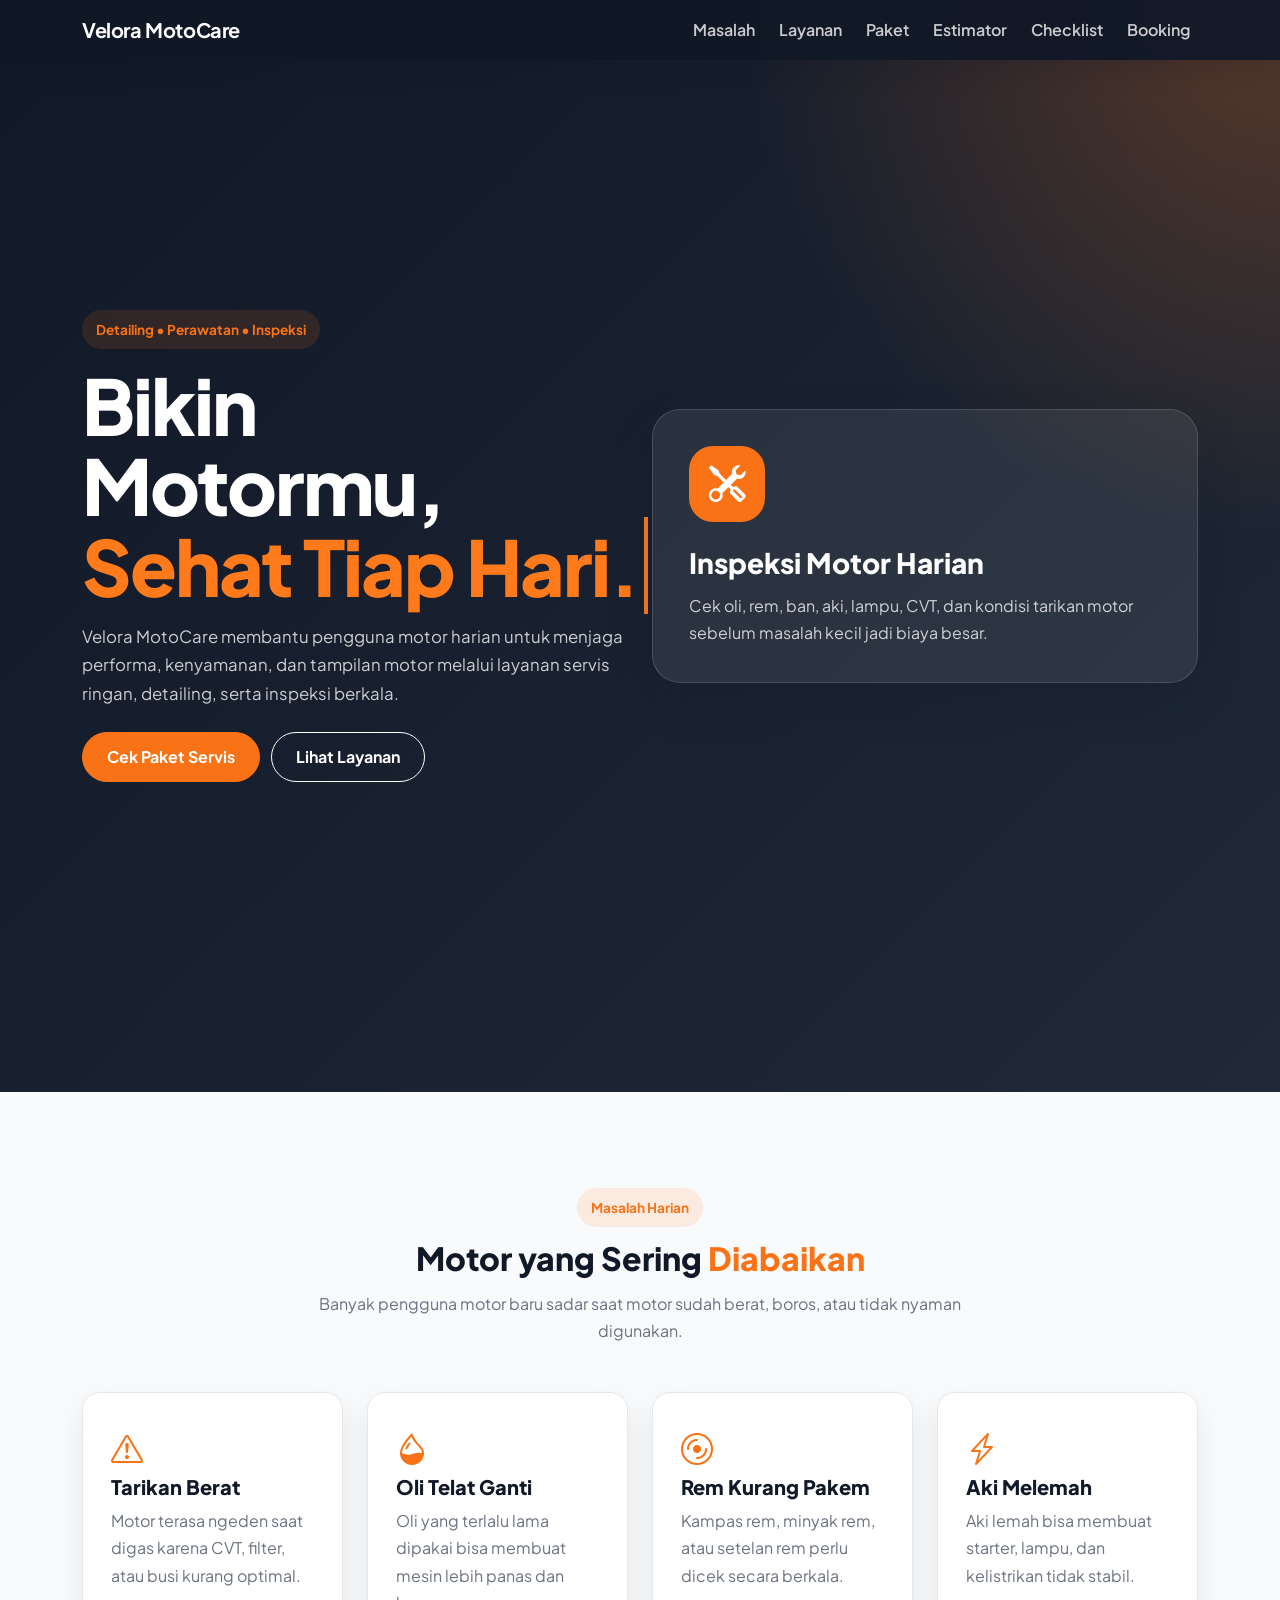
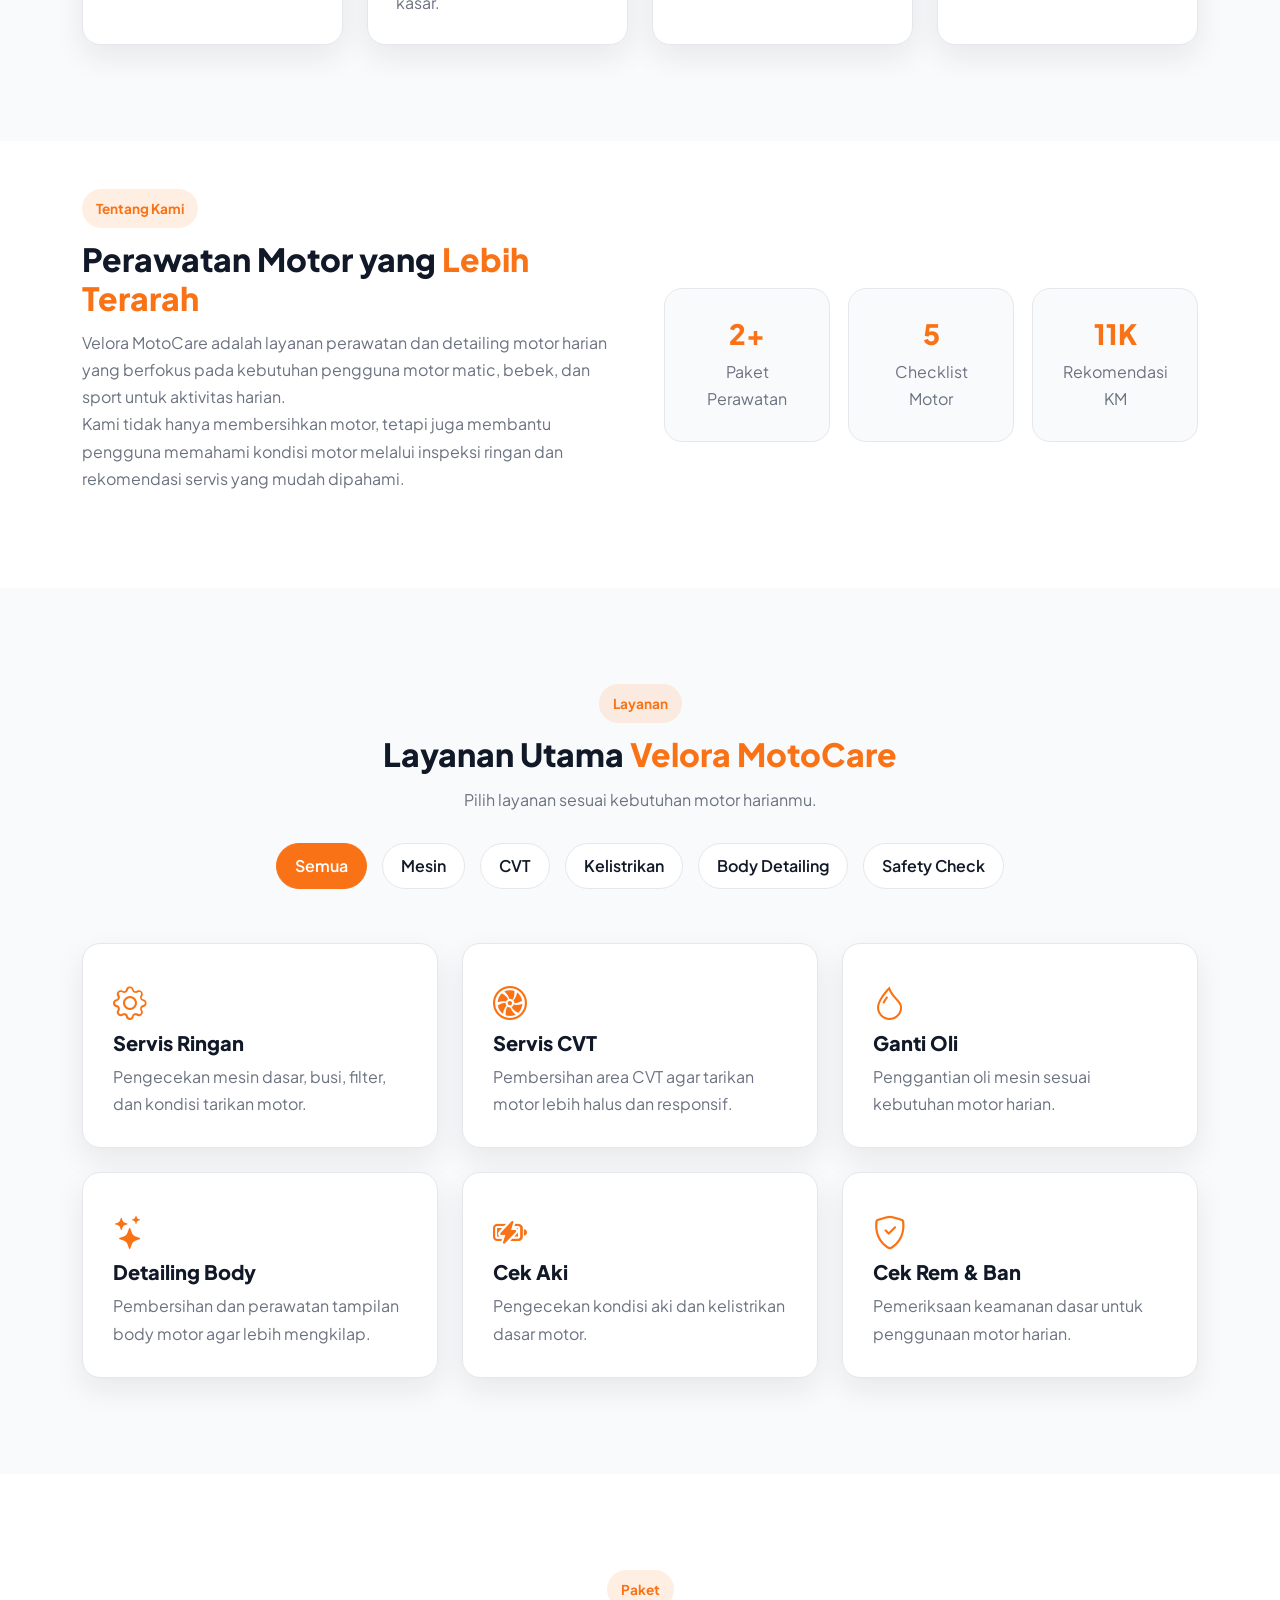
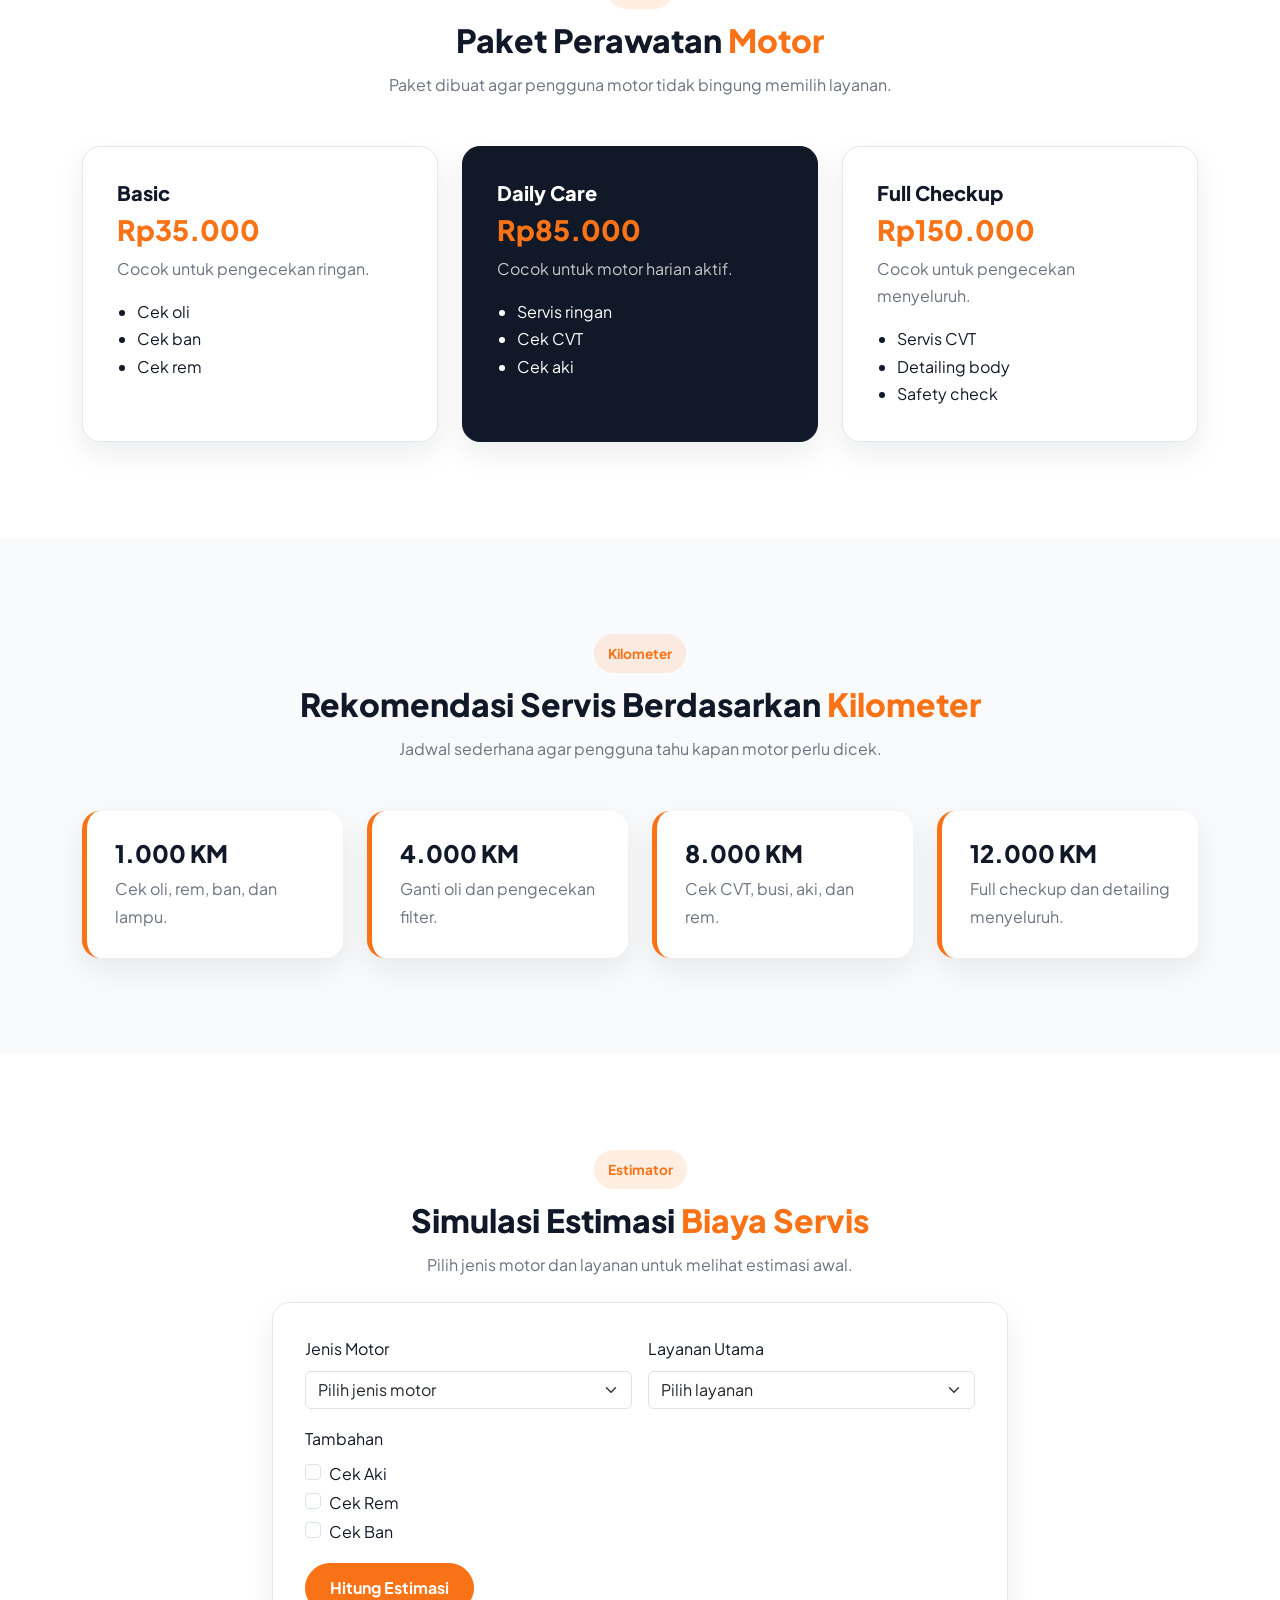
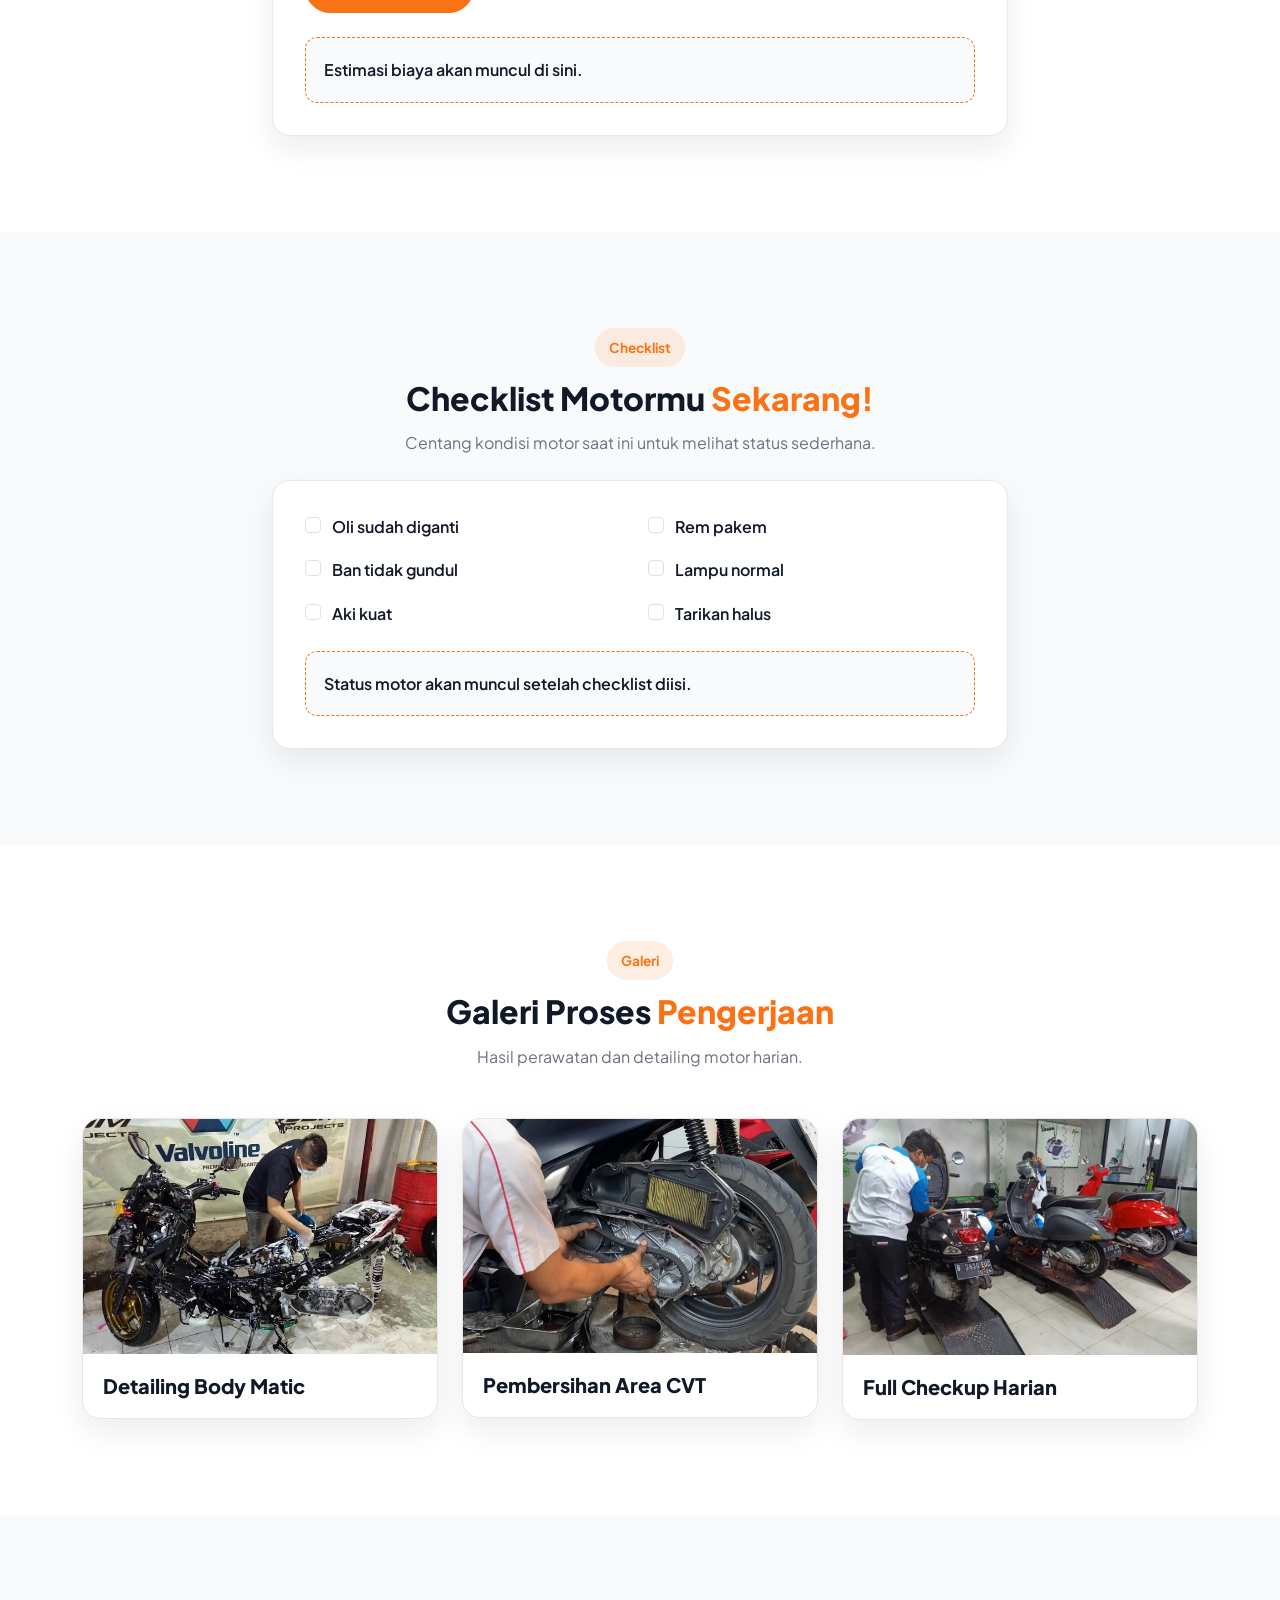
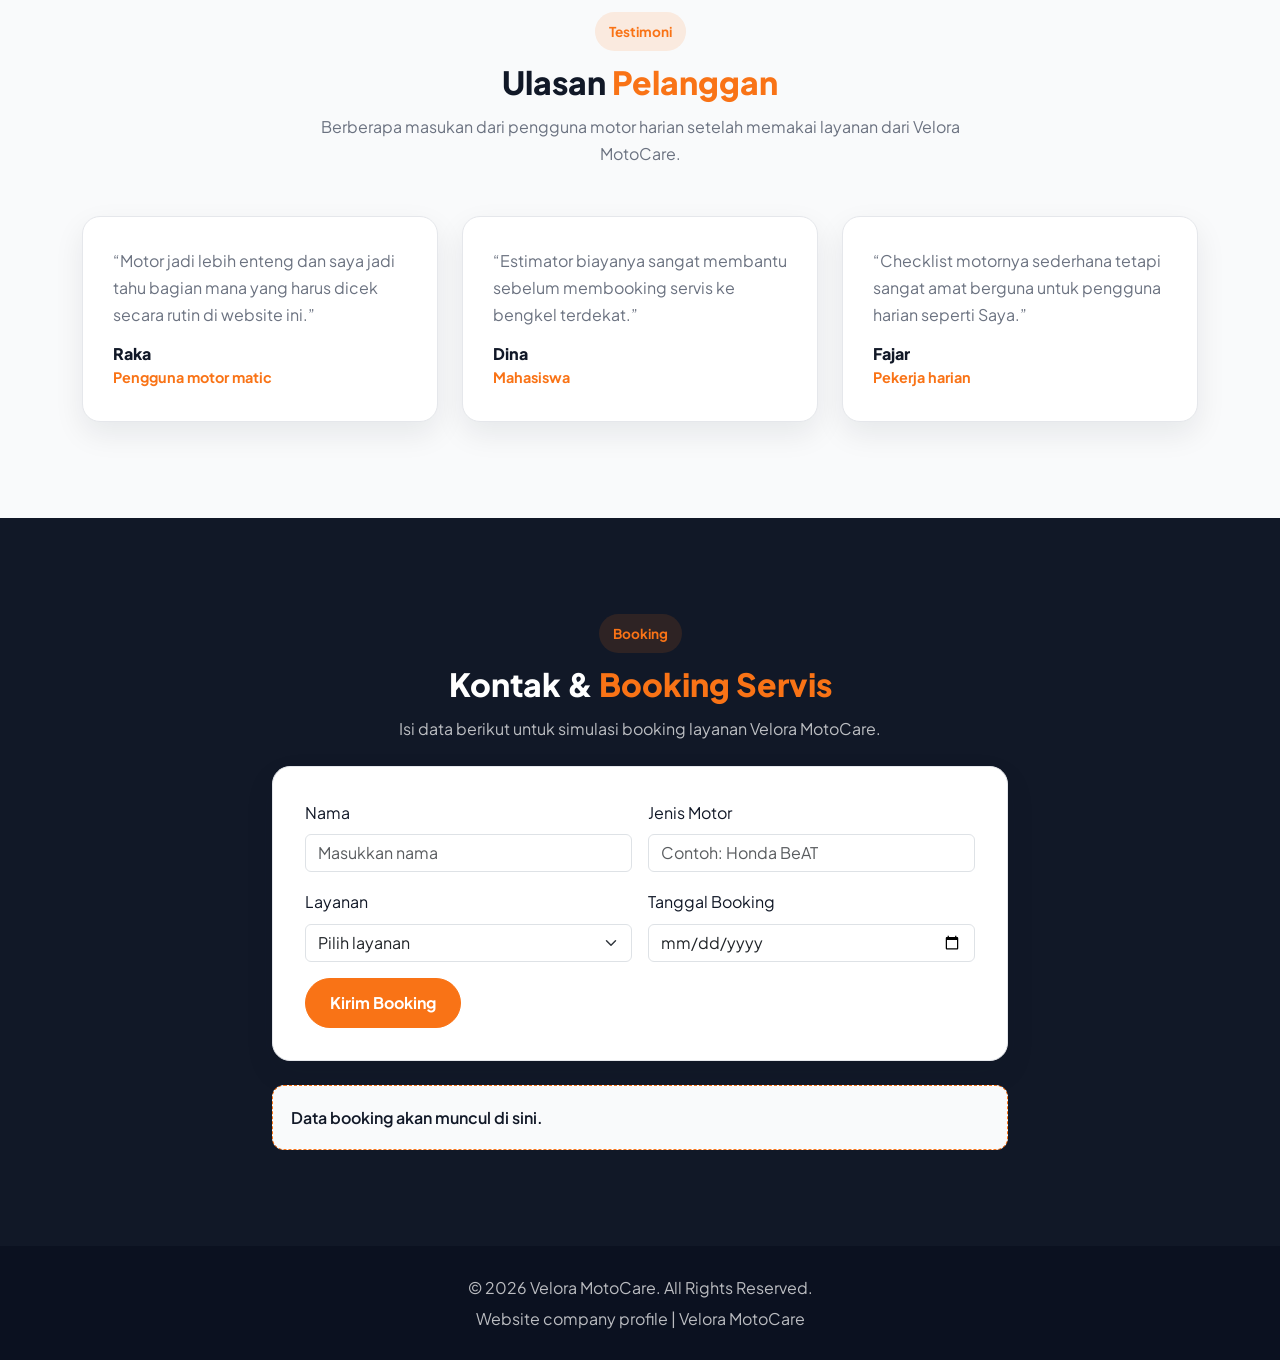
==== commit 966b3652: "membuat h1 hero jadi typing text" ====
--- a/index.html
+++ b/index.html
@@ -74,8 +74,8 @@
             <span class="section-badge">Detailing • Perawatan • Inspeksi</span>
 
             <h1 class="hero-title mt-3">
-              Bikin Motormu,<span>Sehat Tiap Hari.</span>
-            </h1>
+  Bikin Motormu, <span id="typing-text"></span>
+</h1>
 
             <p class="hero-description mt-3">
               Velora MotoCare membantu pengguna motor harian untuk menjaga performa,
--- a/style.css
+++ b/style.css
@@ -165,6 +165,26 @@
 }
 
 /* ===== SECTION: HERO ===== */
+/* + typing textt */
+
+#typing-text {
+  color: #ff7a1a;
+  border-right: 4px solid #ff7a1a;
+  padding-right: 6px;
+  white-space: nowrap;
+  animation: cursorBlink 0.8s infinite;
+}
+
+@keyframes cursorBlink {
+  0%, 50% {
+    border-color: #ff7a1a;
+  }
+
+  51%, 100% {
+    border-color: transparent;
+  }
+}
+
 
 .hero-section {
   color: var(--color-white);
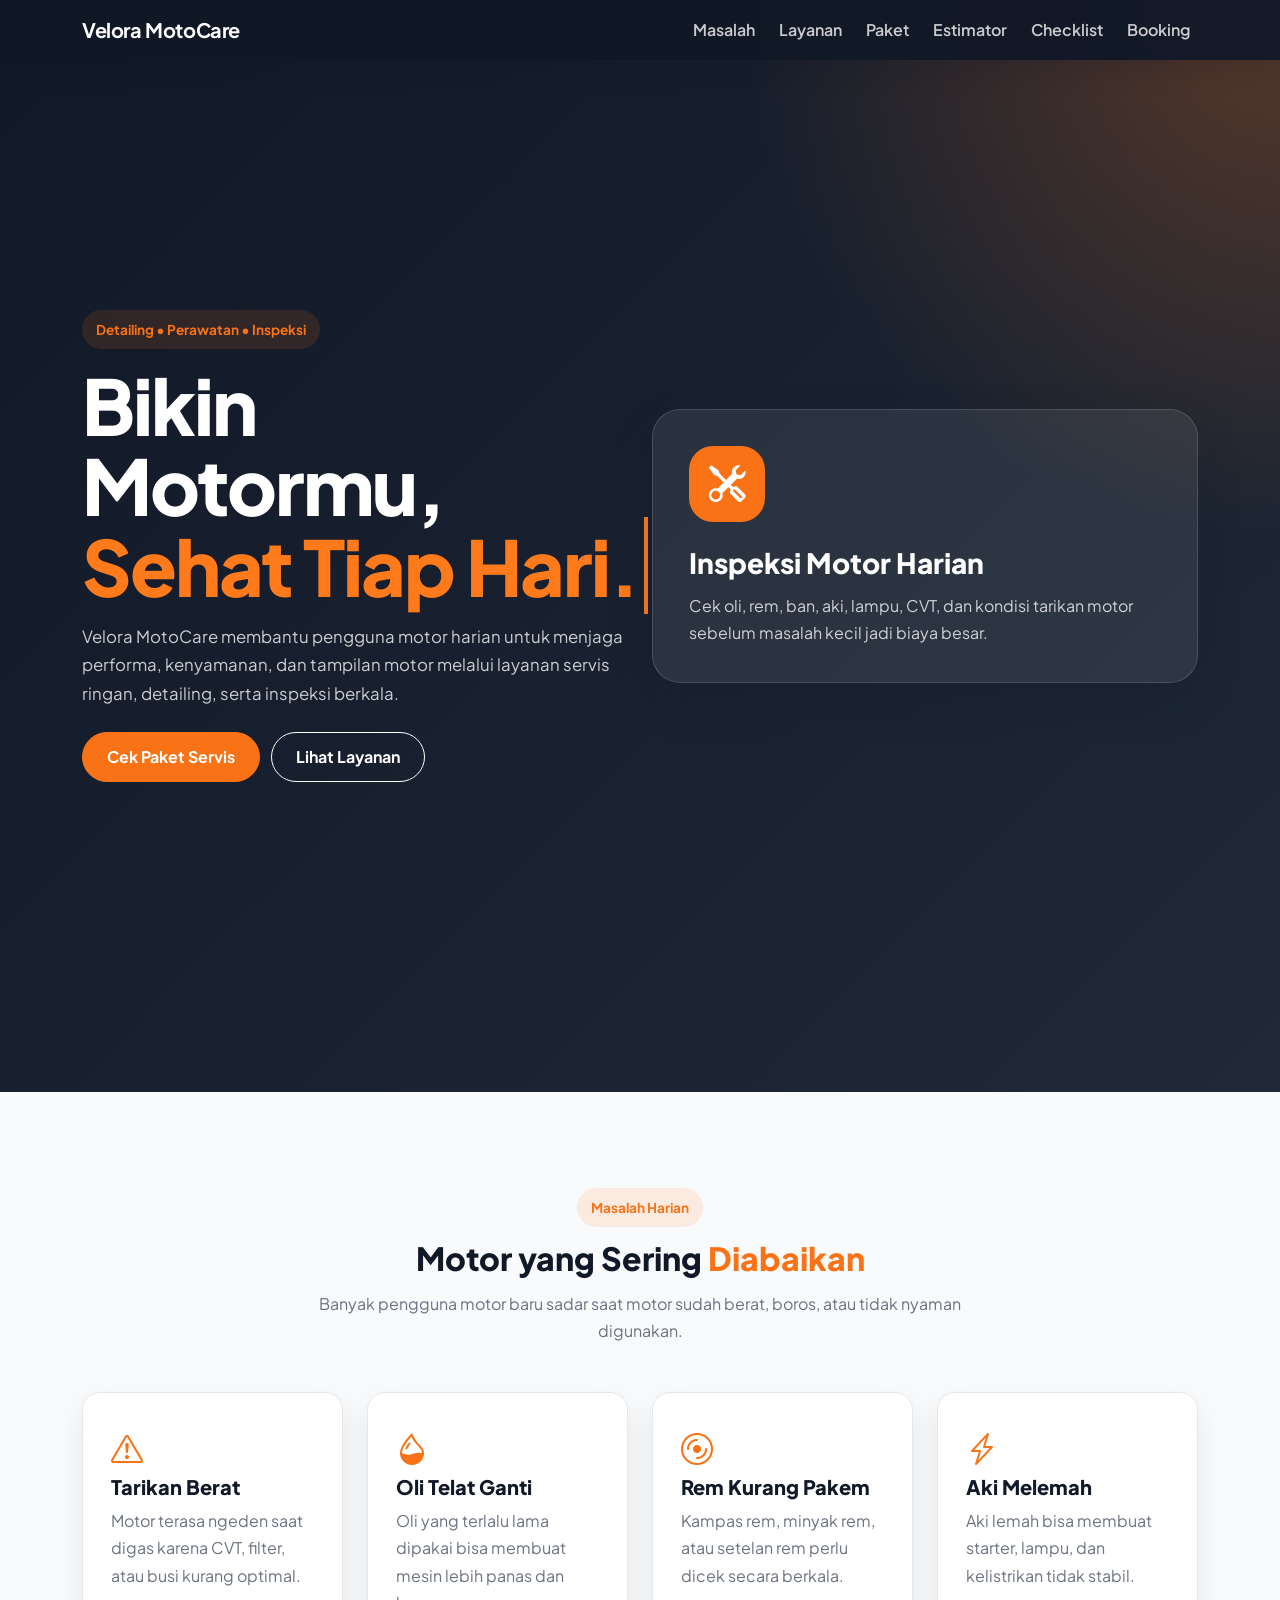
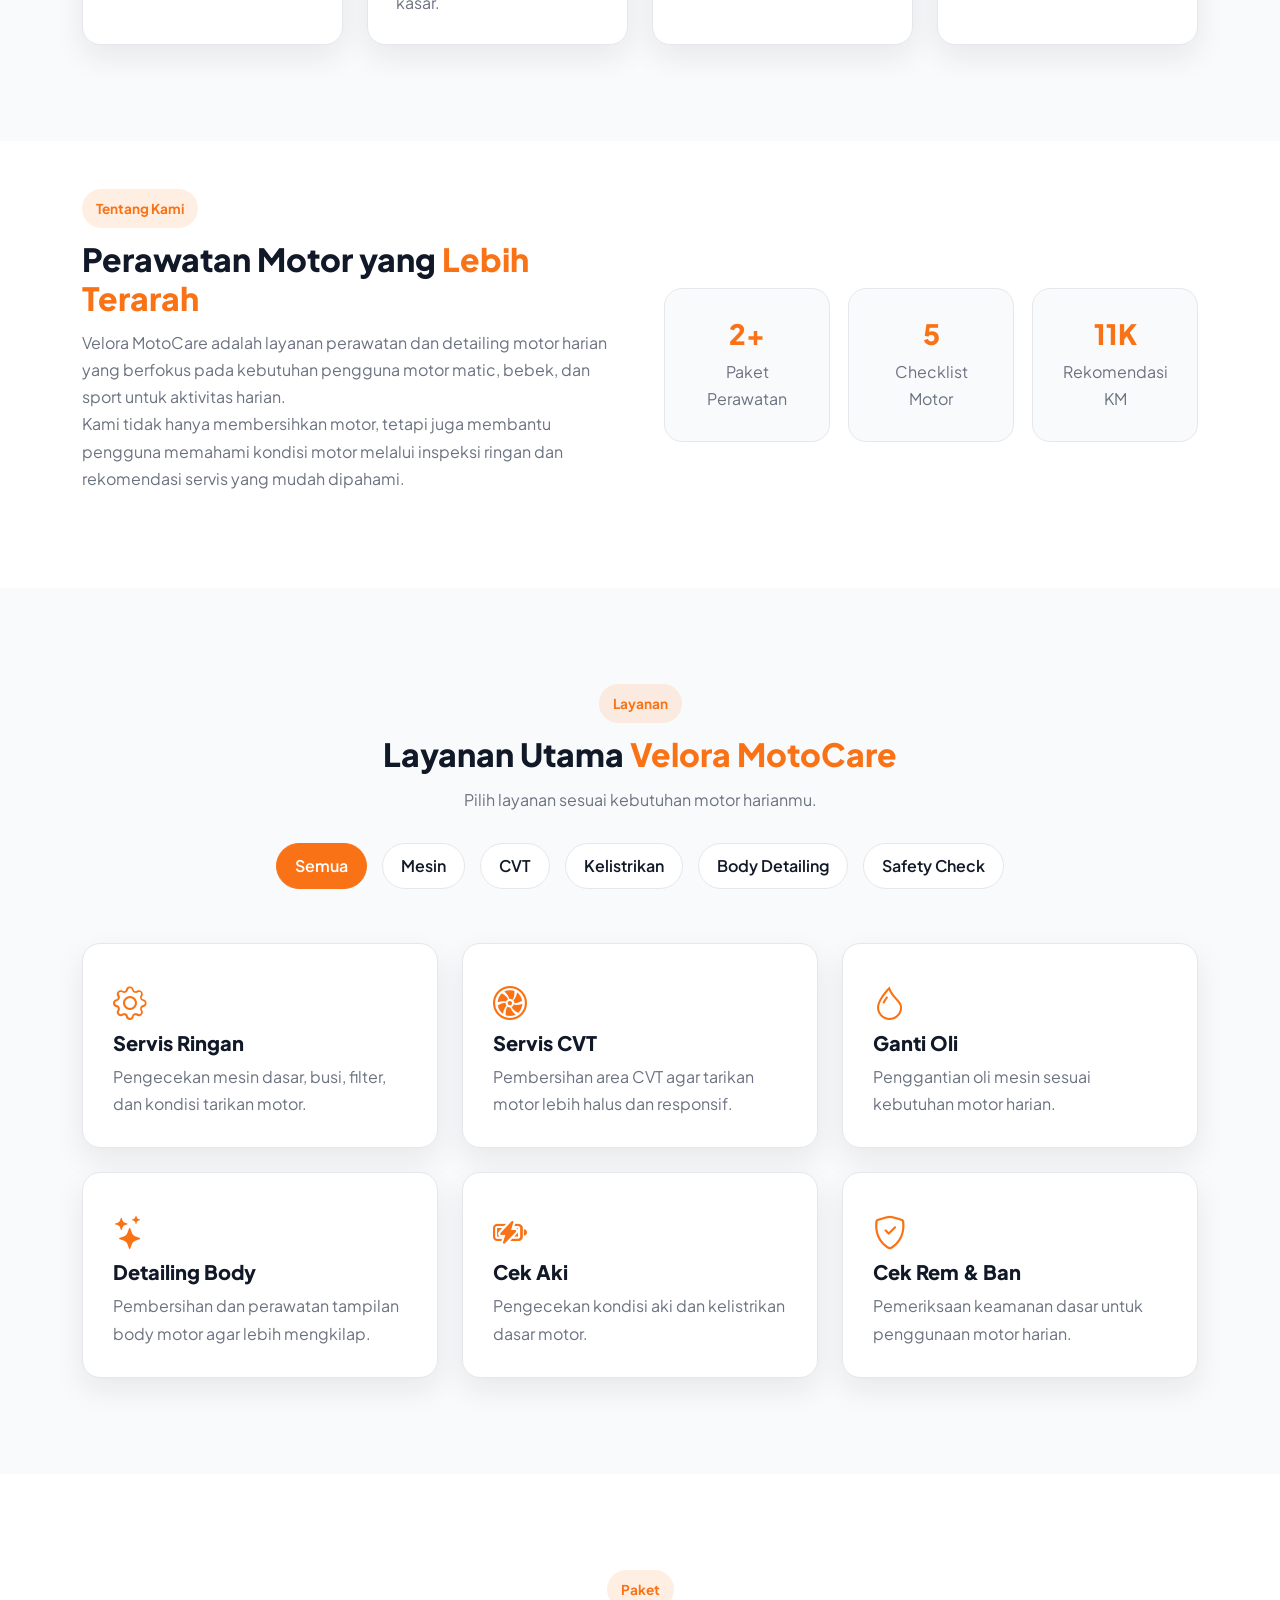
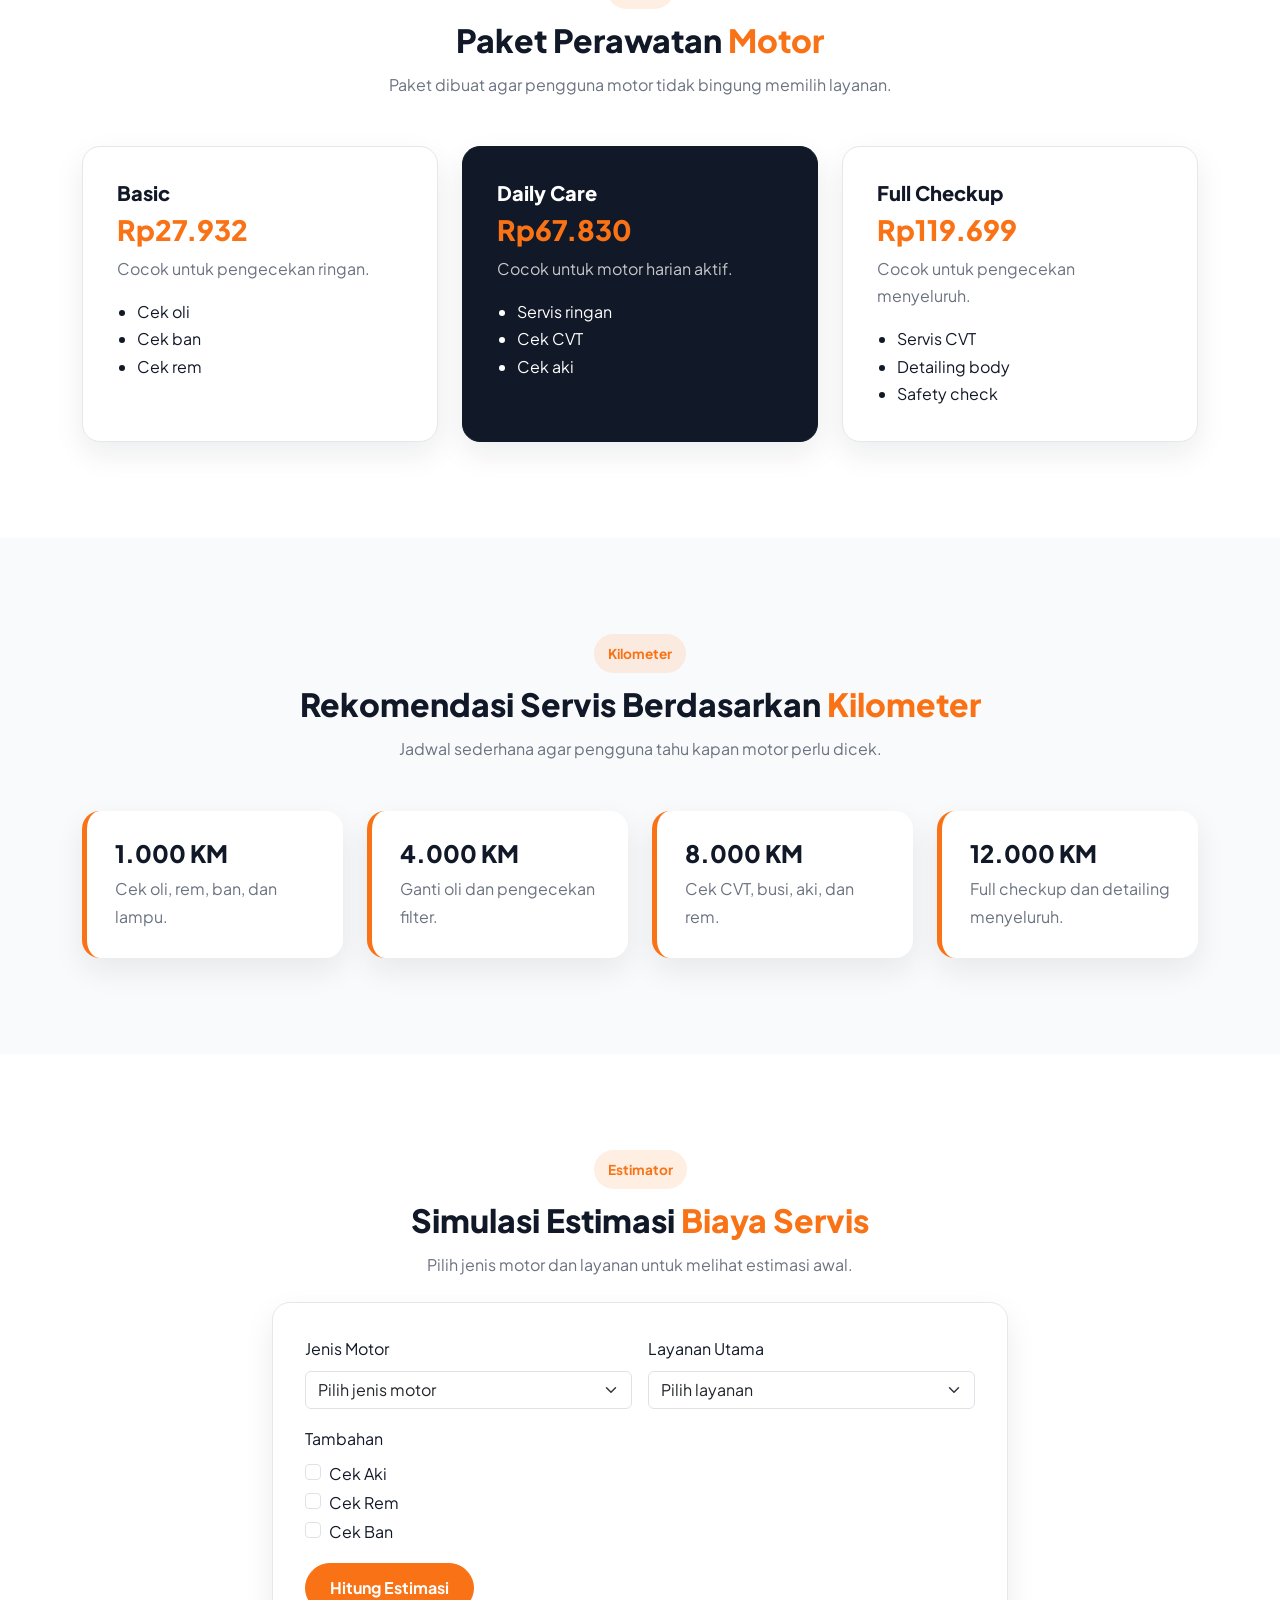
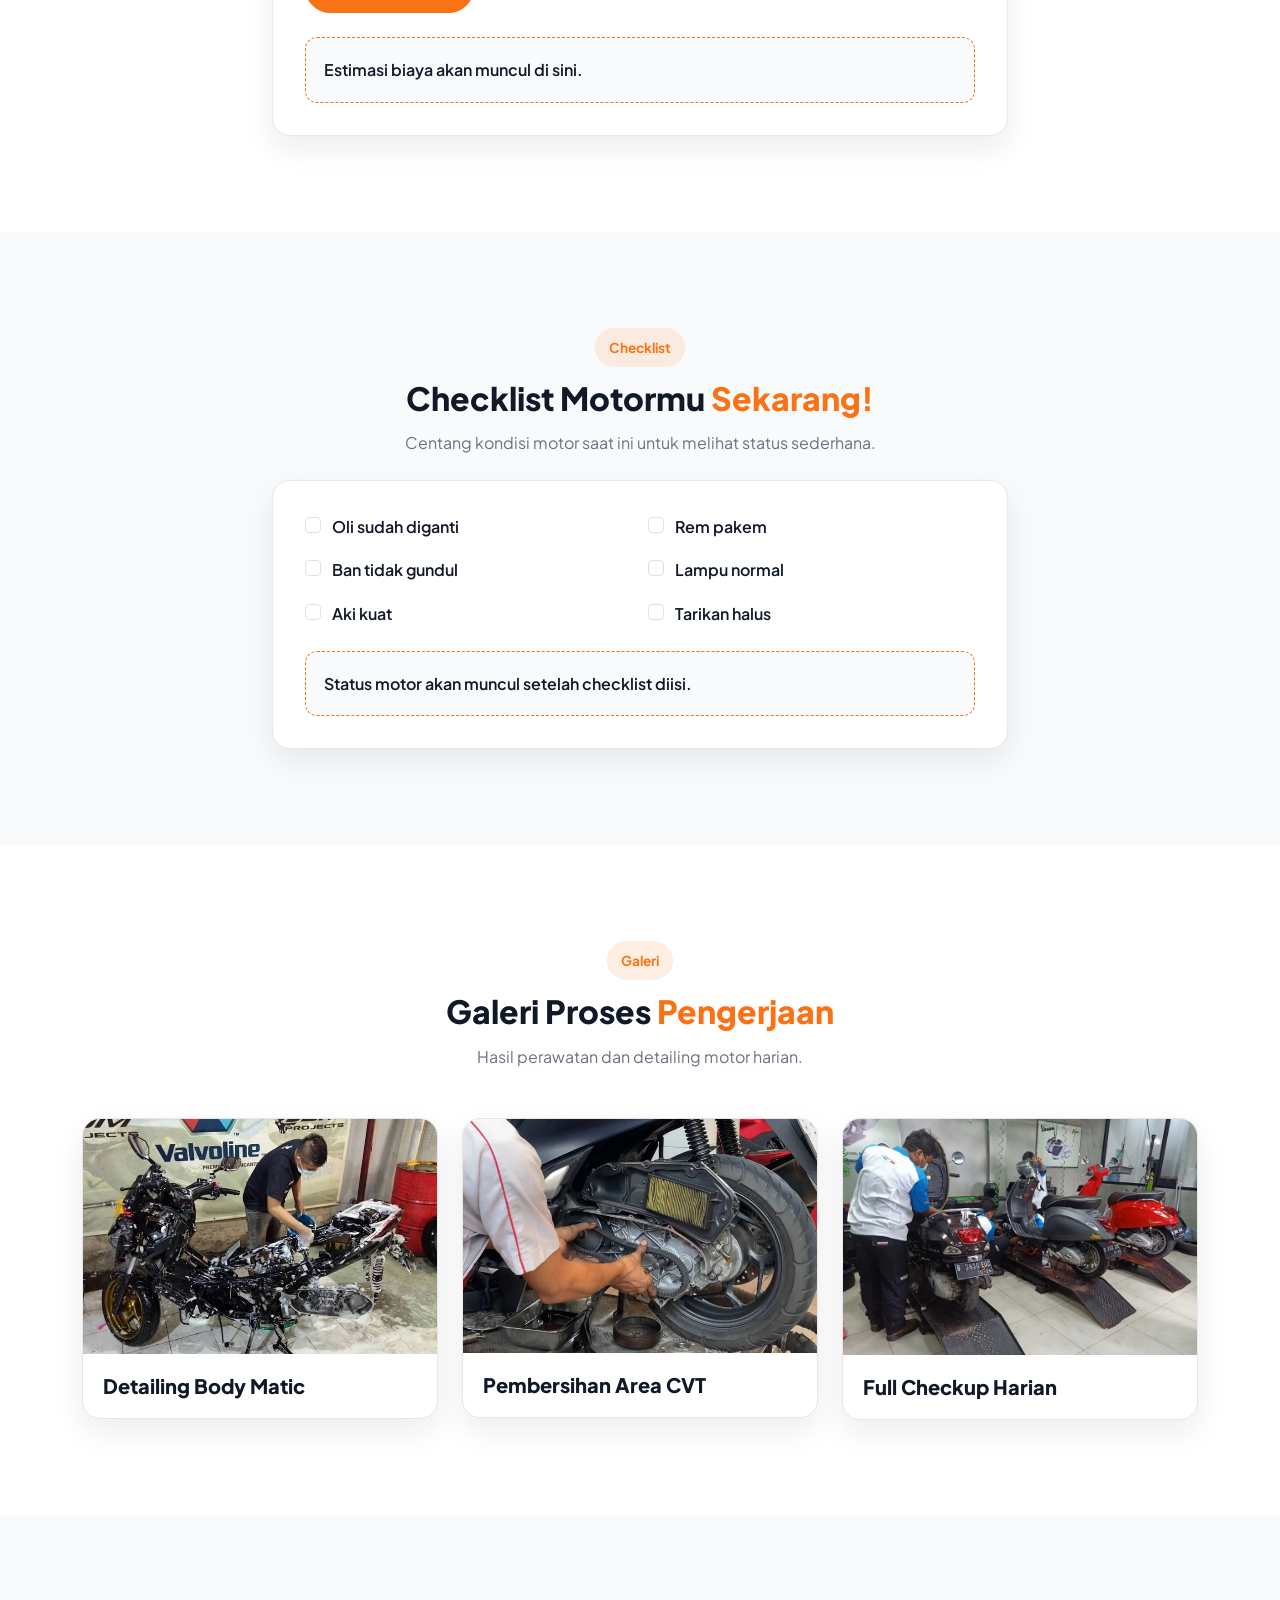
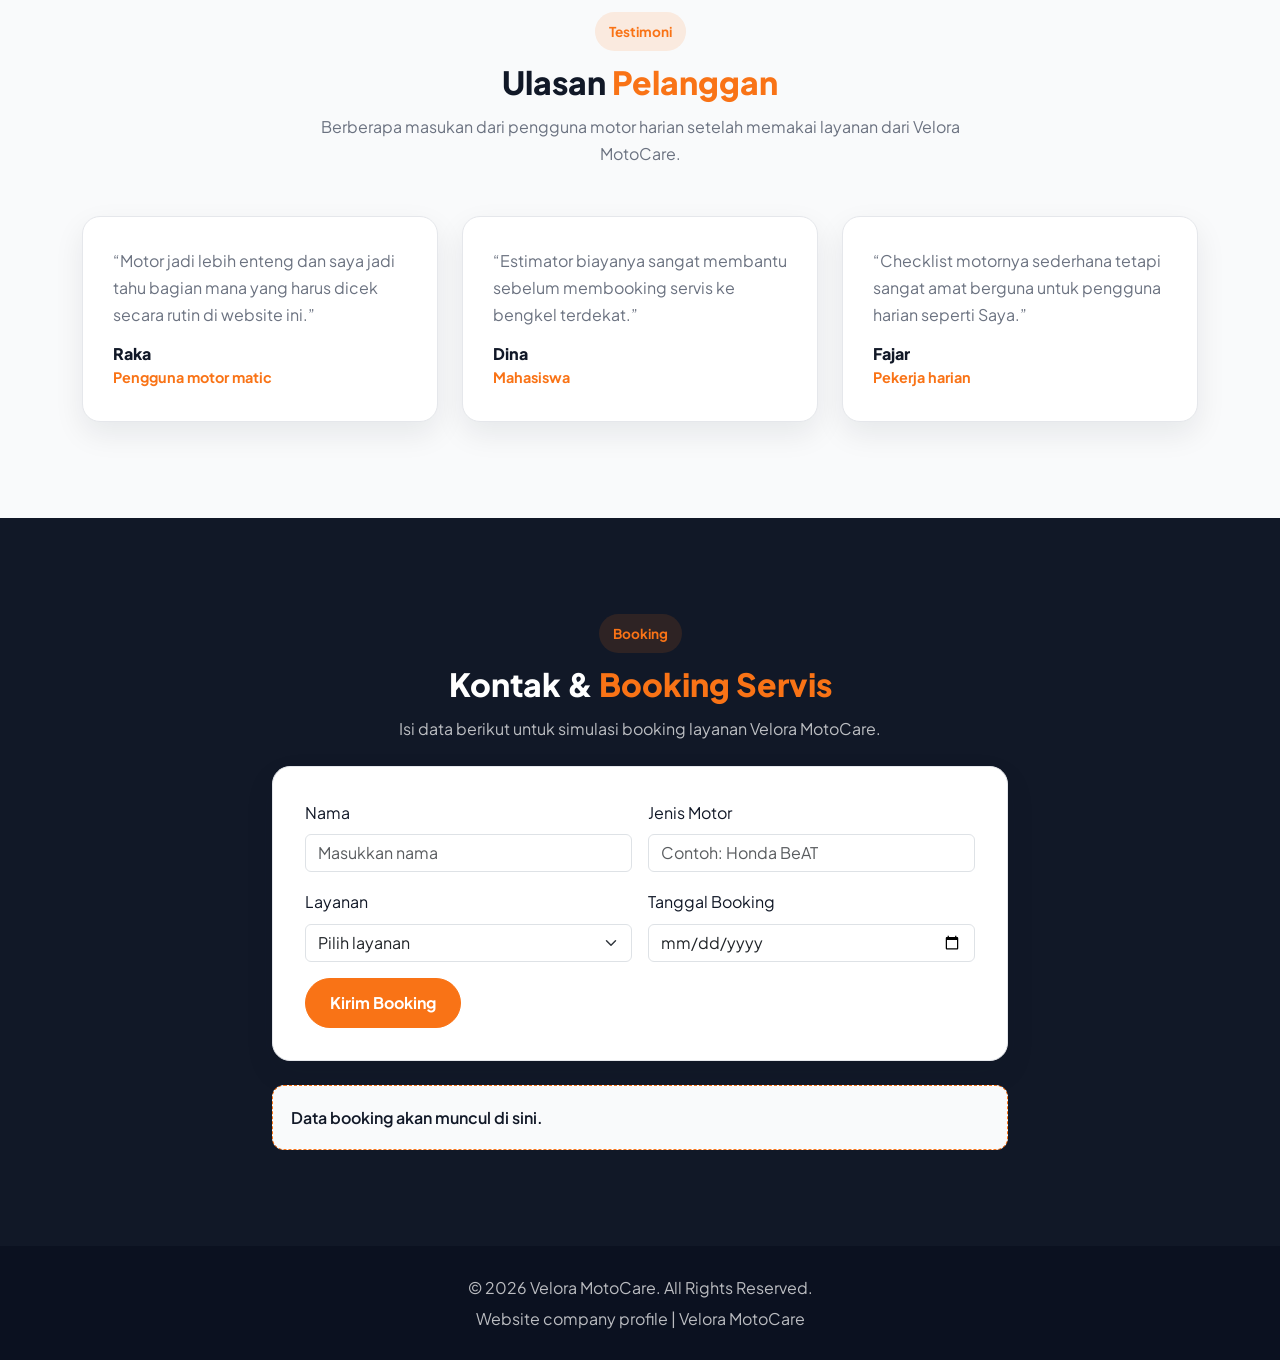
==== commit 70cb2f7a: "animate dri 0" ====
--- a/index.html
+++ b/index.html
@@ -278,44 +278,45 @@
         </div>
 
         <div class="row g-4 mt-4">
-          <div class="col-md-4">
-            <div class="pricing-card">
-              <h5>Basic</h5>
-              <h3>Rp35.000</h3>
-              <p>Cocok untuk pengecekan ringan.</p>
-              <ul>
-                <li>Cek oli</li>
-                <li>Cek ban</li>
-                <li>Cek rem</li>
-              </ul>
-            </div>
-          </div>
-
-          <div class="col-md-4">
-            <div class="pricing-card featured">
-              <h5>Daily Care</h5>
-              <h3>Rp85.000</h3>
-              <p>Cocok untuk motor harian aktif.</p>
-              <ul>
-                <li>Servis ringan</li>
-                <li>Cek CVT</li>
-                <li>Cek aki</li>
-              </ul>
-            </div>
-          </div>
-
-          <div class="col-md-4">
-            <div class="pricing-card">
-              <h5>Full Checkup</h5>
-              <h3>Rp150.000</h3>
-              <p>Cocok untuk pengecekan menyeluruh.</p>
-              <ul>
-                <li>Servis CVT</li>
-                <li>Detailing body</li>
-                <li>Safety check</li>
-              </ul>
-            </div>
-          </div>
+  <div class="col-md-4">
+    <div class="pricing-card">
+      <h5>Basic</h5>
+      <h3 class="price-title">Rp<span class="price-counter" data-target="35000">0</span></h3>
+      <p>Cocok untuk pengecekan ringan.</p>
+      <ul>
+        <li>Cek oli</li>
+        <li>Cek ban</li>
+        <li>Cek rem</li>
+      </ul>
+    </div>
+  </div>
+
+  <div class="col-md-4">
+    <div class="pricing-card featured">
+      <h5>Daily Care</h5>
+      <h3 class="price-title">Rp<span class="price-counter" data-target="85000">0</span></h3>
+      <p>Cocok untuk motor harian aktif.</p>
+      <ul>
+        <li>Servis ringan</li>
+        <li>Cek CVT</li>
+        <li>Cek aki</li>
+      </ul>
+    </div>
+  </div>
+
+  <div class="col-md-4">
+    <div class="pricing-card">
+      <h5>Full Checkup</h5>
+      <h3 class="price-title">Rp<span class="price-counter" data-target="150000">0</span></h3>
+      <p>Cocok untuk pengecekan menyeluruh.</p>
+      <ul>
+        <li>Servis CVT</li>
+        <li>Detailing body</li>
+        <li>Safety check</li>
+      </ul>
+    </div>
+  </div>
+</div>
         </div>
       </div>
     </section>
--- a/style.css
+++ b/style.css
@@ -330,6 +330,13 @@
 }
 
 /* ===== SECTION: PAKET PERAWATAN ===== */
+.price-title {
+  white-space: nowrap;
+}
+
+.price-counter {
+  display: inline;
+}
 .pricing-card {
   height: 100%;
   padding: 34px;
